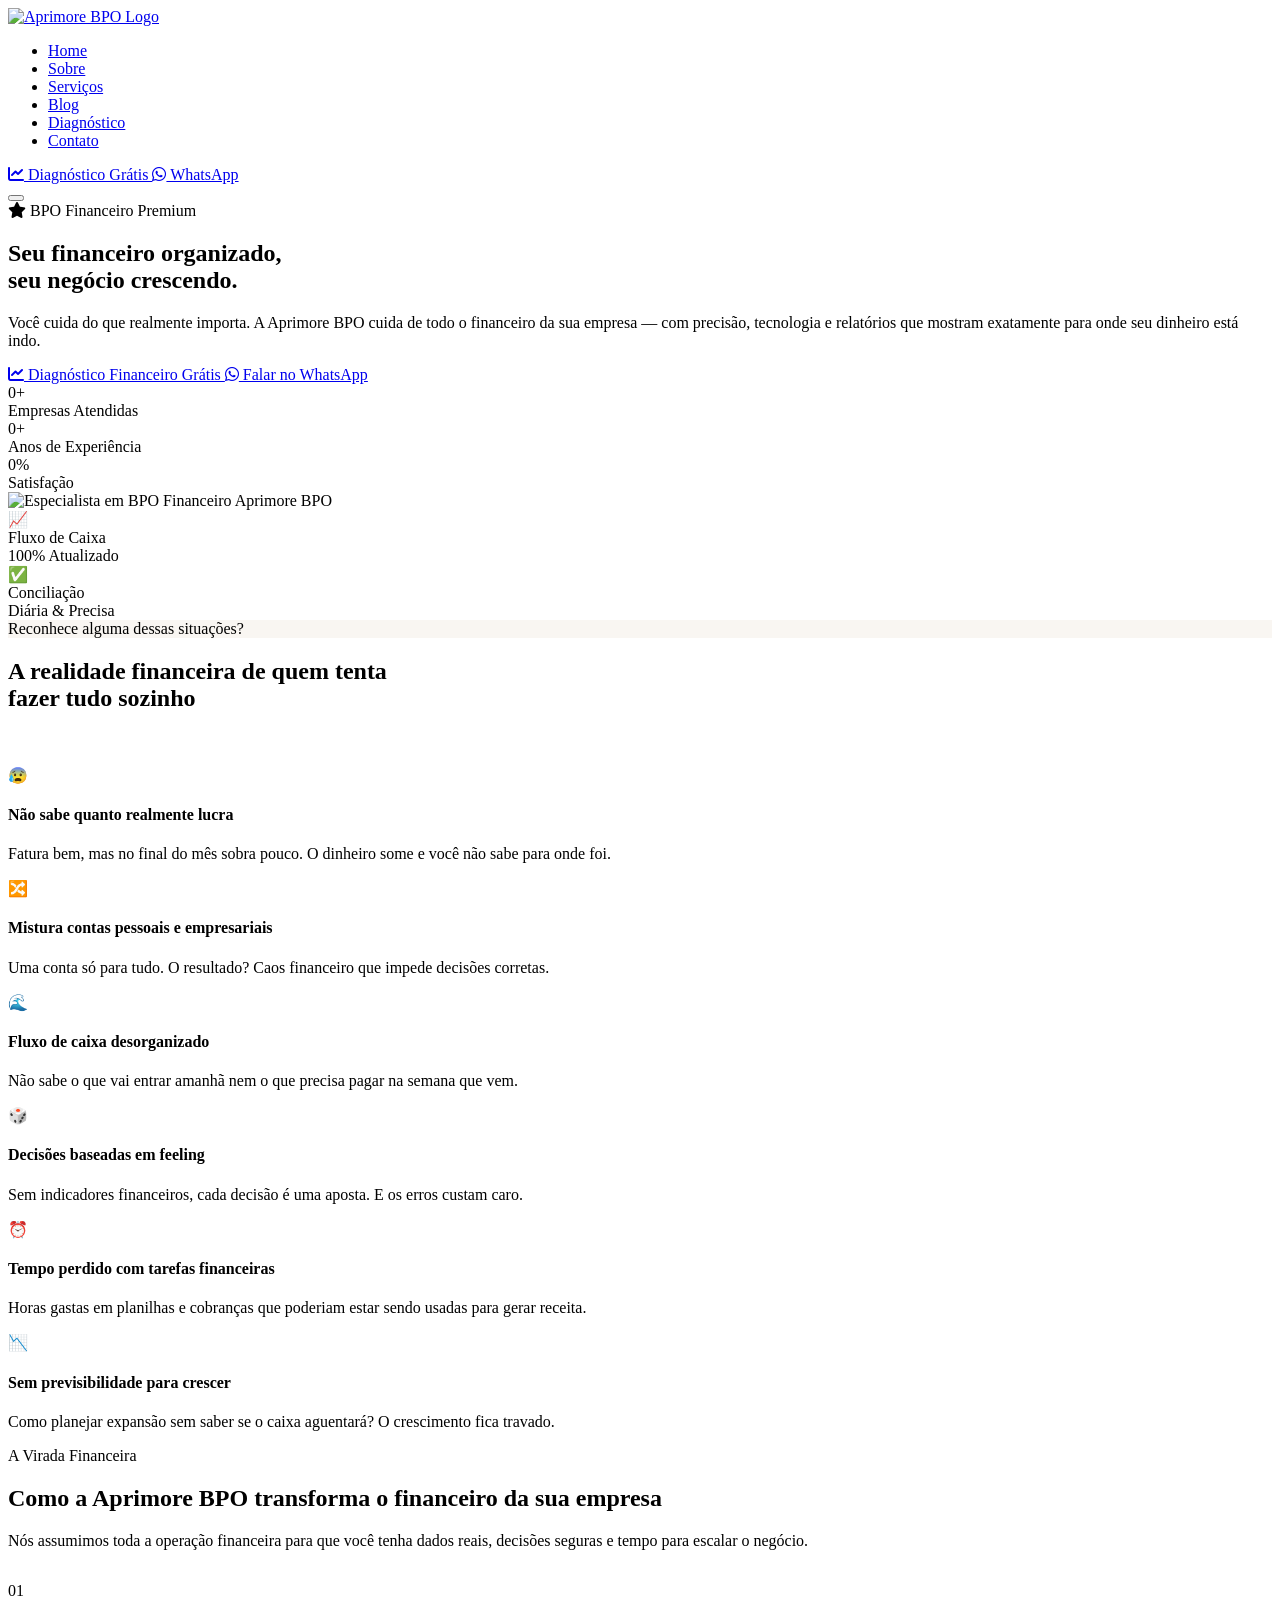
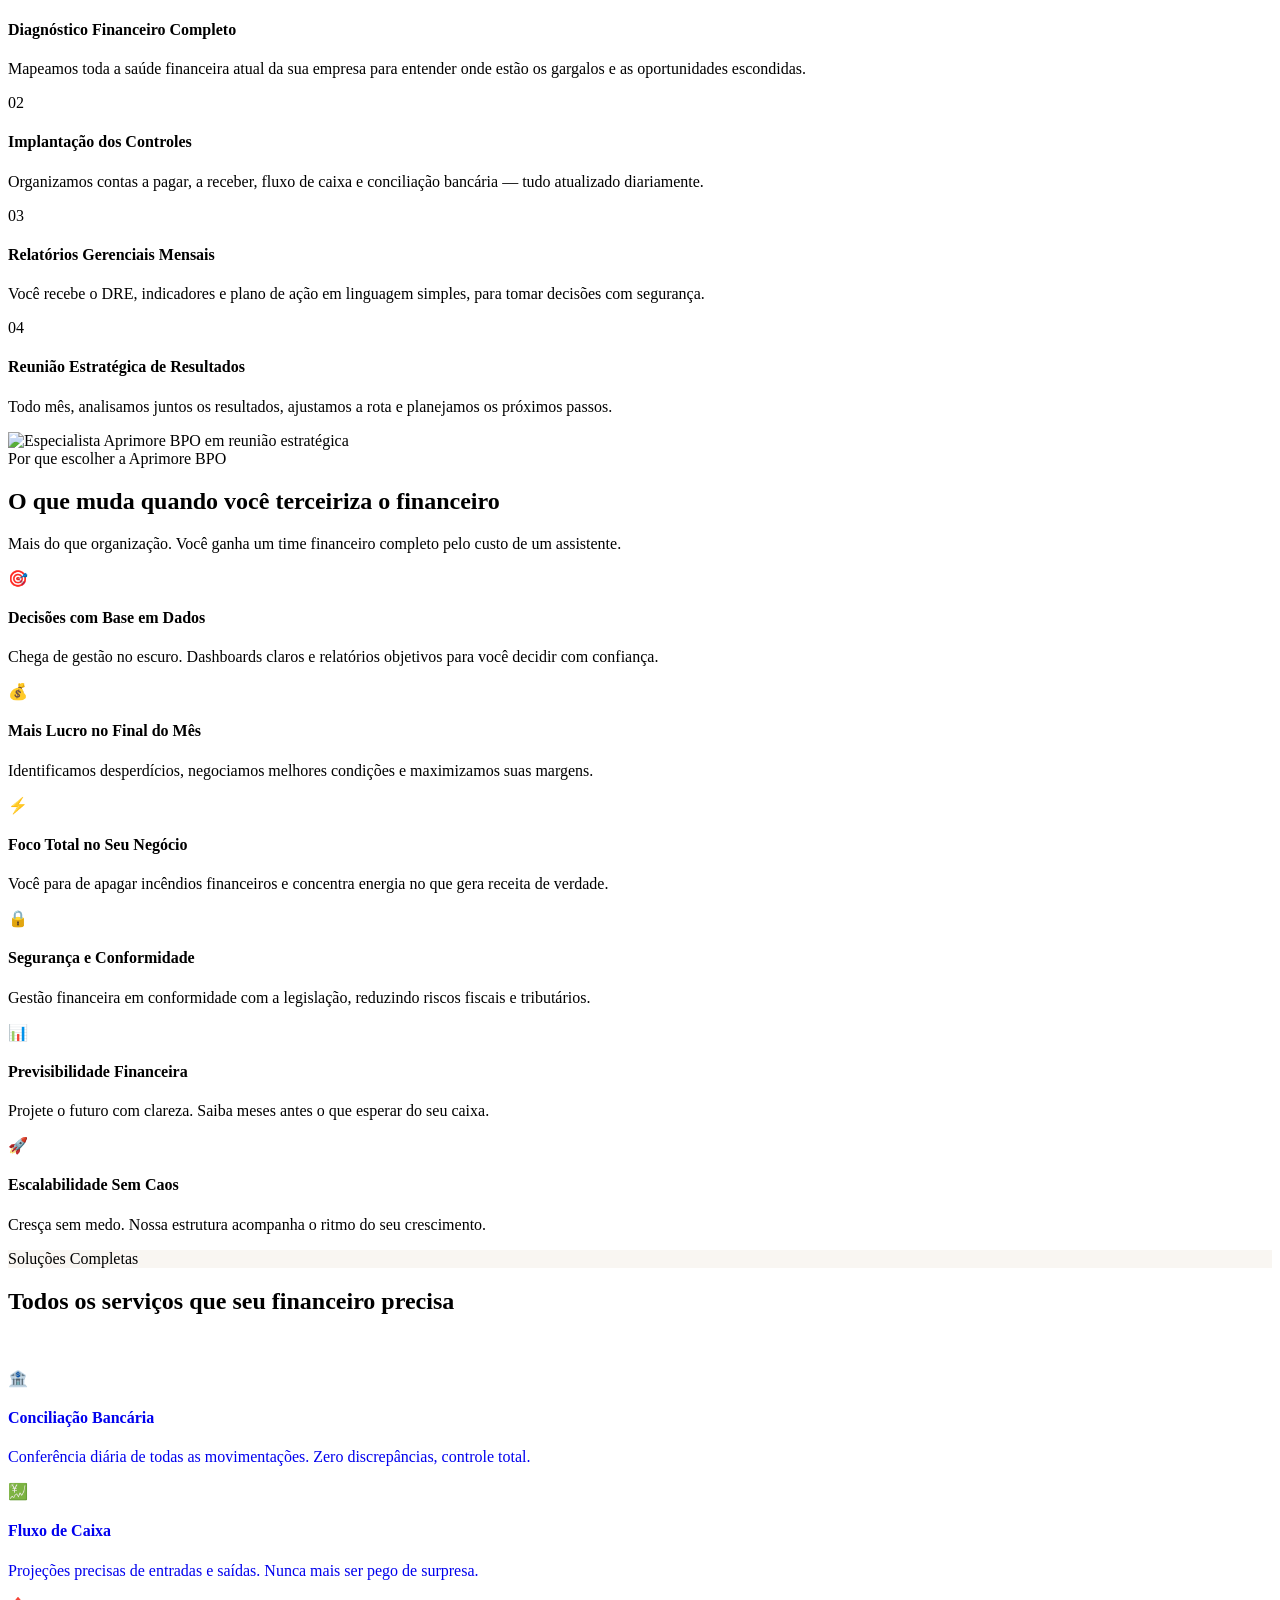
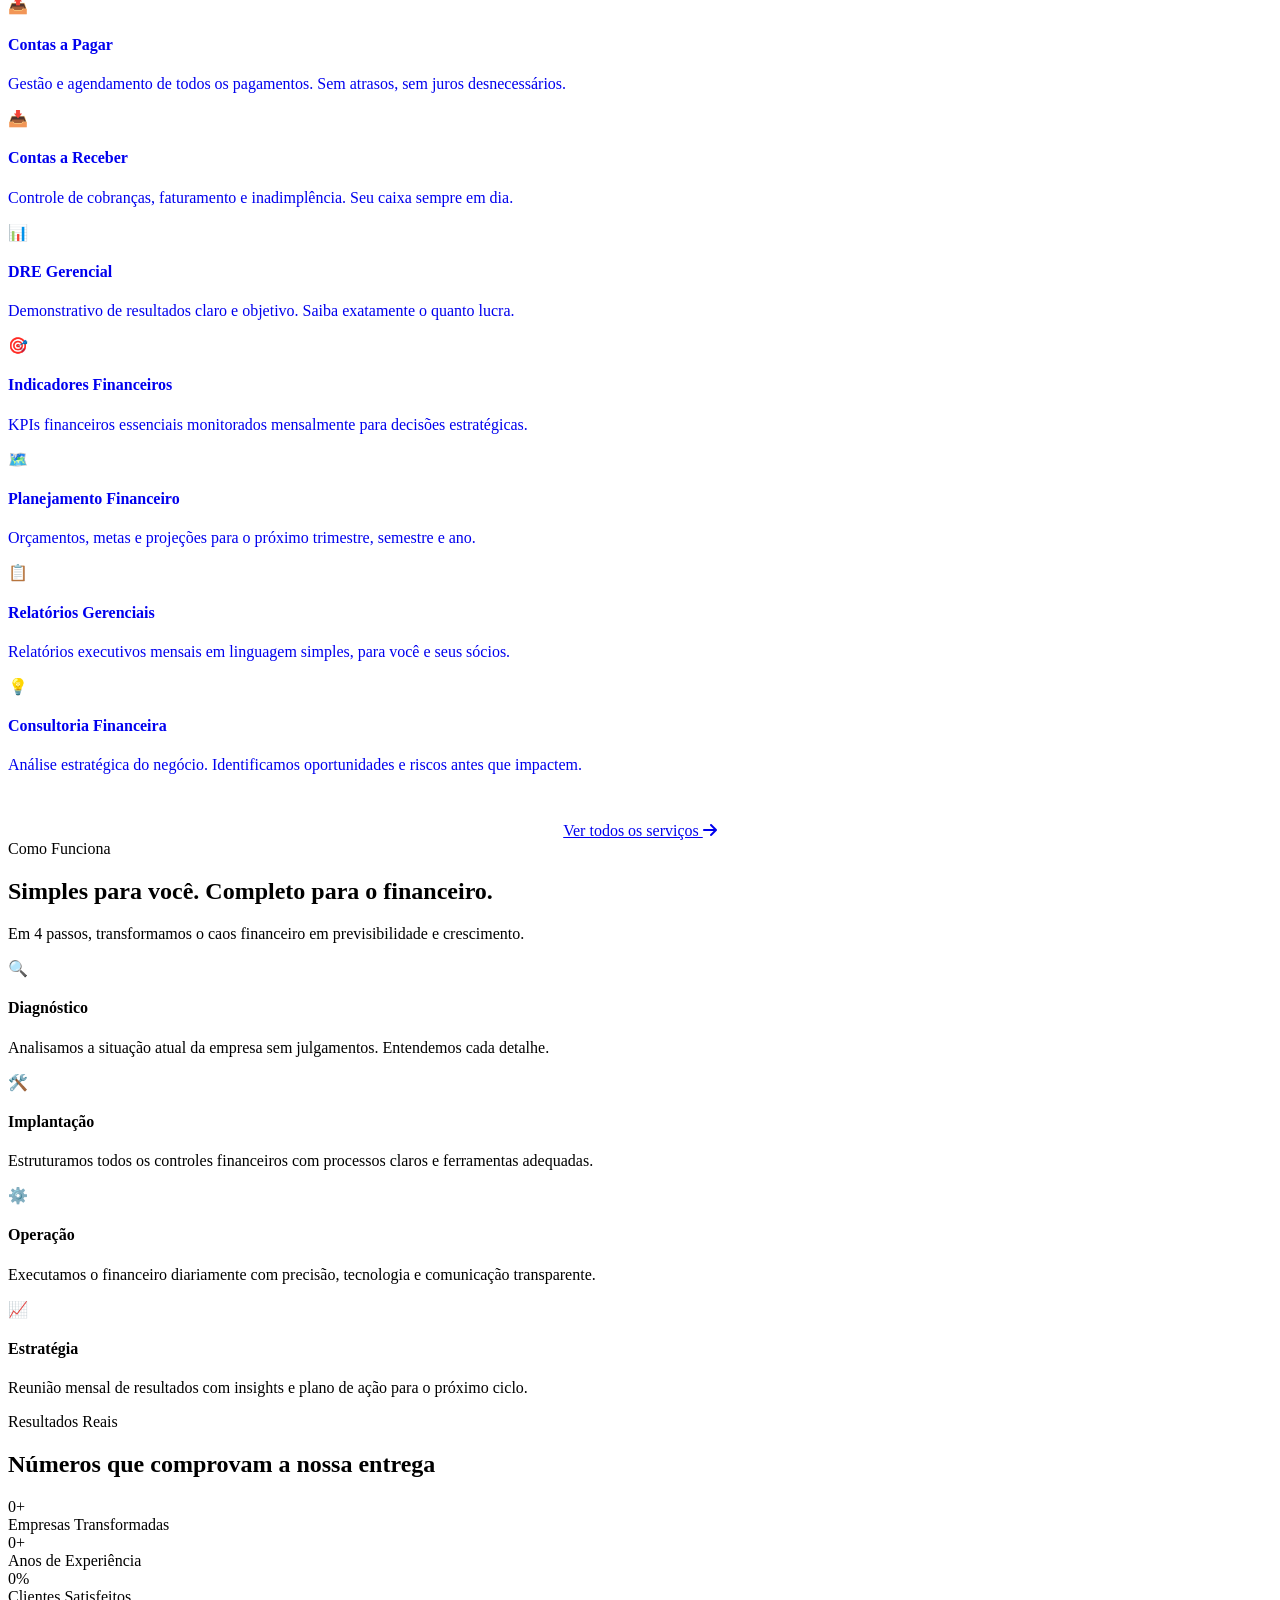
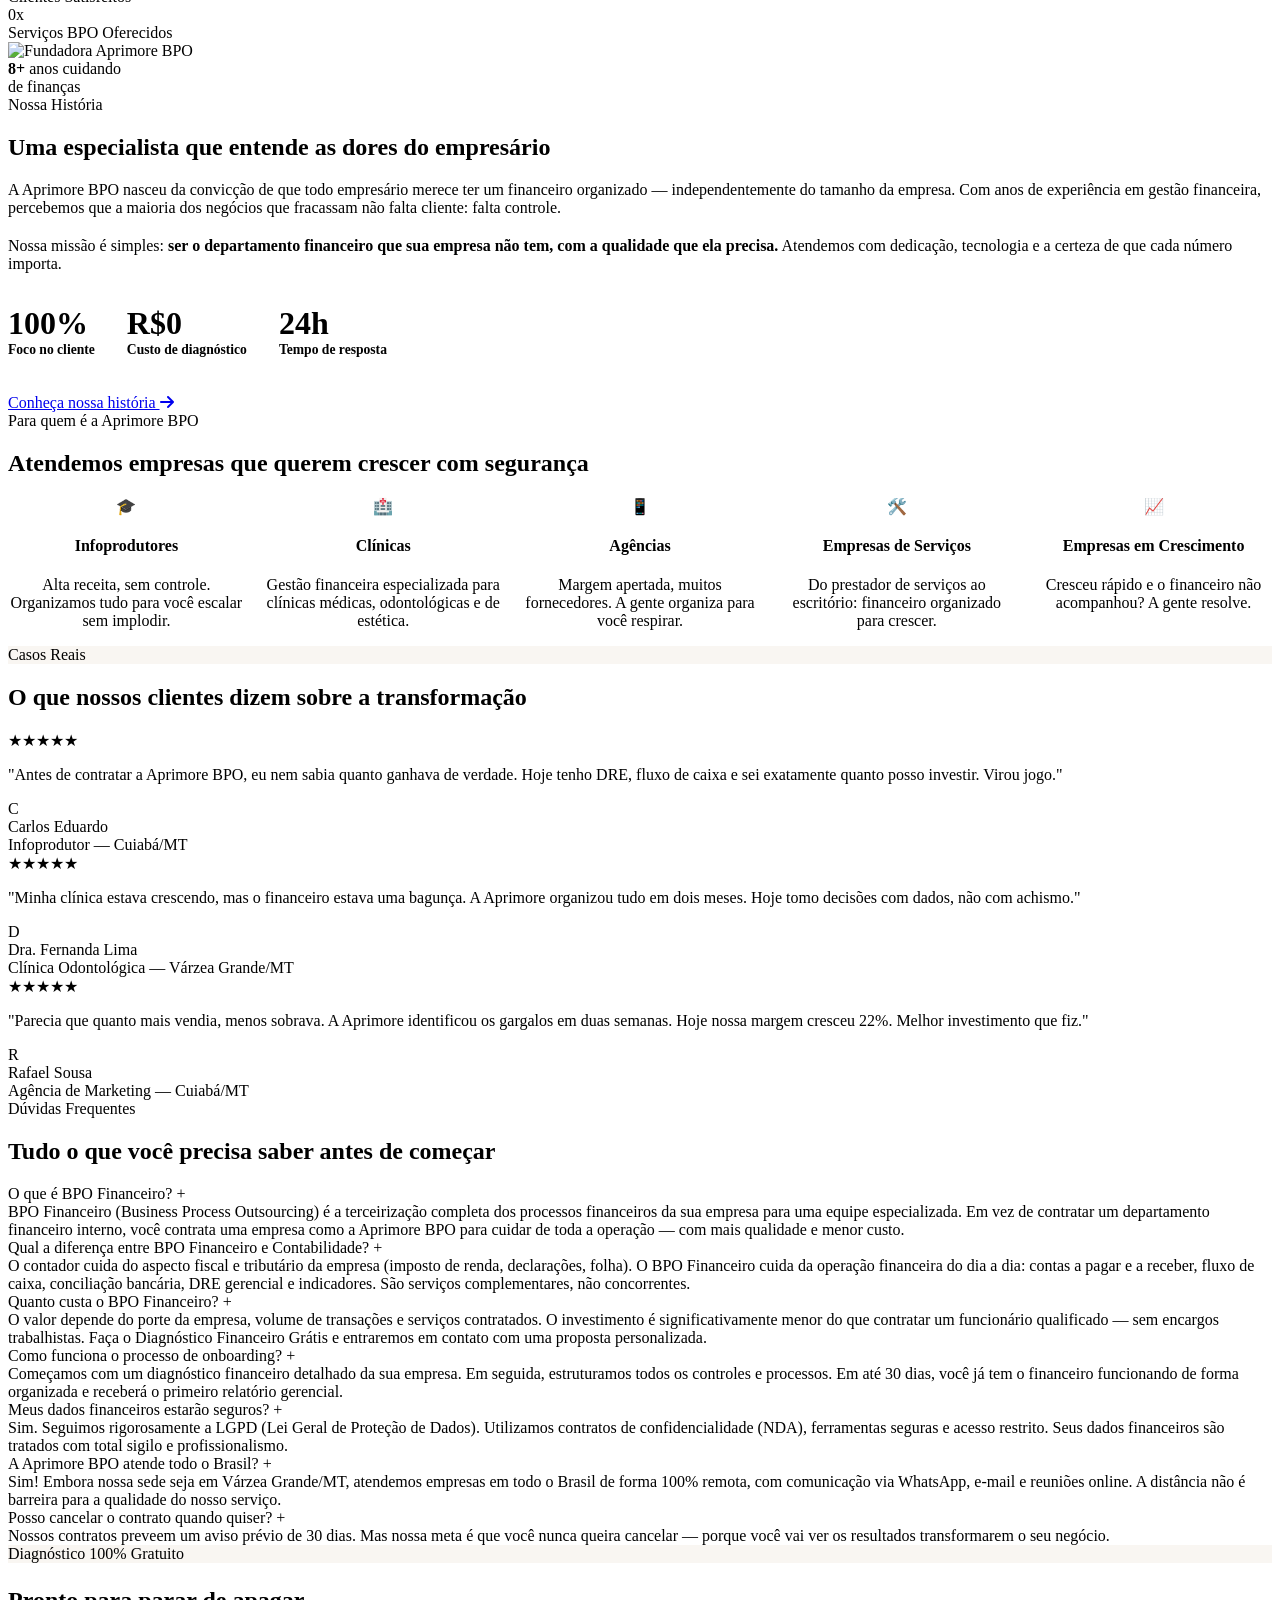
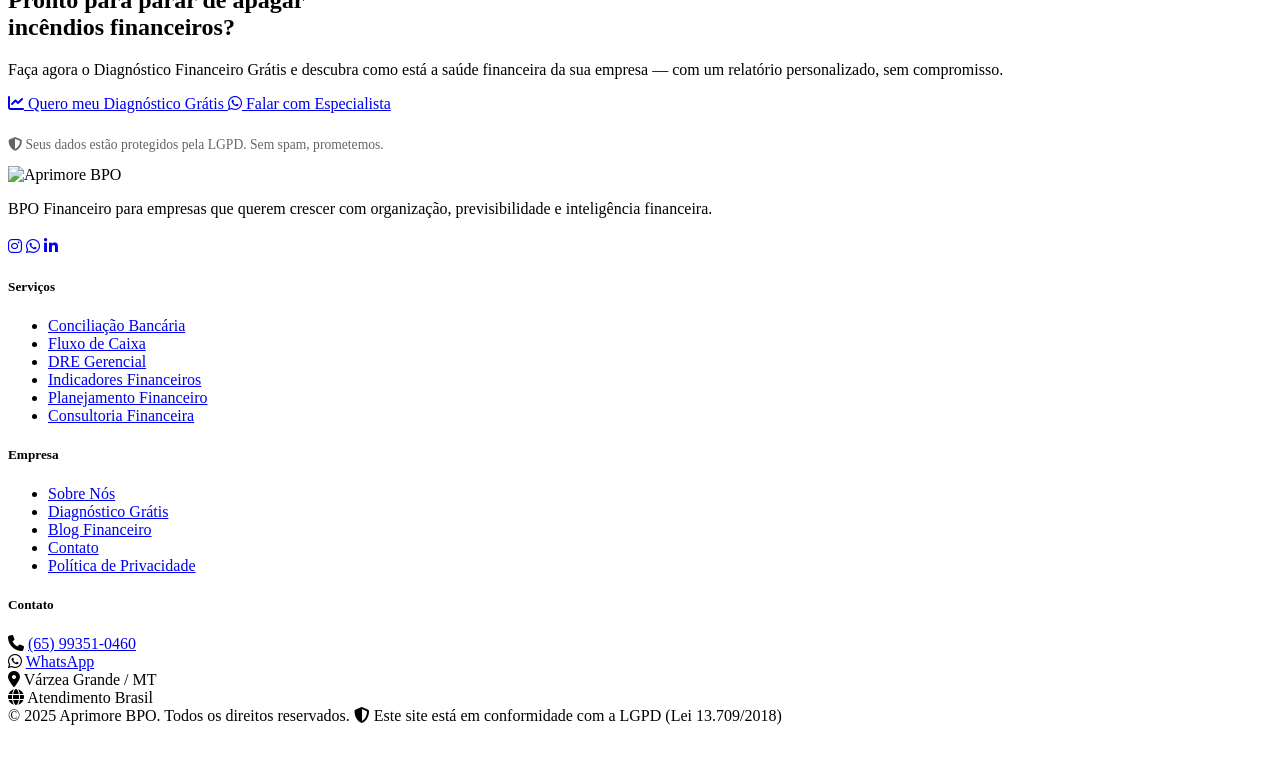
==== index.html @ f01ceed4 "Add files via upload" ====
<!DOCTYPE html>
<html lang="pt-BR">
<head>
  <meta charset="UTF-8">
  <meta name="viewport" content="width=device-width, initial-scale=1.0">
  <title>Aprimore BPO | Gestão Financeira Inteligente para Empresas</title>
  <meta name="description" content="Terceirize a gestão financeira da sua empresa com a Aprimore BPO. Fluxo de caixa, DRE, conciliação bancária e relatórios gerenciais. Várzea Grande/MT. Fale agora!">
  <meta name="keywords" content="BPO financeiro, gestão financeira terceirizada, fluxo de caixa, DRE gerencial, conciliação bancária, Várzea Grande, Mato Grosso">
  <meta name="author" content="Aprimore BPO">
  <meta name="robots" content="index, follow">
  <link rel="canonical" href="https://www.aprimorebpo.com.br/">

  <!-- Open Graph -->
  <meta property="og:title"       content="Aprimore BPO | Gestão Financeira que Impulsiona o seu Negócio">
  <meta property="og:description" content="Terceirize o financeiro e tome decisões com dados reais. Atendemos infoprodutores, clínicas, agências e empresas de serviços.">
  <meta property="og:type"        content="website">
  <meta property="og:url"         content="https://www.aprimorebpo.com.br/">
  <meta property="og:locale"      content="pt_BR">

  <!-- Twitter Cards -->
  <meta name="twitter:card"        content="summary_large_image">
  <meta name="twitter:title"       content="Aprimore BPO | Gestão Financeira Inteligente">
  <meta name="twitter:description" content="Terceirize o financeiro da sua empresa e passe a crescer com previsibilidade.">

  <!-- Schema.org -->
  <script type="application/ld+json">
  {
    "@context": "https://schema.org",
    "@type": "LocalBusiness",
    "name": "Aprimore BPO",
    "description": "BPO Financeiro — Terceirização completa da gestão financeira para pequenas e médias empresas.",
    "url": "https://www.aprimorebpo.com.br",
    "telephone": "+55-65-99351-0460",
    "address": {
      "@type": "PostalAddress",
      "addressLocality": "Várzea Grande",
      "addressRegion": "MT",
      "addressCountry": "BR"
    },
    "openingHours": "Mo-Fr 08:00-18:00",
    "priceRange": "$$"
  }
  </script>

  <!-- Fonts -->
  <link rel="preconnect" href="https://fonts.googleapis.com">
  <link rel="preconnect" href="https://fonts.gstatic.com" crossorigin>
  <link href="https://fonts.googleapis.com/css2?family=Lato:wght@400;700;900&display=swap" rel="stylesheet">

  <!-- Icons -->
  <link rel="stylesheet" href="https://cdnjs.cloudflare.com/ajax/libs/font-awesome/6.5.1/css/all.min.css">

  <!-- CSS -->
  <link rel="stylesheet" href="css/style.css">
</head>
<body>

<!-- ========== NAVBAR ========== -->
<nav class="navbar" role="navigation" aria-label="Navegação principal">
  <div class="container">
    <div class="nav-inner">
      <a href="index.html" class="nav-logo" aria-label="Aprimore BPO - Página Inicial">
        <img src="images/logo.png" alt="Aprimore BPO Logo" width="180" height="44">
      </a>
      <ul class="nav-links" role="list">
        <li><a href="index.html" class="active">Home</a></li>
        <li><a href="pages/sobre.html">Sobre</a></li>
        <li><a href="pages/servicos.html">Serviços</a></li>
        <li><a href="pages/blog.html">Blog</a></li>
        <li><a href="pages/diagnostico.html">Diagnóstico</a></li>
        <li><a href="pages/contato.html">Contato</a></li>
      </ul>
      <div class="nav-cta">
        <a href="pages/diagnostico.html" class="btn btn-primary btn-sm">
          <i class="fas fa-chart-line"></i> Diagnóstico Grátis
        </a>
        <a href="https://wa.me/5565993510460?text=Olá!%20Quero%20saber%20mais%20sobre%20o%20BPO%20Financeiro." target="_blank" rel="noopener" class="btn btn-verde btn-sm">
          <i class="fab fa-whatsapp"></i> WhatsApp
        </a>
      </div>
      <button class="nav-hamburger" aria-label="Abrir menu" aria-expanded="false">
        <span></span><span></span><span></span>
      </button>
    </div>
  </div>
</nav>

<!-- ========== HERO ========== -->
<section class="hero" aria-label="Seção principal">
  <div class="container">
    <div class="hero-grid">
      <div class="hero-content">
        <div class="hero-badge">
          <i class="fas fa-star"></i> BPO Financeiro Premium
        </div>
        <h1>Seu financeiro <span>organizado</span>,<br>seu negócio crescendo.</h1>
        <p class="hero-sub">
          Você cuida do que realmente importa. A Aprimore BPO cuida de todo o financeiro da sua empresa — com precisão, tecnologia e relatórios que mostram exatamente para onde seu dinheiro está indo.
        </p>
        <div class="hero-actions">
          <a href="pages/diagnostico.html" class="btn btn-primary btn-lg">
            <i class="fas fa-chart-line"></i> Diagnóstico Financeiro Grátis
          </a>
          <a href="https://wa.me/5565993510460?text=Olá!%20Quero%20saber%20mais%20sobre%20o%20BPO%20Financeiro." target="_blank" rel="noopener" class="btn btn-outline btn-lg">
            <i class="fab fa-whatsapp"></i> Falar no WhatsApp
          </a>
        </div>
        <div class="hero-stats">
          <div>
            <div class="hero-stat-num"><span data-target="150">0</span>+</div>
            <div class="hero-stat-label">Empresas Atendidas</div>
          </div>
          <div>
            <div class="hero-stat-num"><span data-target="8">0</span>+</div>
            <div class="hero-stat-label">Anos de Experiência</div>
          </div>
          <div>
            <div class="hero-stat-num"><span data-target="98">0</span>%</div>
            <div class="hero-stat-label">Satisfação</div>
          </div>
        </div>
      </div>
      <div class="hero-image">
        <img src="images/foto3.jpg" alt="Especialista em BPO Financeiro Aprimore BPO" loading="eager">
        <div class="hero-floating-card card-1">
          <div class="hero-fc-icon">📈</div>
          <div>
            <div class="hero-fc-label">Fluxo de Caixa</div>
            <div class="hero-fc-value">100% Atualizado</div>
          </div>
        </div>
        <div class="hero-floating-card card-2">
          <div class="hero-fc-icon">✅</div>
          <div>
            <div class="hero-fc-label">Conciliação</div>
            <div class="hero-fc-value">Diária &amp; Precisa</div>
          </div>
        </div>
      </div>
    </div>
  </div>
</section>

<!-- ========== DORES / PROBLEMAS ========== -->
<section class="problems-section" id="problemas" aria-labelledby="problems-title">
  <div class="container">
    <div class="section-header">
      <div class="badge" style="background:rgba(196,166,125,0.1);border-color:rgba(196,166,125,0.3);color:var(--dourado);">
        <span class="badge-dot" style="background:var(--dourado)"></span> Reconhece alguma dessas situações?
      </div>
      <h2 id="problems-title" class="text-branco">A realidade financeira de quem tenta<br><span style="color:var(--dourado)">fazer tudo sozinho</span></h2>
      <p style="color:rgba(255,255,255,0.7)">Esses problemas estão sabotando o crescimento da sua empresa agora mesmo.</p>
    </div>
    <div class="problems-grid">
      <div class="problem-card animate-in">
        <span class="problem-icon">😰</span>
        <h4>Não sabe quanto realmente lucra</h4>
        <p>Fatura bem, mas no final do mês sobra pouco. O dinheiro some e você não sabe para onde foi.</p>
      </div>
      <div class="problem-card animate-in">
        <span class="problem-icon">🔀</span>
        <h4>Mistura contas pessoais e empresariais</h4>
        <p>Uma conta só para tudo. O resultado? Caos financeiro que impede decisões corretas.</p>
      </div>
      <div class="problem-card animate-in">
        <span class="problem-icon">🌊</span>
        <h4>Fluxo de caixa desorganizado</h4>
        <p>Não sabe o que vai entrar amanhã nem o que precisa pagar na semana que vem.</p>
      </div>
      <div class="problem-card animate-in">
        <span class="problem-icon">🎲</span>
        <h4>Decisões baseadas em feeling</h4>
        <p>Sem indicadores financeiros, cada decisão é uma aposta. E os erros custam caro.</p>
      </div>
      <div class="problem-card animate-in">
        <span class="problem-icon">⏰</span>
        <h4>Tempo perdido com tarefas financeiras</h4>
        <p>Horas gastas em planilhas e cobranças que poderiam estar sendo usadas para gerar receita.</p>
      </div>
      <div class="problem-card animate-in">
        <span class="problem-icon">📉</span>
        <h4>Sem previsibilidade para crescer</h4>
        <p>Como planejar expansão sem saber se o caixa aguentará? O crescimento fica travado.</p>
      </div>
    </div>
  </div>
</section>

<!-- ========== SOLUÇÃO ========== -->
<section class="solution-section section" id="solucao">
  <div class="container">
    <div class="solution-grid">
      <div>
        <div class="badge">
          <span class="badge-dot"></span> A Virada Financeira
        </div>
        <h2 class="text-verde">Como a Aprimore BPO transforma o financeiro da sua empresa</h2>
        <p style="margin-bottom:32px">Nós assumimos toda a operação financeira para que você tenha dados reais, decisões seguras e tempo para escalar o negócio.</p>
        <div class="solution-list">
          <div class="solution-item animate-in">
            <div class="solution-num">01</div>
            <div class="solution-text">
              <h4>Diagnóstico Financeiro Completo</h4>
              <p>Mapeamos toda a saúde financeira atual da sua empresa para entender onde estão os gargalos e as oportunidades escondidas.</p>
            </div>
          </div>
          <div class="solution-item animate-in">
            <div class="solution-num">02</div>
            <div class="solution-text">
              <h4>Implantação dos Controles</h4>
              <p>Organizamos contas a pagar, a receber, fluxo de caixa e conciliação bancária — tudo atualizado diariamente.</p>
            </div>
          </div>
          <div class="solution-item animate-in">
            <div class="solution-num">03</div>
            <div class="solution-text">
              <h4>Relatórios Gerenciais Mensais</h4>
              <p>Você recebe o DRE, indicadores e plano de ação em linguagem simples, para tomar decisões com segurança.</p>
            </div>
          </div>
          <div class="solution-item animate-in">
            <div class="solution-num">04</div>
            <div class="solution-text">
              <h4>Reunião Estratégica de Resultados</h4>
              <p>Todo mês, analisamos juntos os resultados, ajustamos a rota e planejamos os próximos passos.</p>
            </div>
          </div>
        </div>
      </div>
      <div class="solution-img animate-in">
        <img src="images/foto1.jpg" alt="Especialista Aprimore BPO em reunião estratégica" loading="lazy">
      </div>
    </div>
  </div>
</section>

<!-- ========== BENEFÍCIOS ========== -->
<section class="section" id="beneficios" style="background:var(--branco)">
  <div class="container">
    <div class="section-header animate-in">
      <div class="badge"><span class="badge-dot"></span> Por que escolher a Aprimore BPO</div>
      <h2 class="text-verde">O que muda quando você terceiriza o financeiro</h2>
      <p>Mais do que organização. Você ganha um time financeiro completo pelo custo de um assistente.</p>
    </div>
    <div class="benefits-grid">
      <div class="benefit-card animate-in">
        <span class="benefit-icon">🎯</span>
        <h4>Decisões com Base em Dados</h4>
        <p>Chega de gestão no escuro. Dashboards claros e relatórios objetivos para você decidir com confiança.</p>
      </div>
      <div class="benefit-card animate-in">
        <span class="benefit-icon">💰</span>
        <h4>Mais Lucro no Final do Mês</h4>
        <p>Identificamos desperdícios, negociamos melhores condições e maximizamos suas margens.</p>
      </div>
      <div class="benefit-card animate-in">
        <span class="benefit-icon">⚡</span>
        <h4>Foco Total no Seu Negócio</h4>
        <p>Você para de apagar incêndios financeiros e concentra energia no que gera receita de verdade.</p>
      </div>
      <div class="benefit-card animate-in">
        <span class="benefit-icon">🔒</span>
        <h4>Segurança e Conformidade</h4>
        <p>Gestão financeira em conformidade com a legislação, reduzindo riscos fiscais e tributários.</p>
      </div>
      <div class="benefit-card animate-in">
        <span class="benefit-icon">📊</span>
        <h4>Previsibilidade Financeira</h4>
        <p>Projete o futuro com clareza. Saiba meses antes o que esperar do seu caixa.</p>
      </div>
      <div class="benefit-card animate-in">
        <span class="benefit-icon">🚀</span>
        <h4>Escalabilidade Sem Caos</h4>
        <p>Cresça sem medo. Nossa estrutura acompanha o ritmo do seu crescimento.</p>
      </div>
    </div>
  </div>
</section>

<!-- ========== SERVIÇOS ========== -->
<section class="services-section section" id="servicos" aria-labelledby="services-title">
  <div class="container">
    <div class="section-header">
      <div class="badge" style="background:rgba(196,166,125,0.1);border-color:rgba(196,166,125,0.3);color:var(--dourado);">
        <span class="badge-dot" style="background:var(--dourado)"></span> Soluções Completas
      </div>
      <h2 id="services-title" class="text-branco">Todos os serviços que <span style="color:var(--dourado)">seu financeiro precisa</span></h2>
      <p style="color:rgba(255,255,255,0.7)">Do operacional ao estratégico. Tudo em um único parceiro.</p>
    </div>
    <div class="services-grid">
      <a href="pages/servicos.html#conciliacao" class="service-card animate-in" style="text-decoration:none">
        <span class="service-icon">🏦</span>
        <h4>Conciliação Bancária</h4>
        <p>Conferência diária de todas as movimentações. Zero discrepâncias, controle total.</p>
      </a>
      <a href="pages/servicos.html#fluxo" class="service-card animate-in" style="text-decoration:none">
        <span class="service-icon">💹</span>
        <h4>Fluxo de Caixa</h4>
        <p>Projeções precisas de entradas e saídas. Nunca mais ser pego de surpresa.</p>
      </a>
      <a href="pages/servicos.html#pagar" class="service-card animate-in" style="text-decoration:none">
        <span class="service-icon">📤</span>
        <h4>Contas a Pagar</h4>
        <p>Gestão e agendamento de todos os pagamentos. Sem atrasos, sem juros desnecessários.</p>
      </a>
      <a href="pages/servicos.html#receber" class="service-card animate-in" style="text-decoration:none">
        <span class="service-icon">📥</span>
        <h4>Contas a Receber</h4>
        <p>Controle de cobranças, faturamento e inadimplência. Seu caixa sempre em dia.</p>
      </a>
      <a href="pages/servicos.html#dre" class="service-card animate-in" style="text-decoration:none">
        <span class="service-icon">📊</span>
        <h4>DRE Gerencial</h4>
        <p>Demonstrativo de resultados claro e objetivo. Saiba exatamente o quanto lucra.</p>
      </a>
      <a href="pages/servicos.html#indicadores" class="service-card animate-in" style="text-decoration:none">
        <span class="service-icon">🎯</span>
        <h4>Indicadores Financeiros</h4>
        <p>KPIs financeiros essenciais monitorados mensalmente para decisões estratégicas.</p>
      </a>
      <a href="pages/servicos.html#planejamento" class="service-card animate-in" style="text-decoration:none">
        <span class="service-icon">🗺️</span>
        <h4>Planejamento Financeiro</h4>
        <p>Orçamentos, metas e projeções para o próximo trimestre, semestre e ano.</p>
      </a>
      <a href="pages/servicos.html#relatorios" class="service-card animate-in" style="text-decoration:none">
        <span class="service-icon">📋</span>
        <h4>Relatórios Gerenciais</h4>
        <p>Relatórios executivos mensais em linguagem simples, para você e seus sócios.</p>
      </a>
      <a href="pages/servicos.html#consultoria" class="service-card animate-in" style="text-decoration:none">
        <span class="service-icon">💡</span>
        <h4>Consultoria Financeira</h4>
        <p>Análise estratégica do negócio. Identificamos oportunidades e riscos antes que impactem.</p>
      </a>
    </div>
    <div style="text-align:center;margin-top:48px">
      <a href="pages/servicos.html" class="btn btn-primary btn-lg">
        Ver todos os serviços <i class="fas fa-arrow-right"></i>
      </a>
    </div>
  </div>
</section>

<!-- ========== PROCESSO ========== -->
<section class="process-section section" id="processo">
  <div class="container">
    <div class="section-header animate-in">
      <div class="badge"><span class="badge-dot"></span> Como Funciona</div>
      <h2 class="text-verde">Simples para você. Completo para o financeiro.</h2>
      <p>Em 4 passos, transformamos o caos financeiro em previsibilidade e crescimento.</p>
    </div>
    <div class="process-steps">
      <div class="process-step animate-in">
        <div class="process-circle">🔍</div>
        <h4>Diagnóstico</h4>
        <p>Analisamos a situação atual da empresa sem julgamentos. Entendemos cada detalhe.</p>
      </div>
      <div class="process-step animate-in">
        <div class="process-circle">🛠️</div>
        <h4>Implantação</h4>
        <p>Estruturamos todos os controles financeiros com processos claros e ferramentas adequadas.</p>
      </div>
      <div class="process-step animate-in">
        <div class="process-circle">⚙️</div>
        <h4>Operação</h4>
        <p>Executamos o financeiro diariamente com precisão, tecnologia e comunicação transparente.</p>
      </div>
      <div class="process-step animate-in">
        <div class="process-circle">📈</div>
        <h4>Estratégia</h4>
        <p>Reunião mensal de resultados com insights e plano de ação para o próximo ciclo.</p>
      </div>
    </div>
  </div>
</section>

<!-- ========== INDICADORES ========== -->
<section class="indicators-section section" id="numeros">
  <div class="container">
    <div class="section-header animate-in">
      <div class="badge"><span class="badge-dot"></span> Resultados Reais</div>
      <h2 class="text-verde">Números que comprovam a nossa entrega</h2>
    </div>
    <div class="indicators-grid">
      <div class="indicator-card animate-in">
        <div class="indicator-num"><span data-target="150">0</span><span>+</span></div>
        <div class="indicator-label">Empresas Transformadas</div>
      </div>
      <div class="indicator-card animate-in">
        <div class="indicator-num"><span data-target="8">0</span><span>+</span></div>
        <div class="indicator-label">Anos de Experiência</div>
      </div>
      <div class="indicator-card animate-in">
        <div class="indicator-num"><span data-target="98">0</span><span>%</span></div>
        <div class="indicator-label">Clientes Satisfeitos</div>
      </div>
      <div class="indicator-card animate-in">
        <div class="indicator-num"><span data-target="12">0</span><span>x</span></div>
        <div class="indicator-label">Serviços BPO Oferecidos</div>
      </div>
    </div>
  </div>
</section>

<!-- ========== SOBRE / ABOUT ========== -->
<section class="about-section section" id="sobre">
  <div class="container">
    <div class="about-grid">
      <div class="about-img animate-in">
        <img src="images/foto2.jpg" alt="Fundadora Aprimore BPO" loading="lazy">
        <div class="about-img-badge">
          <strong>8+</strong>
          <span>anos cuidando<br>de finanças</span>
        </div>
      </div>
      <div class="animate-in">
        <div class="badge"><span class="badge-dot"></span> Nossa História</div>
        <h2 class="text-verde">Uma especialista que entende as dores do empresário</h2>
        <p style="margin-bottom:20px">A Aprimore BPO nasceu da convicção de que todo empresário merece ter um financeiro organizado — independentemente do tamanho da empresa. Com anos de experiência em gestão financeira, percebemos que a maioria dos negócios que fracassam não falta cliente: falta controle.</p>
        <p style="margin-bottom:32px">Nossa missão é simples: <strong style="color:var(--verde)">ser o departamento financeiro que sua empresa não tem, com a qualidade que ela precisa.</strong> Atendemos com dedicação, tecnologia e a certeza de que cada número importa.</p>
        <div style="display:flex;gap:32px;margin-bottom:36px;flex-wrap:wrap">
          <div>
            <div style="font-size:2rem;font-weight:900;color:var(--verde)">100%</div>
            <div style="font-size:0.85rem;color:var(--cinza-text);font-weight:700">Foco no cliente</div>
          </div>
          <div>
            <div style="font-size:2rem;font-weight:900;color:var(--verde)">R$0</div>
            <div style="font-size:0.85rem;color:var(--cinza-text);font-weight:700">Custo de diagnóstico</div>
          </div>
          <div>
            <div style="font-size:2rem;font-weight:900;color:var(--verde)">24h</div>
            <div style="font-size:0.85rem;color:var(--cinza-text);font-weight:700">Tempo de resposta</div>
          </div>
        </div>
        <a href="pages/sobre.html" class="btn btn-verde">
          Conheça nossa história <i class="fas fa-arrow-right"></i>
        </a>
      </div>
    </div>
  </div>
</section>

<!-- ========== SEGMENTOS ========== -->
<section class="section" style="background:var(--branco)" id="segmentos">
  <div class="container">
    <div class="section-header animate-in">
      <div class="badge"><span class="badge-dot"></span> Para quem é a Aprimore BPO</div>
      <h2 class="text-verde">Atendemos empresas que <span style="color:var(--dourado)">querem crescer com segurança</span></h2>
    </div>
    <div style="display:grid;grid-template-columns:repeat(auto-fit,minmax(200px,1fr));gap:20px">
      <div class="benefit-card animate-in" style="text-align:center">
        <span class="benefit-icon">🎓</span>
        <h4>Infoprodutores</h4>
        <p>Alta receita, sem controle. Organizamos tudo para você escalar sem implodir.</p>
      </div>
      <div class="benefit-card animate-in" style="text-align:center">
        <span class="benefit-icon">🏥</span>
        <h4>Clínicas</h4>
        <p>Gestão financeira especializada para clínicas médicas, odontológicas e de estética.</p>
      </div>
      <div class="benefit-card animate-in" style="text-align:center">
        <span class="benefit-icon">📱</span>
        <h4>Agências</h4>
        <p>Margem apertada, muitos fornecedores. A gente organiza para você respirar.</p>
      </div>
      <div class="benefit-card animate-in" style="text-align:center">
        <span class="benefit-icon">🛠️</span>
        <h4>Empresas de Serviços</h4>
        <p>Do prestador de serviços ao escritório: financeiro organizado para crescer.</p>
      </div>
      <div class="benefit-card animate-in" style="text-align:center">
        <span class="benefit-icon">📈</span>
        <h4>Empresas em Crescimento</h4>
        <p>Cresceu rápido e o financeiro não acompanhou? A gente resolve.</p>
      </div>
    </div>
  </div>
</section>

<!-- ========== DEPOIMENTOS ========== -->
<section class="testimonials-section section" id="depoimentos">
  <div class="container">
    <div class="section-header">
      <div class="badge" style="background:rgba(196,166,125,0.1);border-color:rgba(196,166,125,0.3);color:var(--dourado);">
        <span class="badge-dot" style="background:var(--dourado)"></span> Casos Reais
      </div>
      <h2 class="text-branco">O que nossos clientes <span style="color:var(--dourado)">dizem sobre a transformação</span></h2>
    </div>
    <div class="testimonials-grid">
      <div class="testimonial-card animate-in">
        <div class="testimonial-stars">★★★★★</div>
        <p class="testimonial-text">"Antes de contratar a Aprimore BPO, eu nem sabia quanto ganhava de verdade. Hoje tenho DRE, fluxo de caixa e sei exatamente quanto posso investir. Virou jogo."</p>
        <div class="testimonial-author">
          <div class="testimonial-avatar">C</div>
          <div>
            <div class="testimonial-name">Carlos Eduardo</div>
            <div class="testimonial-role">Infoprodutor — Cuiabá/MT</div>
          </div>
        </div>
      </div>
      <div class="testimonial-card animate-in">
        <div class="testimonial-stars">★★★★★</div>
        <p class="testimonial-text">"Minha clínica estava crescendo, mas o financeiro estava uma bagunça. A Aprimore organizou tudo em dois meses. Hoje tomo decisões com dados, não com achismo."</p>
        <div class="testimonial-author">
          <div class="testimonial-avatar">D</div>
          <div>
            <div class="testimonial-name">Dra. Fernanda Lima</div>
            <div class="testimonial-role">Clínica Odontológica — Várzea Grande/MT</div>
          </div>
        </div>
      </div>
      <div class="testimonial-card animate-in">
        <div class="testimonial-stars">★★★★★</div>
        <p class="testimonial-text">"Parecia que quanto mais vendia, menos sobrava. A Aprimore identificou os gargalos em duas semanas. Hoje nossa margem cresceu 22%. Melhor investimento que fiz."</p>
        <div class="testimonial-author">
          <div class="testimonial-avatar">R</div>
          <div>
            <div class="testimonial-name">Rafael Sousa</div>
            <div class="testimonial-role">Agência de Marketing — Cuiabá/MT</div>
          </div>
        </div>
      </div>
    </div>
  </div>
</section>

<!-- ========== FAQ ========== -->
<section class="faq-section section" id="faq" aria-labelledby="faq-title">
  <div class="container">
    <div class="section-header animate-in">
      <div class="badge"><span class="badge-dot"></span> Dúvidas Frequentes</div>
      <h2 id="faq-title" class="text-verde">Tudo o que você precisa saber antes de começar</h2>
    </div>
    <div class="faq-list">
      <div class="faq-item">
        <div class="faq-question">O que é BPO Financeiro? <span class="faq-icon">+</span></div>
        <div class="faq-answer">BPO Financeiro (Business Process Outsourcing) é a terceirização completa dos processos financeiros da sua empresa para uma equipe especializada. Em vez de contratar um departamento financeiro interno, você contrata uma empresa como a Aprimore BPO para cuidar de toda a operação — com mais qualidade e menor custo.</div>
      </div>
      <div class="faq-item">
        <div class="faq-question">Qual a diferença entre BPO Financeiro e Contabilidade? <span class="faq-icon">+</span></div>
        <div class="faq-answer">O contador cuida do aspecto fiscal e tributário da empresa (imposto de renda, declarações, folha). O BPO Financeiro cuida da operação financeira do dia a dia: contas a pagar e a receber, fluxo de caixa, conciliação bancária, DRE gerencial e indicadores. São serviços complementares, não concorrentes.</div>
      </div>
      <div class="faq-item">
        <div class="faq-question">Quanto custa o BPO Financeiro? <span class="faq-icon">+</span></div>
        <div class="faq-answer">O valor depende do porte da empresa, volume de transações e serviços contratados. O investimento é significativamente menor do que contratar um funcionário qualificado — sem encargos trabalhistas. Faça o Diagnóstico Financeiro Grátis e entraremos em contato com uma proposta personalizada.</div>
      </div>
      <div class="faq-item">
        <div class="faq-question">Como funciona o processo de onboarding? <span class="faq-icon">+</span></div>
        <div class="faq-answer">Começamos com um diagnóstico financeiro detalhado da sua empresa. Em seguida, estruturamos todos os controles e processos. Em até 30 dias, você já tem o financeiro funcionando de forma organizada e receberá o primeiro relatório gerencial.</div>
      </div>
      <div class="faq-item">
        <div class="faq-question">Meus dados financeiros estarão seguros? <span class="faq-icon">+</span></div>
        <div class="faq-answer">Sim. Seguimos rigorosamente a LGPD (Lei Geral de Proteção de Dados). Utilizamos contratos de confidencialidade (NDA), ferramentas seguras e acesso restrito. Seus dados financeiros são tratados com total sigilo e profissionalismo.</div>
      </div>
      <div class="faq-item">
        <div class="faq-question">A Aprimore BPO atende todo o Brasil? <span class="faq-icon">+</span></div>
        <div class="faq-answer">Sim! Embora nossa sede seja em Várzea Grande/MT, atendemos empresas em todo o Brasil de forma 100% remota, com comunicação via WhatsApp, e-mail e reuniões online. A distância não é barreira para a qualidade do nosso serviço.</div>
      </div>
      <div class="faq-item">
        <div class="faq-question">Posso cancelar o contrato quando quiser? <span class="faq-icon">+</span></div>
        <div class="faq-answer">Nossos contratos preveem um aviso prévio de 30 dias. Mas nossa meta é que você nunca queira cancelar — porque você vai ver os resultados transformarem o seu negócio.</div>
      </div>
    </div>
  </div>
</section>

<!-- ========== CTA FINAL ========== -->
<section class="cta-section" aria-label="Chamada para ação">
  <div class="container">
    <div class="badge" style="background:rgba(196,166,125,0.1);border-color:rgba(196,166,125,0.3);color:var(--dourado);margin-bottom:24px">
      <span class="badge-dot" style="background:var(--dourado)"></span> Diagnóstico 100% Gratuito
    </div>
    <h2>Pronto para parar de apagar <br>incêndios financeiros?</h2>
    <p>Faça agora o Diagnóstico Financeiro Grátis e descubra como está a saúde financeira da sua empresa — com um relatório personalizado, sem compromisso.</p>
    <div class="cta-buttons">
      <a href="pages/diagnostico.html" class="btn btn-primary btn-lg">
        <i class="fas fa-chart-line"></i> Quero meu Diagnóstico Grátis
      </a>
      <a href="https://wa.me/5565993510460?text=Olá!%20Vi%20o%20site%20e%20quero%20saber%20mais%20sobre%20o%20BPO%20Financeiro." target="_blank" rel="noopener" class="btn btn-whatsapp btn-lg">
        <i class="fab fa-whatsapp"></i> Falar com Especialista
      </a>
    </div>
    <p style="margin-top:24px;font-size:0.85rem;opacity:0.6">
      <i class="fas fa-shield-alt"></i> Seus dados estão protegidos pela LGPD. Sem spam, prometemos.
    </p>
  </div>
</section>

<!-- ========== FOOTER ========== -->
<footer role="contentinfo">
  <div class="container">
    <div class="footer-grid">
      <div class="footer-brand">
        <img src="images/logo.png" alt="Aprimore BPO" width="160" height="40">
        <p class="footer-desc">BPO Financeiro para empresas que querem crescer com organização, previsibilidade e inteligência financeira.</p>
        <div class="footer-social" style="margin-top:20px">
          <a href="https://instagram.com/aprimorebpo" target="_blank" rel="noopener" aria-label="Instagram Aprimore BPO"><i class="fab fa-instagram"></i></a>
          <a href="https://wa.me/5565993510460" target="_blank" rel="noopener" aria-label="WhatsApp Aprimore BPO"><i class="fab fa-whatsapp"></i></a>
          <a href="https://linkedin.com/company/aprimorebpo" target="_blank" rel="noopener" aria-label="LinkedIn Aprimore BPO"><i class="fab fa-linkedin-in"></i></a>
        </div>
      </div>
      <div class="footer-col">
        <h5>Serviços</h5>
        <ul class="footer-links">
          <li><a href="pages/servicos.html#conciliacao">Conciliação Bancária</a></li>
          <li><a href="pages/servicos.html#fluxo">Fluxo de Caixa</a></li>
          <li><a href="pages/servicos.html#dre">DRE Gerencial</a></li>
          <li><a href="pages/servicos.html#indicadores">Indicadores Financeiros</a></li>
          <li><a href="pages/servicos.html#planejamento">Planejamento Financeiro</a></li>
          <li><a href="pages/servicos.html#consultoria">Consultoria Financeira</a></li>
        </ul>
      </div>
      <div class="footer-col">
        <h5>Empresa</h5>
        <ul class="footer-links">
          <li><a href="pages/sobre.html">Sobre Nós</a></li>
          <li><a href="pages/diagnostico.html">Diagnóstico Grátis</a></li>
          <li><a href="pages/blog.html">Blog Financeiro</a></li>
          <li><a href="pages/contato.html">Contato</a></li>
          <li><a href="pages/politica-privacidade.html">Política de Privacidade</a></li>
        </ul>
      </div>
      <div class="footer-col">
        <h5>Contato</h5>
        <div class="footer-contact">
          <div class="footer-contact-item">
            <i class="fas fa-phone" style="color:var(--dourado)"></i>
            <a href="tel:+5565993510460">(65) 99351-0460</a>
          </div>
          <div class="footer-contact-item">
            <i class="fab fa-whatsapp" style="color:var(--dourado)"></i>
            <a href="https://wa.me/5565993510460" target="_blank" rel="noopener">WhatsApp</a>
          </div>
          <div class="footer-contact-item">
            <i class="fas fa-map-marker-alt" style="color:var(--dourado)"></i>
            <span>Várzea Grande / MT</span>
          </div>
          <div class="footer-contact-item">
            <i class="fas fa-globe" style="color:var(--dourado)"></i>
            <span>Atendimento Brasil</span>
          </div>
        </div>
      </div>
    </div>
    <div class="footer-bottom">
      <span>© 2025 Aprimore BPO. Todos os direitos reservados.</span>
      <span class="footer-lgpd">
        <i class="fas fa-shield-alt"></i> Este site está em conformidade com a LGPD (Lei 13.709/2018)
      </span>
      <a href="pages/politica-privacidade.html" style="color:rgba(255,255,255,0.4);text-decoration:none;font-size:0.82rem">Política de Privacidade</a>
    </div>
  </div>
</footer>

<!-- ========== COOKIE BANNER ========== -->
<div id="cookieBanner" class="cookie-banner" style="display:none" role="dialog" aria-label="Aviso de cookies">
  <p>
    🍪 Usamos cookies para melhorar sua experiência. Ao continuar, você concorda com nossa 
    <a href="pages/politica-privacidade.html">Política de Privacidade</a> em conformidade com a LGPD.
  </p>
  <div class="cookie-actions">
    <button class="btn btn-outline btn-sm" onclick="acceptCookies()">Aceitar Todos</button>
    <a href="pages/politica-privacidade.html" class="btn btn-sm" style="background:transparent;border:1px solid rgba(255,255,255,0.3);color:rgba(255,255,255,0.7)">Saiba Mais</a>
  </div>
</div>

<!-- ========== WHATSAPP FLOAT ========== -->
<a href="https://wa.me/5565993510460?text=Olá!%20Vi%20o%20site%20da%20Aprimore%20BPO%20e%20gostaria%20de%20saber%20mais." 
   class="whatsapp-float" 
   target="_blank" 
   rel="noopener"
   aria-label="Falar com a Aprimore BPO no WhatsApp">
  <i class="fab fa-whatsapp" style="color:#fff;font-size:1.8rem"></i>
</a>

<!-- JS -->
<script src="js/main.js"></script>
</body>
</html>
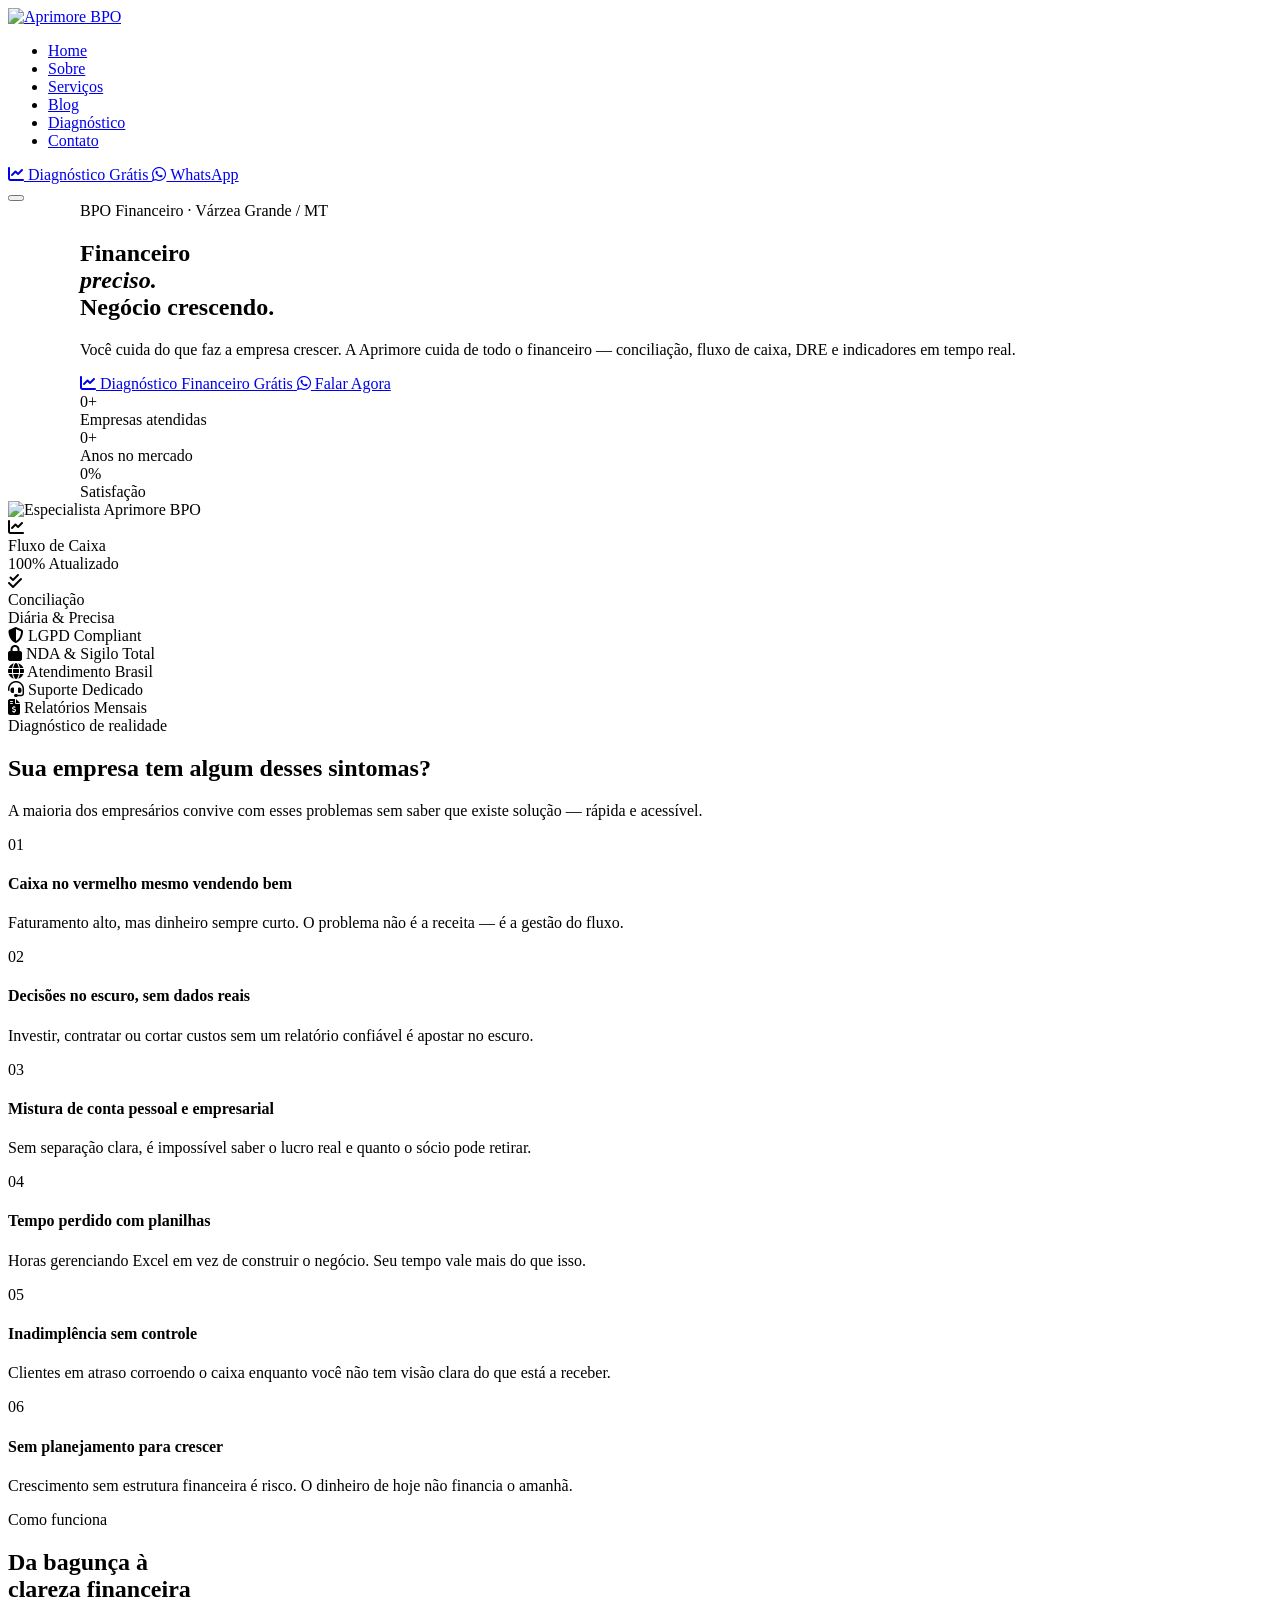
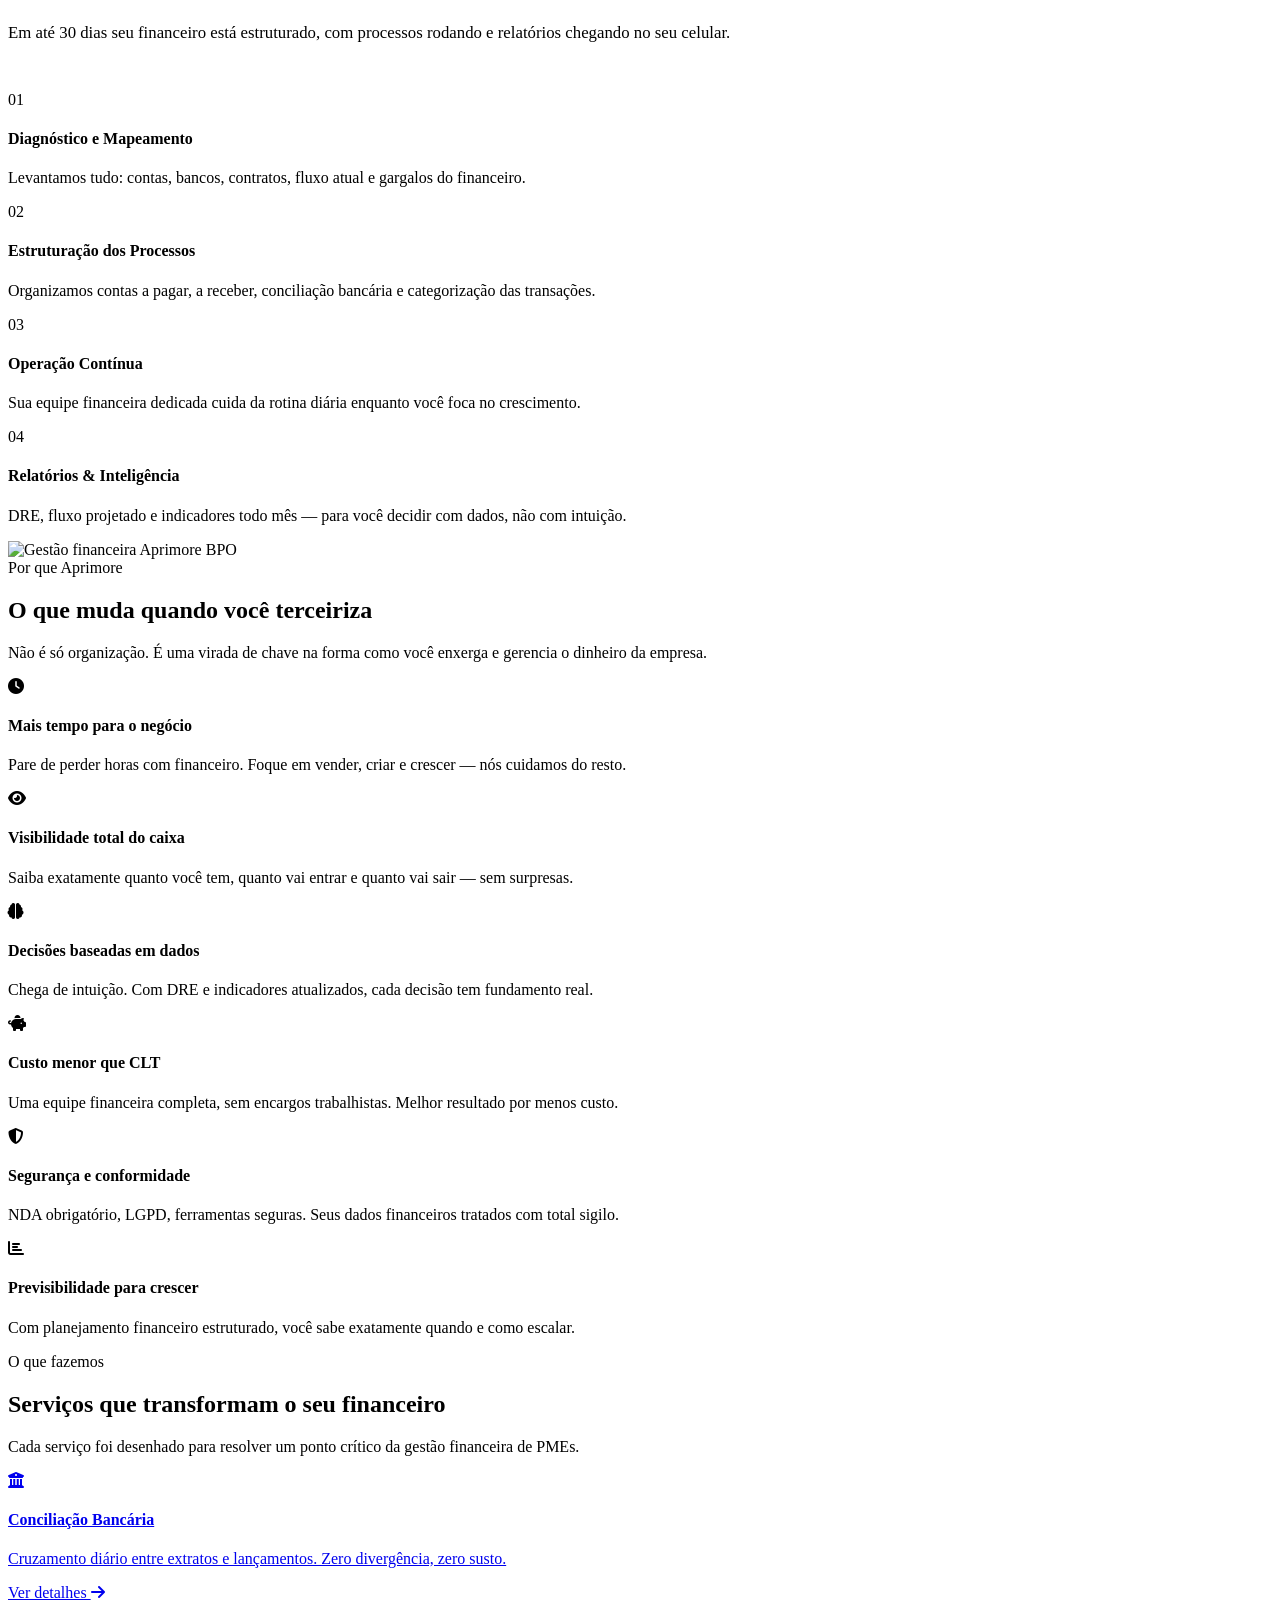
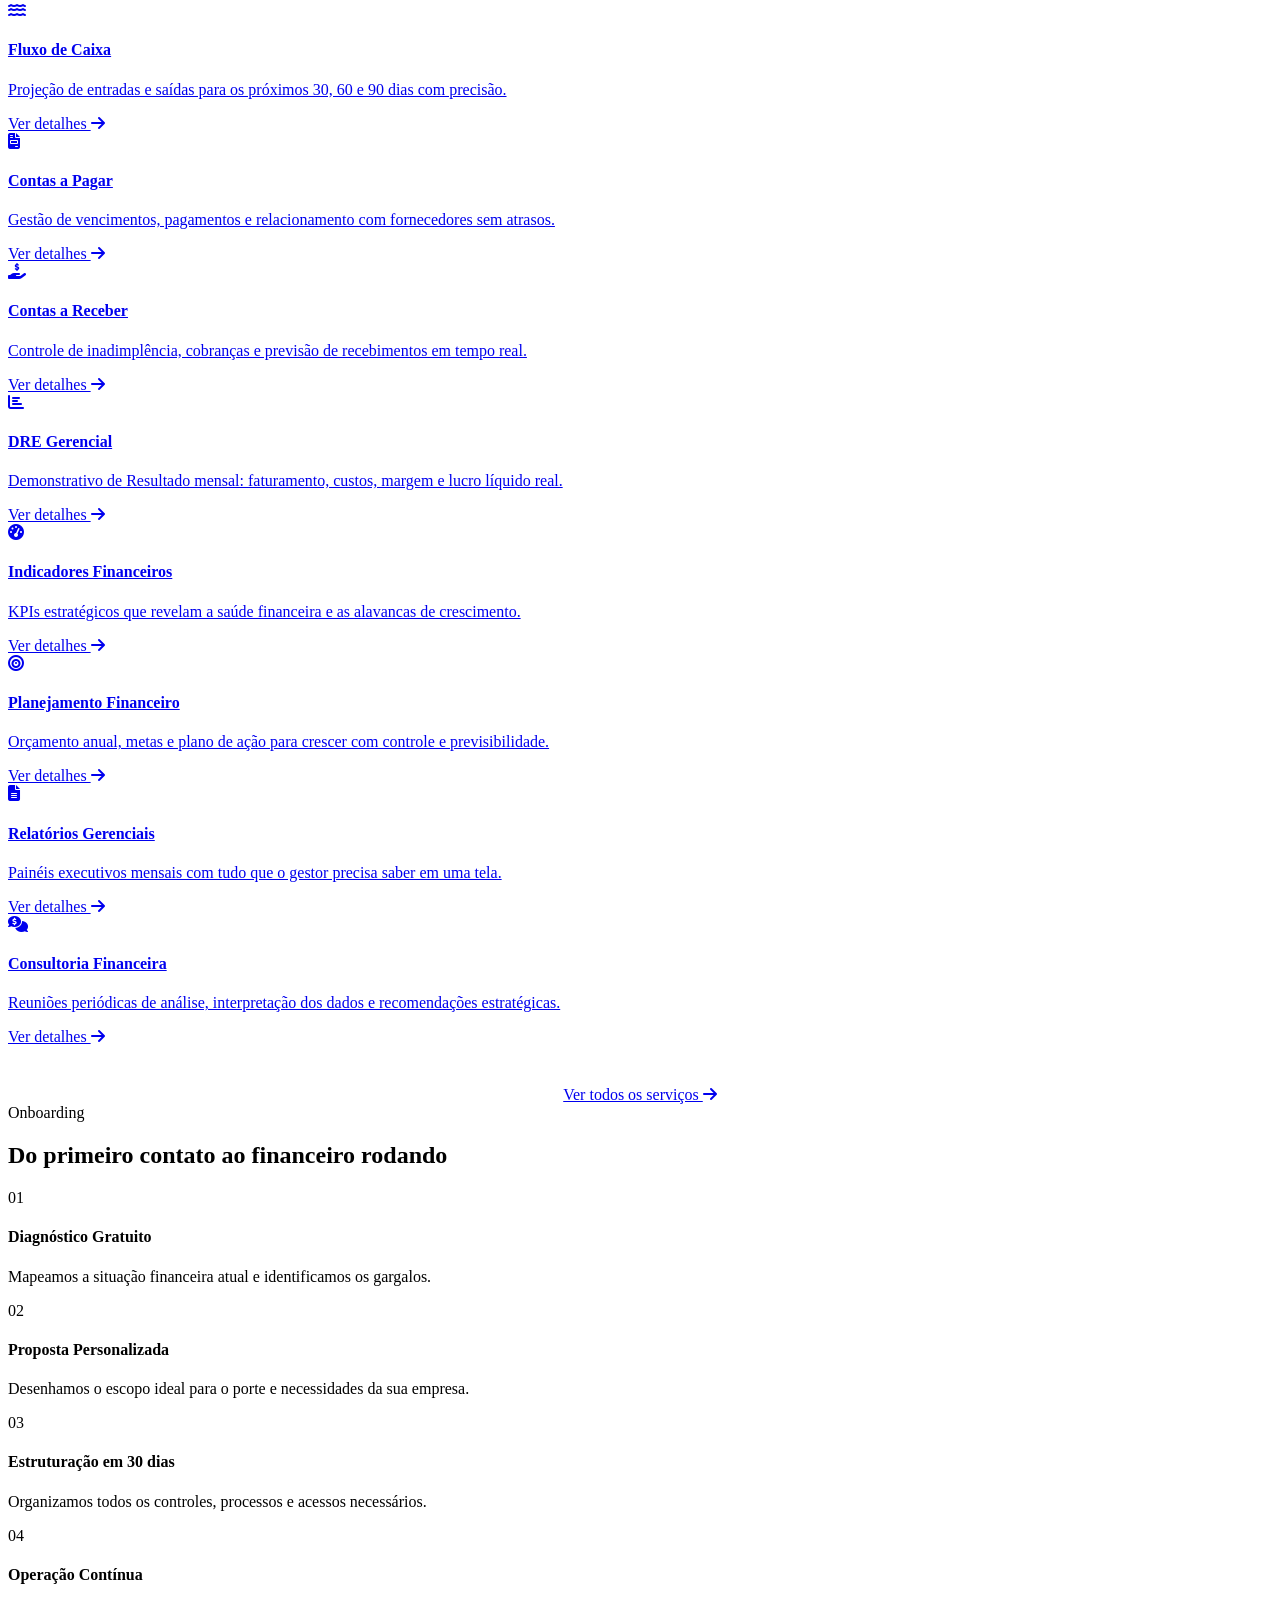
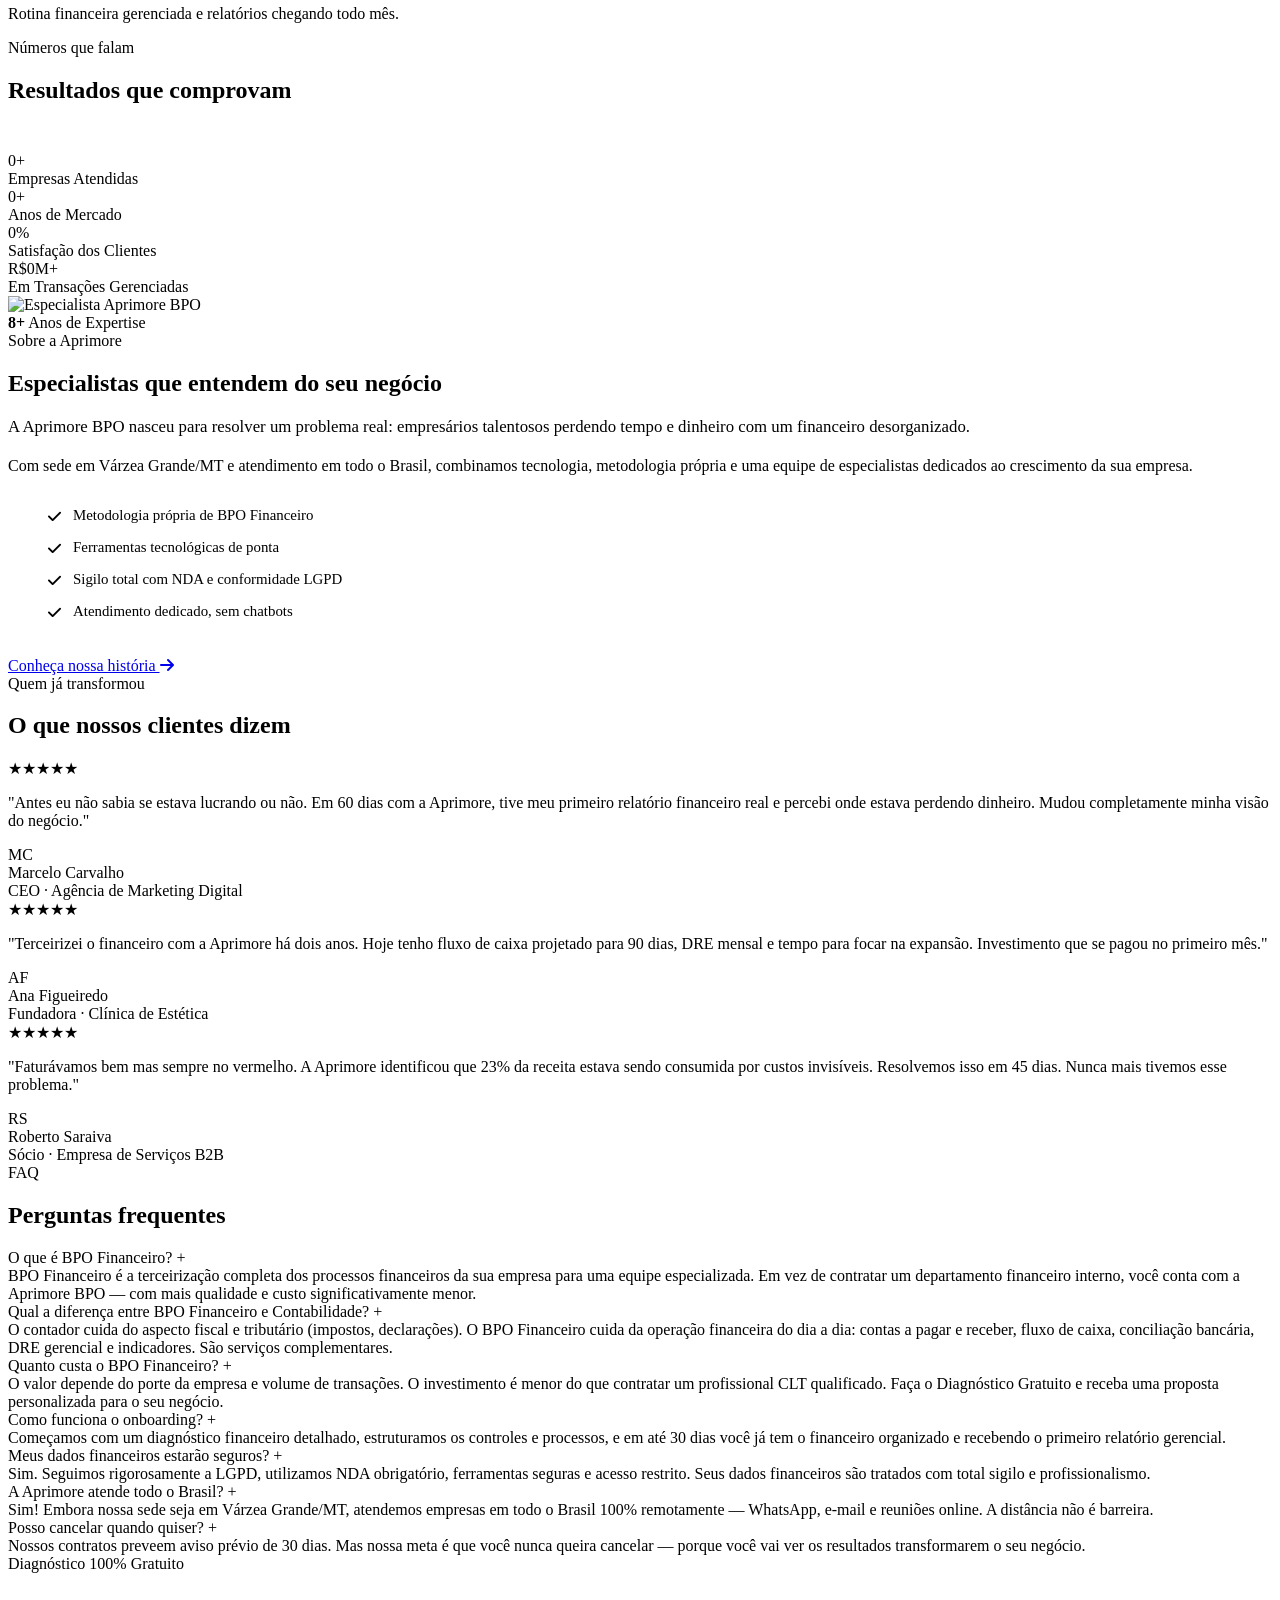
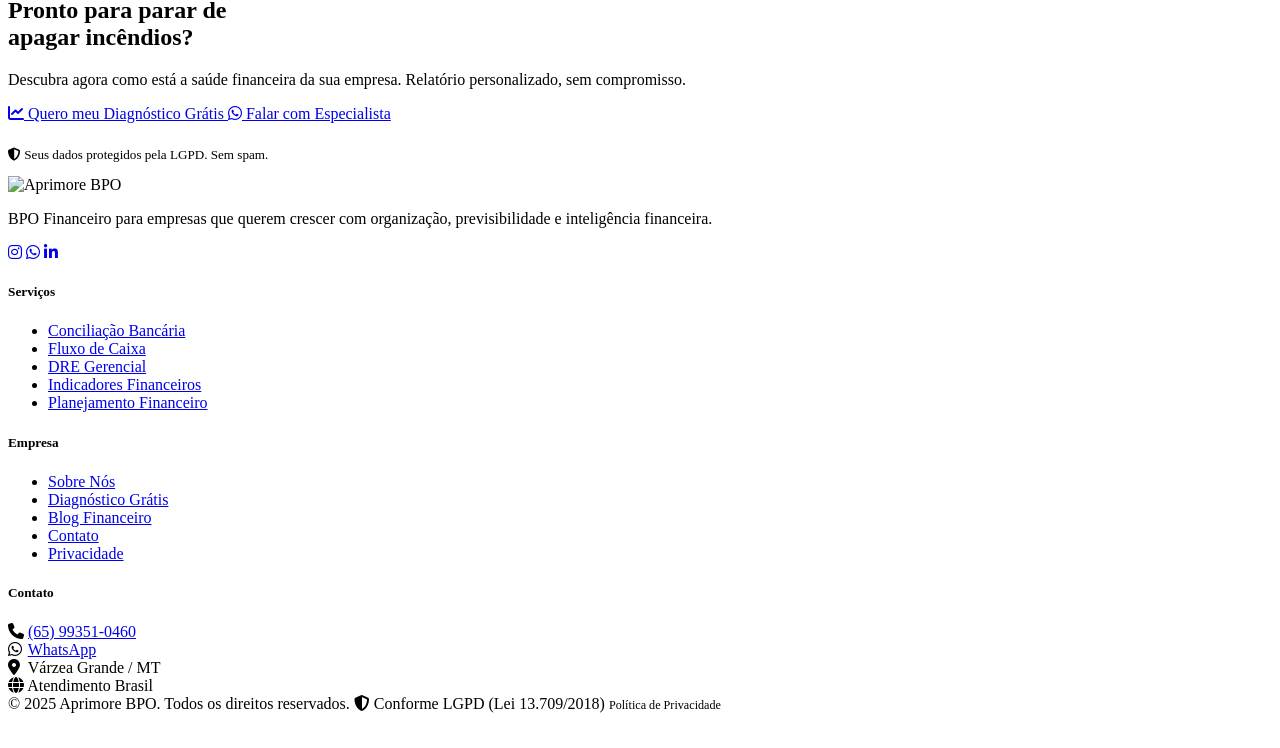
==== commit 83e62c74: "Add files via upload" ====
--- a/index.html
+++ b/index.html
@@ -5,62 +5,30 @@
   <meta name="viewport" content="width=device-width, initial-scale=1.0">
   <title>Aprimore BPO | Gestão Financeira Inteligente para Empresas</title>
   <meta name="description" content="Terceirize a gestão financeira da sua empresa com a Aprimore BPO. Fluxo de caixa, DRE, conciliação bancária e relatórios gerenciais. Várzea Grande/MT. Fale agora!">
-  <meta name="keywords" content="BPO financeiro, gestão financeira terceirizada, fluxo de caixa, DRE gerencial, conciliação bancária, Várzea Grande, Mato Grosso">
-  <meta name="author" content="Aprimore BPO">
   <meta name="robots" content="index, follow">
   <link rel="canonical" href="https://www.aprimorebpo.com.br/">
-
-  <!-- Open Graph -->
-  <meta property="og:title"       content="Aprimore BPO | Gestão Financeira que Impulsiona o seu Negócio">
-  <meta property="og:description" content="Terceirize o financeiro e tome decisões com dados reais. Atendemos infoprodutores, clínicas, agências e empresas de serviços.">
-  <meta property="og:type"        content="website">
-  <meta property="og:url"         content="https://www.aprimorebpo.com.br/">
-  <meta property="og:locale"      content="pt_BR">
-
-  <!-- Twitter Cards -->
-  <meta name="twitter:card"        content="summary_large_image">
-  <meta name="twitter:title"       content="Aprimore BPO | Gestão Financeira Inteligente">
-  <meta name="twitter:description" content="Terceirize o financeiro da sua empresa e passe a crescer com previsibilidade.">
-
-  <!-- Schema.org -->
+  <meta property="og:title" content="Aprimore BPO | Gestão Financeira Inteligente">
+  <meta property="og:description" content="Terceirize o financeiro e tome decisões com dados reais.">
+  <meta property="og:type" content="website">
+  <meta property="og:url" content="https://www.aprimorebpo.com.br/">
+  <meta property="og:locale" content="pt_BR">
   <script type="application/ld+json">
-  {
-    "@context": "https://schema.org",
-    "@type": "LocalBusiness",
-    "name": "Aprimore BPO",
-    "description": "BPO Financeiro — Terceirização completa da gestão financeira para pequenas e médias empresas.",
-    "url": "https://www.aprimorebpo.com.br",
-    "telephone": "+55-65-99351-0460",
-    "address": {
-      "@type": "PostalAddress",
-      "addressLocality": "Várzea Grande",
-      "addressRegion": "MT",
-      "addressCountry": "BR"
-    },
-    "openingHours": "Mo-Fr 08:00-18:00",
-    "priceRange": "$$"
-  }
+  {"@context":"https://schema.org","@type":"LocalBusiness","name":"Aprimore BPO","url":"https://www.aprimorebpo.com.br","telephone":"+55-65-99351-0460","address":{"@type":"PostalAddress","addressLocality":"Várzea Grande","addressRegion":"MT","addressCountry":"BR"}}
   </script>
-
-  <!-- Fonts -->
   <link rel="preconnect" href="https://fonts.googleapis.com">
   <link rel="preconnect" href="https://fonts.gstatic.com" crossorigin>
-  <link href="https://fonts.googleapis.com/css2?family=Lato:wght@400;700;900&display=swap" rel="stylesheet">
-
-  <!-- Icons -->
+  <link href="https://fonts.googleapis.com/css2?family=Sora:wght@600;700&family=Inter:wght@400;500;600&display=swap" rel="stylesheet">
   <link rel="stylesheet" href="https://cdnjs.cloudflare.com/ajax/libs/font-awesome/6.5.1/css/all.min.css">
-
-  <!-- CSS -->
   <link rel="stylesheet" href="css/style.css">
 </head>
 <body>
 
-<!-- ========== NAVBAR ========== -->
+<!-- ═══ NAVBAR ═══ -->
 <nav class="navbar" role="navigation" aria-label="Navegação principal">
   <div class="container">
     <div class="nav-inner">
-      <a href="index.html" class="nav-logo" aria-label="Aprimore BPO - Página Inicial">
-        <img src="images/logo.png" alt="Aprimore BPO Logo" width="180" height="44">
+      <a href="index.html" class="nav-logo">
+        <img src="images/logo.png" alt="Aprimore BPO" width="160" height="38">
       </a>
       <ul class="nav-links" role="list">
         <li><a href="index.html" class="active">Home</a></li>
@@ -71,48 +39,51 @@
         <li><a href="pages/contato.html">Contato</a></li>
       </ul>
       <div class="nav-cta">
-        <a href="pages/diagnostico.html" class="btn btn-primary btn-sm">
+        <a href="pages/diagnostico.html" class="btn btn-ghost btn-sm">
           <i class="fas fa-chart-line"></i> Diagnóstico Grátis
         </a>
-        <a href="https://wa.me/5565993510460?text=Olá!%20Quero%20saber%20mais%20sobre%20o%20BPO%20Financeiro." target="_blank" rel="noopener" class="btn btn-verde btn-sm">
+        <a href="https://wa.me/5565993510460?text=Olá!%20Quero%20saber%20mais%20sobre%20BPO%20Financeiro." target="_blank" rel="noopener" class="btn btn-primary btn-sm">
           <i class="fab fa-whatsapp"></i> WhatsApp
         </a>
       </div>
-      <button class="nav-hamburger" aria-label="Abrir menu" aria-expanded="false">
+      <button class="nav-toggle" aria-label="Abrir menu">
         <span></span><span></span><span></span>
       </button>
     </div>
   </div>
 </nav>
 
-<!-- ========== HERO ========== -->
+<!-- ═══ HERO ═══ -->
 <section class="hero" aria-label="Seção principal">
-  <div class="container">
+  <div class="container" style="width:100%;max-width:100%;padding:0;">
     <div class="hero-grid">
-      <div class="hero-content">
-        <div class="hero-badge">
-          <i class="fas fa-star"></i> BPO Financeiro Premium
-        </div>
-        <h1>Seu financeiro <span>organizado</span>,<br>seu negócio crescendo.</h1>
+
+      <!-- Copy -->
+      <div class="hero-content" style="padding-left:max(32px, calc((100vw - 1200px)/2 + 32px));">
+        <div class="hero-tag">
+          <span class="hero-tag-dot"></span>
+          BPO Financeiro · Várzea Grande / MT
+        </div>
+        <h1>Financeiro<br><em>preciso.</em><br>Negócio crescendo.</h1>
         <p class="hero-sub">
-          Você cuida do que realmente importa. A Aprimore BPO cuida de todo o financeiro da sua empresa — com precisão, tecnologia e relatórios que mostram exatamente para onde seu dinheiro está indo.
+          Você cuida do que faz a empresa crescer. A Aprimore cuida de todo o financeiro — conciliação, fluxo de caixa, DRE e indicadores em tempo real.
         </p>
         <div class="hero-actions">
           <a href="pages/diagnostico.html" class="btn btn-primary btn-lg">
             <i class="fas fa-chart-line"></i> Diagnóstico Financeiro Grátis
           </a>
           <a href="https://wa.me/5565993510460?text=Olá!%20Quero%20saber%20mais%20sobre%20o%20BPO%20Financeiro." target="_blank" rel="noopener" class="btn btn-outline btn-lg">
-            <i class="fab fa-whatsapp"></i> Falar no WhatsApp
+            <i class="fab fa-whatsapp"></i> Falar Agora
           </a>
         </div>
         <div class="hero-stats">
           <div>
             <div class="hero-stat-num"><span data-target="150">0</span>+</div>
-            <div class="hero-stat-label">Empresas Atendidas</div>
+            <div class="hero-stat-label">Empresas atendidas</div>
           </div>
           <div>
             <div class="hero-stat-num"><span data-target="8">0</span>+</div>
-            <div class="hero-stat-label">Anos de Experiência</div>
+            <div class="hero-stat-label">Anos no mercado</div>
           </div>
           <div>
             <div class="hero-stat-num"><span data-target="98">0</span>%</div>
@@ -120,320 +91,345 @@
           </div>
         </div>
       </div>
-      <div class="hero-image">
-        <img src="images/foto3.jpg" alt="Especialista em BPO Financeiro Aprimore BPO" loading="eager">
-        <div class="hero-floating-card card-1">
-          <div class="hero-fc-icon">📈</div>
-          <div>
-            <div class="hero-fc-label">Fluxo de Caixa</div>
-            <div class="hero-fc-value">100% Atualizado</div>
-          </div>
-        </div>
-        <div class="hero-floating-card card-2">
-          <div class="hero-fc-icon">✅</div>
-          <div>
-            <div class="hero-fc-label">Conciliação</div>
-            <div class="hero-fc-value">Diária &amp; Precisa</div>
-          </div>
-        </div>
-      </div>
-    </div>
-  </div>
-</section>
-
-<!-- ========== DORES / PROBLEMAS ========== -->
-<section class="problems-section" id="problemas" aria-labelledby="problems-title">
-  <div class="container">
-    <div class="section-header">
-      <div class="badge" style="background:rgba(196,166,125,0.1);border-color:rgba(196,166,125,0.3);color:var(--dourado);">
-        <span class="badge-dot" style="background:var(--dourado)"></span> Reconhece alguma dessas situações?
-      </div>
-      <h2 id="problems-title" class="text-branco">A realidade financeira de quem tenta<br><span style="color:var(--dourado)">fazer tudo sozinho</span></h2>
-      <p style="color:rgba(255,255,255,0.7)">Esses problemas estão sabotando o crescimento da sua empresa agora mesmo.</p>
-    </div>
-    <div class="problems-grid">
-      <div class="problem-card animate-in">
-        <span class="problem-icon">😰</span>
-        <h4>Não sabe quanto realmente lucra</h4>
-        <p>Fatura bem, mas no final do mês sobra pouco. O dinheiro some e você não sabe para onde foi.</p>
-      </div>
-      <div class="problem-card animate-in">
-        <span class="problem-icon">🔀</span>
-        <h4>Mistura contas pessoais e empresariais</h4>
-        <p>Uma conta só para tudo. O resultado? Caos financeiro que impede decisões corretas.</p>
-      </div>
-      <div class="problem-card animate-in">
-        <span class="problem-icon">🌊</span>
-        <h4>Fluxo de caixa desorganizado</h4>
-        <p>Não sabe o que vai entrar amanhã nem o que precisa pagar na semana que vem.</p>
-      </div>
-      <div class="problem-card animate-in">
-        <span class="problem-icon">🎲</span>
-        <h4>Decisões baseadas em feeling</h4>
-        <p>Sem indicadores financeiros, cada decisão é uma aposta. E os erros custam caro.</p>
-      </div>
-      <div class="problem-card animate-in">
-        <span class="problem-icon">⏰</span>
-        <h4>Tempo perdido com tarefas financeiras</h4>
-        <p>Horas gastas em planilhas e cobranças que poderiam estar sendo usadas para gerar receita.</p>
-      </div>
-      <div class="problem-card animate-in">
-        <span class="problem-icon">📉</span>
-        <h4>Sem previsibilidade para crescer</h4>
-        <p>Como planejar expansão sem saber se o caixa aguentará? O crescimento fica travado.</p>
-      </div>
-    </div>
-  </div>
-</section>
-
-<!-- ========== SOLUÇÃO ========== -->
+
+      <!-- Visual -->
+      <div class="hero-visual">
+        <img src="images/foto1.jpg" alt="Especialista Aprimore BPO" class="hero-photo" loading="eager">
+        <div class="hero-photo-overlay"></div>
+
+        <div class="hero-card hero-card-1">
+          <div class="hc-icon"><i class="fas fa-chart-line"></i></div>
+          <div>
+            <div class="hc-label">Fluxo de Caixa</div>
+            <div class="hc-value">100% Atualizado</div>
+          </div>
+        </div>
+
+        <div class="hero-card hero-card-2">
+          <div class="hc-icon"><i class="fas fa-check-double"></i></div>
+          <div>
+            <div class="hc-label">Conciliação</div>
+            <div class="hc-value">Diária & Precisa</div>
+          </div>
+        </div>
+      </div>
+
+    </div>
+  </div>
+</section>
+
+<!-- ═══ PROOF STRIP ═══ -->
+<div class="proof-strip">
+  <div class="container">
+    <div class="proof-inner">
+      <div class="proof-item"><i class="fas fa-shield-alt"></i> LGPD Compliant</div>
+      <div class="proof-item"><i class="fas fa-lock"></i> NDA & Sigilo Total</div>
+      <div class="proof-item"><i class="fas fa-globe"></i> Atendimento Brasil</div>
+      <div class="proof-item"><i class="fas fa-headset"></i> Suporte Dedicado</div>
+      <div class="proof-item"><i class="fas fa-file-invoice-dollar"></i> Relatórios Mensais</div>
+    </div>
+  </div>
+</div>
+
+<!-- ═══ PROBLEMAS ═══ -->
+<section class="problems-section" id="problemas">
+  <div class="container">
+    <div class="sec-header animate-in">
+      <div class="eyebrow">Diagnóstico de realidade</div>
+      <h2>Sua empresa tem algum desses sintomas?</h2>
+      <p>A maioria dos empresários convive com esses problemas sem saber que existe solução — rápida e acessível.</p>
+    </div>
+    <div class="problems-grid animate-in">
+      <div class="problem-card">
+        <div class="p-num">01</div>
+        <h4>Caixa no vermelho mesmo vendendo bem</h4>
+        <p>Faturamento alto, mas dinheiro sempre curto. O problema não é a receita — é a gestão do fluxo.</p>
+      </div>
+      <div class="problem-card">
+        <div class="p-num">02</div>
+        <h4>Decisões no escuro, sem dados reais</h4>
+        <p>Investir, contratar ou cortar custos sem um relatório confiável é apostar no escuro.</p>
+      </div>
+      <div class="problem-card">
+        <div class="p-num">03</div>
+        <h4>Mistura de conta pessoal e empresarial</h4>
+        <p>Sem separação clara, é impossível saber o lucro real e quanto o sócio pode retirar.</p>
+      </div>
+      <div class="problem-card">
+        <div class="p-num">04</div>
+        <h4>Tempo perdido com planilhas</h4>
+        <p>Horas gerenciando Excel em vez de construir o negócio. Seu tempo vale mais do que isso.</p>
+      </div>
+      <div class="problem-card">
+        <div class="p-num">05</div>
+        <h4>Inadimplência sem controle</h4>
+        <p>Clientes em atraso corroendo o caixa enquanto você não tem visão clara do que está a receber.</p>
+      </div>
+      <div class="problem-card">
+        <div class="p-num">06</div>
+        <h4>Sem planejamento para crescer</h4>
+        <p>Crescimento sem estrutura financeira é risco. O dinheiro de hoje não financia o amanhã.</p>
+      </div>
+    </div>
+  </div>
+</section>
+
+<!-- ═══ SOLUÇÃO ═══ -->
 <section class="solution-section section" id="solucao">
   <div class="container">
     <div class="solution-grid">
-      <div>
-        <div class="badge">
-          <span class="badge-dot"></span> A Virada Financeira
-        </div>
-        <h2 class="text-verde">Como a Aprimore BPO transforma o financeiro da sua empresa</h2>
-        <p style="margin-bottom:32px">Nós assumimos toda a operação financeira para que você tenha dados reais, decisões seguras e tempo para escalar o negócio.</p>
+      <div class="animate-in">
+        <div class="eyebrow">Como funciona</div>
+        <h2>Da bagunça à<br>clareza financeira</h2>
+        <p style="margin-bottom:48px;font-size:1.05rem;">Em até 30 dias seu financeiro está estruturado, com processos rodando e relatórios chegando no seu celular.</p>
         <div class="solution-list">
-          <div class="solution-item animate-in">
-            <div class="solution-num">01</div>
-            <div class="solution-text">
-              <h4>Diagnóstico Financeiro Completo</h4>
-              <p>Mapeamos toda a saúde financeira atual da sua empresa para entender onde estão os gargalos e as oportunidades escondidas.</p>
+          <div class="solution-item">
+            <div class="sol-num">01</div>
+            <div>
+              <h4>Diagnóstico e Mapeamento</h4>
+              <p>Levantamos tudo: contas, bancos, contratos, fluxo atual e gargalos do financeiro.</p>
             </div>
           </div>
-          <div class="solution-item animate-in">
-            <div class="solution-num">02</div>
-            <div class="solution-text">
-              <h4>Implantação dos Controles</h4>
-              <p>Organizamos contas a pagar, a receber, fluxo de caixa e conciliação bancária — tudo atualizado diariamente.</p>
+          <div class="solution-item">
+            <div class="sol-num">02</div>
+            <div>
+              <h4>Estruturação dos Processos</h4>
+              <p>Organizamos contas a pagar, a receber, conciliação bancária e categorização das transações.</p>
             </div>
           </div>
-          <div class="solution-item animate-in">
-            <div class="solution-num">03</div>
-            <div class="solution-text">
-              <h4>Relatórios Gerenciais Mensais</h4>
-              <p>Você recebe o DRE, indicadores e plano de ação em linguagem simples, para tomar decisões com segurança.</p>
+          <div class="solution-item">
+            <div class="sol-num">03</div>
+            <div>
+              <h4>Operação Contínua</h4>
+              <p>Sua equipe financeira dedicada cuida da rotina diária enquanto você foca no crescimento.</p>
             </div>
           </div>
-          <div class="solution-item animate-in">
-            <div class="solution-num">04</div>
-            <div class="solution-text">
-              <h4>Reunião Estratégica de Resultados</h4>
-              <p>Todo mês, analisamos juntos os resultados, ajustamos a rota e planejamos os próximos passos.</p>
+          <div class="solution-item">
+            <div class="sol-num">04</div>
+            <div>
+              <h4>Relatórios & Inteligência</h4>
+              <p>DRE, fluxo projetado e indicadores todo mês — para você decidir com dados, não com intuição.</p>
             </div>
           </div>
         </div>
       </div>
-      <div class="solution-img animate-in">
-        <img src="images/foto1.jpg" alt="Especialista Aprimore BPO em reunião estratégica" loading="lazy">
-      </div>
-    </div>
-  </div>
-</section>
-
-<!-- ========== BENEFÍCIOS ========== -->
-<section class="section" id="beneficios" style="background:var(--branco)">
-  <div class="container">
-    <div class="section-header animate-in">
-      <div class="badge"><span class="badge-dot"></span> Por que escolher a Aprimore BPO</div>
-      <h2 class="text-verde">O que muda quando você terceiriza o financeiro</h2>
-      <p>Mais do que organização. Você ganha um time financeiro completo pelo custo de um assistente.</p>
-    </div>
-    <div class="benefits-grid">
-      <div class="benefit-card animate-in">
-        <span class="benefit-icon">🎯</span>
-        <h4>Decisões com Base em Dados</h4>
-        <p>Chega de gestão no escuro. Dashboards claros e relatórios objetivos para você decidir com confiança.</p>
-      </div>
-      <div class="benefit-card animate-in">
-        <span class="benefit-icon">💰</span>
-        <h4>Mais Lucro no Final do Mês</h4>
-        <p>Identificamos desperdícios, negociamos melhores condições e maximizamos suas margens.</p>
-      </div>
-      <div class="benefit-card animate-in">
-        <span class="benefit-icon">⚡</span>
-        <h4>Foco Total no Seu Negócio</h4>
-        <p>Você para de apagar incêndios financeiros e concentra energia no que gera receita de verdade.</p>
-      </div>
-      <div class="benefit-card animate-in">
-        <span class="benefit-icon">🔒</span>
-        <h4>Segurança e Conformidade</h4>
-        <p>Gestão financeira em conformidade com a legislação, reduzindo riscos fiscais e tributários.</p>
-      </div>
-      <div class="benefit-card animate-in">
-        <span class="benefit-icon">📊</span>
-        <h4>Previsibilidade Financeira</h4>
-        <p>Projete o futuro com clareza. Saiba meses antes o que esperar do seu caixa.</p>
-      </div>
-      <div class="benefit-card animate-in">
-        <span class="benefit-icon">🚀</span>
-        <h4>Escalabilidade Sem Caos</h4>
-        <p>Cresça sem medo. Nossa estrutura acompanha o ritmo do seu crescimento.</p>
-      </div>
-    </div>
-  </div>
-</section>
-
-<!-- ========== SERVIÇOS ========== -->
-<section class="services-section section" id="servicos" aria-labelledby="services-title">
-  <div class="container">
-    <div class="section-header">
-      <div class="badge" style="background:rgba(196,166,125,0.1);border-color:rgba(196,166,125,0.3);color:var(--dourado);">
-        <span class="badge-dot" style="background:var(--dourado)"></span> Soluções Completas
-      </div>
-      <h2 id="services-title" class="text-branco">Todos os serviços que <span style="color:var(--dourado)">seu financeiro precisa</span></h2>
-      <p style="color:rgba(255,255,255,0.7)">Do operacional ao estratégico. Tudo em um único parceiro.</p>
-    </div>
-    <div class="services-grid">
-      <a href="pages/servicos.html#conciliacao" class="service-card animate-in" style="text-decoration:none">
-        <span class="service-icon">🏦</span>
+      <div class="solution-visual animate-in">
+        <img src="images/foto2.jpg" alt="Gestão financeira Aprimore BPO" class="solution-photo">
+      </div>
+    </div>
+  </div>
+</section>
+
+<!-- ═══ BENEFÍCIOS ═══ -->
+<section class="benefits-section section" id="beneficios">
+  <div class="container">
+    <div class="sec-header animate-in">
+      <div class="eyebrow">Por que Aprimore</div>
+      <h2>O que muda quando você terceiriza</h2>
+      <p>Não é só organização. É uma virada de chave na forma como você enxerga e gerencia o dinheiro da empresa.</p>
+    </div>
+    <div class="benefits-grid animate-in">
+      <div class="benefit-card">
+        <div class="b-icon"><i class="fas fa-clock" style="color:var(--ouro)"></i></div>
+        <h4>Mais tempo para o negócio</h4>
+        <p>Pare de perder horas com financeiro. Foque em vender, criar e crescer — nós cuidamos do resto.</p>
+      </div>
+      <div class="benefit-card">
+        <div class="b-icon"><i class="fas fa-eye" style="color:var(--ouro)"></i></div>
+        <h4>Visibilidade total do caixa</h4>
+        <p>Saiba exatamente quanto você tem, quanto vai entrar e quanto vai sair — sem surpresas.</p>
+      </div>
+      <div class="benefit-card">
+        <div class="b-icon"><i class="fas fa-brain" style="color:var(--ouro)"></i></div>
+        <h4>Decisões baseadas em dados</h4>
+        <p>Chega de intuição. Com DRE e indicadores atualizados, cada decisão tem fundamento real.</p>
+      </div>
+      <div class="benefit-card">
+        <div class="b-icon"><i class="fas fa-piggy-bank" style="color:var(--ouro)"></i></div>
+        <h4>Custo menor que CLT</h4>
+        <p>Uma equipe financeira completa, sem encargos trabalhistas. Melhor resultado por menos custo.</p>
+      </div>
+      <div class="benefit-card">
+        <div class="b-icon"><i class="fas fa-shield-alt" style="color:var(--ouro)"></i></div>
+        <h4>Segurança e conformidade</h4>
+        <p>NDA obrigatório, LGPD, ferramentas seguras. Seus dados financeiros tratados com total sigilo.</p>
+      </div>
+      <div class="benefit-card">
+        <div class="b-icon"><i class="fas fa-chart-bar" style="color:var(--ouro)"></i></div>
+        <h4>Previsibilidade para crescer</h4>
+        <p>Com planejamento financeiro estruturado, você sabe exatamente quando e como escalar.</p>
+      </div>
+    </div>
+  </div>
+</section>
+
+<!-- ═══ SERVIÇOS ═══ -->
+<section class="services-section section" id="servicos">
+  <div class="container">
+    <div class="sec-header animate-in">
+      <div class="eyebrow" style="color:var(--ouro)">O que fazemos</div>
+      <h2>Serviços que transformam o seu financeiro</h2>
+      <p>Cada serviço foi desenhado para resolver um ponto crítico da gestão financeira de PMEs.</p>
+    </div>
+    <div class="services-grid animate-in">
+      <a href="pages/servicos.html#conciliacao" class="service-card">
+        <div class="s-icon"><i class="fas fa-university"></i></div>
         <h4>Conciliação Bancária</h4>
-        <p>Conferência diária de todas as movimentações. Zero discrepâncias, controle total.</p>
-      </a>
-      <a href="pages/servicos.html#fluxo" class="service-card animate-in" style="text-decoration:none">
-        <span class="service-icon">💹</span>
+        <p>Cruzamento diário entre extratos e lançamentos. Zero divergência, zero susto.</p>
+        <span class="s-arrow">Ver detalhes <i class="fas fa-arrow-right"></i></span>
+      </a>
+      <a href="pages/servicos.html#fluxo" class="service-card">
+        <div class="s-icon"><i class="fas fa-water"></i></div>
         <h4>Fluxo de Caixa</h4>
-        <p>Projeções precisas de entradas e saídas. Nunca mais ser pego de surpresa.</p>
-      </a>
-      <a href="pages/servicos.html#pagar" class="service-card animate-in" style="text-decoration:none">
-        <span class="service-icon">📤</span>
+        <p>Projeção de entradas e saídas para os próximos 30, 60 e 90 dias com precisão.</p>
+        <span class="s-arrow">Ver detalhes <i class="fas fa-arrow-right"></i></span>
+      </a>
+      <a href="pages/servicos.html#pagar" class="service-card">
+        <div class="s-icon"><i class="fas fa-file-invoice"></i></div>
         <h4>Contas a Pagar</h4>
-        <p>Gestão e agendamento de todos os pagamentos. Sem atrasos, sem juros desnecessários.</p>
-      </a>
-      <a href="pages/servicos.html#receber" class="service-card animate-in" style="text-decoration:none">
-        <span class="service-icon">📥</span>
+        <p>Gestão de vencimentos, pagamentos e relacionamento com fornecedores sem atrasos.</p>
+        <span class="s-arrow">Ver detalhes <i class="fas fa-arrow-right"></i></span>
+      </a>
+      <a href="pages/servicos.html#receber" class="service-card">
+        <div class="s-icon"><i class="fas fa-hand-holding-usd"></i></div>
         <h4>Contas a Receber</h4>
-        <p>Controle de cobranças, faturamento e inadimplência. Seu caixa sempre em dia.</p>
-      </a>
-      <a href="pages/servicos.html#dre" class="service-card animate-in" style="text-decoration:none">
-        <span class="service-icon">📊</span>
+        <p>Controle de inadimplência, cobranças e previsão de recebimentos em tempo real.</p>
+        <span class="s-arrow">Ver detalhes <i class="fas fa-arrow-right"></i></span>
+      </a>
+      <a href="pages/servicos.html#dre" class="service-card">
+        <div class="s-icon"><i class="fas fa-chart-bar"></i></div>
         <h4>DRE Gerencial</h4>
-        <p>Demonstrativo de resultados claro e objetivo. Saiba exatamente o quanto lucra.</p>
-      </a>
-      <a href="pages/servicos.html#indicadores" class="service-card animate-in" style="text-decoration:none">
-        <span class="service-icon">🎯</span>
+        <p>Demonstrativo de Resultado mensal: faturamento, custos, margem e lucro líquido real.</p>
+        <span class="s-arrow">Ver detalhes <i class="fas fa-arrow-right"></i></span>
+      </a>
+      <a href="pages/servicos.html#indicadores" class="service-card">
+        <div class="s-icon"><i class="fas fa-tachometer-alt"></i></div>
         <h4>Indicadores Financeiros</h4>
-        <p>KPIs financeiros essenciais monitorados mensalmente para decisões estratégicas.</p>
-      </a>
-      <a href="pages/servicos.html#planejamento" class="service-card animate-in" style="text-decoration:none">
-        <span class="service-icon">🗺️</span>
+        <p>KPIs estratégicos que revelam a saúde financeira e as alavancas de crescimento.</p>
+        <span class="s-arrow">Ver detalhes <i class="fas fa-arrow-right"></i></span>
+      </a>
+      <a href="pages/servicos.html#planejamento" class="service-card">
+        <div class="s-icon"><i class="fas fa-bullseye"></i></div>
         <h4>Planejamento Financeiro</h4>
-        <p>Orçamentos, metas e projeções para o próximo trimestre, semestre e ano.</p>
-      </a>
-      <a href="pages/servicos.html#relatorios" class="service-card animate-in" style="text-decoration:none">
-        <span class="service-icon">📋</span>
+        <p>Orçamento anual, metas e plano de ação para crescer com controle e previsibilidade.</p>
+        <span class="s-arrow">Ver detalhes <i class="fas fa-arrow-right"></i></span>
+      </a>
+      <a href="pages/servicos.html#relatorios" class="service-card">
+        <div class="s-icon"><i class="fas fa-file-alt"></i></div>
         <h4>Relatórios Gerenciais</h4>
-        <p>Relatórios executivos mensais em linguagem simples, para você e seus sócios.</p>
-      </a>
-      <a href="pages/servicos.html#consultoria" class="service-card animate-in" style="text-decoration:none">
-        <span class="service-icon">💡</span>
+        <p>Painéis executivos mensais com tudo que o gestor precisa saber em uma tela.</p>
+        <span class="s-arrow">Ver detalhes <i class="fas fa-arrow-right"></i></span>
+      </a>
+      <a href="pages/servicos.html#consultoria" class="service-card">
+        <div class="s-icon"><i class="fas fa-comments-dollar"></i></div>
         <h4>Consultoria Financeira</h4>
-        <p>Análise estratégica do negócio. Identificamos oportunidades e riscos antes que impactem.</p>
-      </a>
-    </div>
-    <div style="text-align:center;margin-top:48px">
-      <a href="pages/servicos.html" class="btn btn-primary btn-lg">
+        <p>Reuniões periódicas de análise, interpretação dos dados e recomendações estratégicas.</p>
+        <span class="s-arrow">Ver detalhes <i class="fas fa-arrow-right"></i></span>
+      </a>
+    </div>
+    <div style="text-align:center;margin-top:40px;">
+      <a href="pages/servicos.html" class="btn btn-ghost">
         Ver todos os serviços <i class="fas fa-arrow-right"></i>
       </a>
     </div>
   </div>
 </section>
 
-<!-- ========== PROCESSO ========== -->
+<!-- ═══ PROCESSO ═══ -->
 <section class="process-section section" id="processo">
   <div class="container">
-    <div class="section-header animate-in">
-      <div class="badge"><span class="badge-dot"></span> Como Funciona</div>
-      <h2 class="text-verde">Simples para você. Completo para o financeiro.</h2>
-      <p>Em 4 passos, transformamos o caos financeiro em previsibilidade e crescimento.</p>
-    </div>
-    <div class="process-steps">
-      <div class="process-step animate-in">
-        <div class="process-circle">🔍</div>
-        <h4>Diagnóstico</h4>
-        <p>Analisamos a situação atual da empresa sem julgamentos. Entendemos cada detalhe.</p>
-      </div>
-      <div class="process-step animate-in">
-        <div class="process-circle">🛠️</div>
-        <h4>Implantação</h4>
-        <p>Estruturamos todos os controles financeiros com processos claros e ferramentas adequadas.</p>
-      </div>
-      <div class="process-step animate-in">
-        <div class="process-circle">⚙️</div>
-        <h4>Operação</h4>
-        <p>Executamos o financeiro diariamente com precisão, tecnologia e comunicação transparente.</p>
-      </div>
-      <div class="process-step animate-in">
-        <div class="process-circle">📈</div>
-        <h4>Estratégia</h4>
-        <p>Reunião mensal de resultados com insights e plano de ação para o próximo ciclo.</p>
-      </div>
-    </div>
-  </div>
-</section>
-
-<!-- ========== INDICADORES ========== -->
+    <div class="sec-header animate-in">
+      <div class="eyebrow">Onboarding</div>
+      <h2>Do primeiro contato ao financeiro rodando</h2>
+    </div>
+    <div class="process-steps animate-in">
+      <div class="process-step">
+        <div class="p-circle">01</div>
+        <h4>Diagnóstico Gratuito</h4>
+        <p>Mapeamos a situação financeira atual e identificamos os gargalos.</p>
+      </div>
+      <div class="process-step">
+        <div class="p-circle">02</div>
+        <h4>Proposta Personalizada</h4>
+        <p>Desenhamos o escopo ideal para o porte e necessidades da sua empresa.</p>
+      </div>
+      <div class="process-step">
+        <div class="p-circle">03</div>
+        <h4>Estruturação em 30 dias</h4>
+        <p>Organizamos todos os controles, processos e acessos necessários.</p>
+      </div>
+      <div class="process-step">
+        <div class="p-circle">04</div>
+        <h4>Operação Contínua</h4>
+        <p>Rotina financeira gerenciada e relatórios chegando todo mês.</p>
+      </div>
+    </div>
+  </div>
+</section>
+
+<!-- ═══ INDICADORES ═══ -->
 <section class="indicators-section section" id="numeros">
   <div class="container">
-    <div class="section-header animate-in">
-      <div class="badge"><span class="badge-dot"></span> Resultados Reais</div>
-      <h2 class="text-verde">Números que comprovam a nossa entrega</h2>
-    </div>
-    <div class="indicators-grid">
-      <div class="indicator-card animate-in">
-        <div class="indicator-num"><span data-target="150">0</span><span>+</span></div>
-        <div class="indicator-label">Empresas Transformadas</div>
-      </div>
-      <div class="indicator-card animate-in">
-        <div class="indicator-num"><span data-target="8">0</span><span>+</span></div>
-        <div class="indicator-label">Anos de Experiência</div>
-      </div>
-      <div class="indicator-card animate-in">
-        <div class="indicator-num"><span data-target="98">0</span><span>%</span></div>
-        <div class="indicator-label">Clientes Satisfeitos</div>
-      </div>
-      <div class="indicator-card animate-in">
-        <div class="indicator-num"><span data-target="12">0</span><span>x</span></div>
-        <div class="indicator-label">Serviços BPO Oferecidos</div>
-      </div>
-    </div>
-  </div>
-</section>
-
-<!-- ========== SOBRE / ABOUT ========== -->
+    <div class="sec-header animate-in" style="margin-bottom:48px;">
+      <div class="eyebrow">Números que falam</div>
+      <h2>Resultados que comprovam</h2>
+    </div>
+    <div class="indicators-grid animate-in">
+      <div class="indicator-card">
+        <div class="ind-num"><span data-target="150">0</span><span>+</span></div>
+        <div class="ind-label">Empresas Atendidas</div>
+      </div>
+      <div class="indicator-card">
+        <div class="ind-num"><span data-target="8">0</span><span>+</span></div>
+        <div class="ind-label">Anos de Mercado</div>
+      </div>
+      <div class="indicator-card">
+        <div class="ind-num"><span data-target="98">0</span><span>%</span></div>
+        <div class="ind-label">Satisfação dos Clientes</div>
+      </div>
+      <div class="indicator-card">
+        <div class="ind-num">R$<span data-target="50">0</span><span>M+</span></div>
+        <div class="ind-label">Em Transações Gerenciadas</div>
+      </div>
+    </div>
+  </div>
+</section>
+
+<!-- ═══ SOBRE (SNIPPET) ═══ -->
 <section class="about-section section" id="sobre">
   <div class="container">
     <div class="about-grid">
-      <div class="about-img animate-in">
-        <img src="images/foto2.jpg" alt="Fundadora Aprimore BPO" loading="lazy">
-        <div class="about-img-badge">
+      <div class="about-visual animate-in">
+        <img src="images/foto3.jpg" alt="Especialista Aprimore BPO" class="about-photo">
+        <div class="about-badge">
           <strong>8+</strong>
-          <span>anos cuidando<br>de finanças</span>
+          <span>Anos de Expertise</span>
         </div>
       </div>
       <div class="animate-in">
-        <div class="badge"><span class="badge-dot"></span> Nossa História</div>
-        <h2 class="text-verde">Uma especialista que entende as dores do empresário</h2>
-        <p style="margin-bottom:20px">A Aprimore BPO nasceu da convicção de que todo empresário merece ter um financeiro organizado — independentemente do tamanho da empresa. Com anos de experiência em gestão financeira, percebemos que a maioria dos negócios que fracassam não falta cliente: falta controle.</p>
-        <p style="margin-bottom:32px">Nossa missão é simples: <strong style="color:var(--verde)">ser o departamento financeiro que sua empresa não tem, com a qualidade que ela precisa.</strong> Atendemos com dedicação, tecnologia e a certeza de que cada número importa.</p>
-        <div style="display:flex;gap:32px;margin-bottom:36px;flex-wrap:wrap">
-          <div>
-            <div style="font-size:2rem;font-weight:900;color:var(--verde)">100%</div>
-            <div style="font-size:0.85rem;color:var(--cinza-text);font-weight:700">Foco no cliente</div>
-          </div>
-          <div>
-            <div style="font-size:2rem;font-weight:900;color:var(--verde)">R$0</div>
-            <div style="font-size:0.85rem;color:var(--cinza-text);font-weight:700">Custo de diagnóstico</div>
-          </div>
-          <div>
-            <div style="font-size:2rem;font-weight:900;color:var(--verde)">24h</div>
-            <div style="font-size:0.85rem;color:var(--cinza-text);font-weight:700">Tempo de resposta</div>
-          </div>
-        </div>
-        <a href="pages/sobre.html" class="btn btn-verde">
+        <div class="eyebrow">Sobre a Aprimore</div>
+        <h2>Especialistas que entendem do seu negócio</h2>
+        <p style="margin-bottom:20px;font-size:1.05rem;">A Aprimore BPO nasceu para resolver um problema real: empresários talentosos perdendo tempo e dinheiro com um financeiro desorganizado.</p>
+        <p style="margin-bottom:32px;">Com sede em Várzea Grande/MT e atendimento em todo o Brasil, combinamos tecnologia, metodologia própria e uma equipe de especialistas dedicados ao crescimento da sua empresa.</p>
+        <ul style="list-style:none;display:flex;flex-direction:column;gap:14px;margin-bottom:36px;">
+          <li style="display:flex;gap:12px;align-items:flex-start;font-size:0.93rem;color:var(--texto-md);">
+            <i class="fas fa-check" style="color:var(--ouro);margin-top:3px;flex-shrink:0;"></i>
+            Metodologia própria de BPO Financeiro
+          </li>
+          <li style="display:flex;gap:12px;align-items:flex-start;font-size:0.93rem;color:var(--texto-md);">
+            <i class="fas fa-check" style="color:var(--ouro);margin-top:3px;flex-shrink:0;"></i>
+            Ferramentas tecnológicas de ponta
+          </li>
+          <li style="display:flex;gap:12px;align-items:flex-start;font-size:0.93rem;color:var(--texto-md);">
+            <i class="fas fa-check" style="color:var(--ouro);margin-top:3px;flex-shrink:0;"></i>
+            Sigilo total com NDA e conformidade LGPD
+          </li>
+          <li style="display:flex;gap:12px;align-items:flex-start;font-size:0.93rem;color:var(--texto-md);">
+            <i class="fas fa-check" style="color:var(--ouro);margin-top:3px;flex-shrink:0;"></i>
+            Atendimento dedicado, sem chatbots
+          </li>
+        </ul>
+        <a href="pages/sobre.html" class="btn btn-ghost">
           Conheça nossa história <i class="fas fa-arrow-right"></i>
         </a>
       </div>
@@ -441,138 +437,97 @@
   </div>
 </section>
 
-<!-- ========== SEGMENTOS ========== -->
-<section class="section" style="background:var(--branco)" id="segmentos">
-  <div class="container">
-    <div class="section-header animate-in">
-      <div class="badge"><span class="badge-dot"></span> Para quem é a Aprimore BPO</div>
-      <h2 class="text-verde">Atendemos empresas que <span style="color:var(--dourado)">querem crescer com segurança</span></h2>
-    </div>
-    <div style="display:grid;grid-template-columns:repeat(auto-fit,minmax(200px,1fr));gap:20px">
-      <div class="benefit-card animate-in" style="text-align:center">
-        <span class="benefit-icon">🎓</span>
-        <h4>Infoprodutores</h4>
-        <p>Alta receita, sem controle. Organizamos tudo para você escalar sem implodir.</p>
-      </div>
-      <div class="benefit-card animate-in" style="text-align:center">
-        <span class="benefit-icon">🏥</span>
-        <h4>Clínicas</h4>
-        <p>Gestão financeira especializada para clínicas médicas, odontológicas e de estética.</p>
-      </div>
-      <div class="benefit-card animate-in" style="text-align:center">
-        <span class="benefit-icon">📱</span>
-        <h4>Agências</h4>
-        <p>Margem apertada, muitos fornecedores. A gente organiza para você respirar.</p>
-      </div>
-      <div class="benefit-card animate-in" style="text-align:center">
-        <span class="benefit-icon">🛠️</span>
-        <h4>Empresas de Serviços</h4>
-        <p>Do prestador de serviços ao escritório: financeiro organizado para crescer.</p>
-      </div>
-      <div class="benefit-card animate-in" style="text-align:center">
-        <span class="benefit-icon">📈</span>
-        <h4>Empresas em Crescimento</h4>
-        <p>Cresceu rápido e o financeiro não acompanhou? A gente resolve.</p>
-      </div>
-    </div>
-  </div>
-</section>
-
-<!-- ========== DEPOIMENTOS ========== -->
+<!-- ═══ DEPOIMENTOS ═══ -->
 <section class="testimonials-section section" id="depoimentos">
   <div class="container">
-    <div class="section-header">
-      <div class="badge" style="background:rgba(196,166,125,0.1);border-color:rgba(196,166,125,0.3);color:var(--dourado);">
-        <span class="badge-dot" style="background:var(--dourado)"></span> Casos Reais
-      </div>
-      <h2 class="text-branco">O que nossos clientes <span style="color:var(--dourado)">dizem sobre a transformação</span></h2>
-    </div>
-    <div class="testimonials-grid">
-      <div class="testimonial-card animate-in">
-        <div class="testimonial-stars">★★★★★</div>
-        <p class="testimonial-text">"Antes de contratar a Aprimore BPO, eu nem sabia quanto ganhava de verdade. Hoje tenho DRE, fluxo de caixa e sei exatamente quanto posso investir. Virou jogo."</p>
-        <div class="testimonial-author">
-          <div class="testimonial-avatar">C</div>
-          <div>
-            <div class="testimonial-name">Carlos Eduardo</div>
-            <div class="testimonial-role">Infoprodutor — Cuiabá/MT</div>
-          </div>
-        </div>
-      </div>
-      <div class="testimonial-card animate-in">
-        <div class="testimonial-stars">★★★★★</div>
-        <p class="testimonial-text">"Minha clínica estava crescendo, mas o financeiro estava uma bagunça. A Aprimore organizou tudo em dois meses. Hoje tomo decisões com dados, não com achismo."</p>
-        <div class="testimonial-author">
-          <div class="testimonial-avatar">D</div>
-          <div>
-            <div class="testimonial-name">Dra. Fernanda Lima</div>
-            <div class="testimonial-role">Clínica Odontológica — Várzea Grande/MT</div>
-          </div>
-        </div>
-      </div>
-      <div class="testimonial-card animate-in">
-        <div class="testimonial-stars">★★★★★</div>
-        <p class="testimonial-text">"Parecia que quanto mais vendia, menos sobrava. A Aprimore identificou os gargalos em duas semanas. Hoje nossa margem cresceu 22%. Melhor investimento que fiz."</p>
-        <div class="testimonial-author">
-          <div class="testimonial-avatar">R</div>
-          <div>
-            <div class="testimonial-name">Rafael Sousa</div>
-            <div class="testimonial-role">Agência de Marketing — Cuiabá/MT</div>
-          </div>
-        </div>
-      </div>
-    </div>
-  </div>
-</section>
-
-<!-- ========== FAQ ========== -->
-<section class="faq-section section" id="faq" aria-labelledby="faq-title">
-  <div class="container">
-    <div class="section-header animate-in">
-      <div class="badge"><span class="badge-dot"></span> Dúvidas Frequentes</div>
-      <h2 id="faq-title" class="text-verde">Tudo o que você precisa saber antes de começar</h2>
-    </div>
-    <div class="faq-list">
+    <div class="sec-header animate-in">
+      <div class="eyebrow" style="color:var(--ouro)">Quem já transformou</div>
+      <h2>O que nossos clientes dizem</h2>
+    </div>
+    <div class="testimonials-grid animate-in">
+      <div class="testimonial-card">
+        <div class="t-stars">★★★★★</div>
+        <p class="t-text">"Antes eu não sabia se estava lucrando ou não. Em 60 dias com a Aprimore, tive meu primeiro relatório financeiro real e percebi onde estava perdendo dinheiro. Mudou completamente minha visão do negócio."</p>
+        <div class="t-author">
+          <div class="t-avatar">MC</div>
+          <div>
+            <div class="t-name">Marcelo Carvalho</div>
+            <div class="t-role">CEO · Agência de Marketing Digital</div>
+          </div>
+        </div>
+      </div>
+      <div class="testimonial-card">
+        <div class="t-stars">★★★★★</div>
+        <p class="t-text">"Terceirizei o financeiro com a Aprimore há dois anos. Hoje tenho fluxo de caixa projetado para 90 dias, DRE mensal e tempo para focar na expansão. Investimento que se pagou no primeiro mês."</p>
+        <div class="t-author">
+          <div class="t-avatar">AF</div>
+          <div>
+            <div class="t-name">Ana Figueiredo</div>
+            <div class="t-role">Fundadora · Clínica de Estética</div>
+          </div>
+        </div>
+      </div>
+      <div class="testimonial-card">
+        <div class="t-stars">★★★★★</div>
+        <p class="t-text">"Faturávamos bem mas sempre no vermelho. A Aprimore identificou que 23% da receita estava sendo consumida por custos invisíveis. Resolvemos isso em 45 dias. Nunca mais tivemos esse problema."</p>
+        <div class="t-author">
+          <div class="t-avatar">RS</div>
+          <div>
+            <div class="t-name">Roberto Saraiva</div>
+            <div class="t-role">Sócio · Empresa de Serviços B2B</div>
+          </div>
+        </div>
+      </div>
+    </div>
+  </div>
+</section>
+
+<!-- ═══ FAQ ═══ -->
+<section class="faq-section section" id="faq">
+  <div class="container">
+    <div class="sec-header animate-in">
+      <div class="eyebrow">FAQ</div>
+      <h2>Perguntas frequentes</h2>
+    </div>
+    <div class="faq-list animate-in">
       <div class="faq-item">
         <div class="faq-question">O que é BPO Financeiro? <span class="faq-icon">+</span></div>
-        <div class="faq-answer">BPO Financeiro (Business Process Outsourcing) é a terceirização completa dos processos financeiros da sua empresa para uma equipe especializada. Em vez de contratar um departamento financeiro interno, você contrata uma empresa como a Aprimore BPO para cuidar de toda a operação — com mais qualidade e menor custo.</div>
+        <div class="faq-answer">BPO Financeiro é a terceirização completa dos processos financeiros da sua empresa para uma equipe especializada. Em vez de contratar um departamento financeiro interno, você conta com a Aprimore BPO — com mais qualidade e custo significativamente menor.</div>
       </div>
       <div class="faq-item">
         <div class="faq-question">Qual a diferença entre BPO Financeiro e Contabilidade? <span class="faq-icon">+</span></div>
-        <div class="faq-answer">O contador cuida do aspecto fiscal e tributário da empresa (imposto de renda, declarações, folha). O BPO Financeiro cuida da operação financeira do dia a dia: contas a pagar e a receber, fluxo de caixa, conciliação bancária, DRE gerencial e indicadores. São serviços complementares, não concorrentes.</div>
+        <div class="faq-answer">O contador cuida do aspecto fiscal e tributário (impostos, declarações). O BPO Financeiro cuida da operação financeira do dia a dia: contas a pagar e receber, fluxo de caixa, conciliação bancária, DRE gerencial e indicadores. São serviços complementares.</div>
       </div>
       <div class="faq-item">
         <div class="faq-question">Quanto custa o BPO Financeiro? <span class="faq-icon">+</span></div>
-        <div class="faq-answer">O valor depende do porte da empresa, volume de transações e serviços contratados. O investimento é significativamente menor do que contratar um funcionário qualificado — sem encargos trabalhistas. Faça o Diagnóstico Financeiro Grátis e entraremos em contato com uma proposta personalizada.</div>
+        <div class="faq-answer">O valor depende do porte da empresa e volume de transações. O investimento é menor do que contratar um profissional CLT qualificado. Faça o Diagnóstico Gratuito e receba uma proposta personalizada para o seu negócio.</div>
       </div>
       <div class="faq-item">
-        <div class="faq-question">Como funciona o processo de onboarding? <span class="faq-icon">+</span></div>
-        <div class="faq-answer">Começamos com um diagnóstico financeiro detalhado da sua empresa. Em seguida, estruturamos todos os controles e processos. Em até 30 dias, você já tem o financeiro funcionando de forma organizada e receberá o primeiro relatório gerencial.</div>
+        <div class="faq-question">Como funciona o onboarding? <span class="faq-icon">+</span></div>
+        <div class="faq-answer">Começamos com um diagnóstico financeiro detalhado, estruturamos os controles e processos, e em até 30 dias você já tem o financeiro organizado e recebendo o primeiro relatório gerencial.</div>
       </div>
       <div class="faq-item">
         <div class="faq-question">Meus dados financeiros estarão seguros? <span class="faq-icon">+</span></div>
-        <div class="faq-answer">Sim. Seguimos rigorosamente a LGPD (Lei Geral de Proteção de Dados). Utilizamos contratos de confidencialidade (NDA), ferramentas seguras e acesso restrito. Seus dados financeiros são tratados com total sigilo e profissionalismo.</div>
+        <div class="faq-answer">Sim. Seguimos rigorosamente a LGPD, utilizamos NDA obrigatório, ferramentas seguras e acesso restrito. Seus dados financeiros são tratados com total sigilo e profissionalismo.</div>
       </div>
       <div class="faq-item">
-        <div class="faq-question">A Aprimore BPO atende todo o Brasil? <span class="faq-icon">+</span></div>
-        <div class="faq-answer">Sim! Embora nossa sede seja em Várzea Grande/MT, atendemos empresas em todo o Brasil de forma 100% remota, com comunicação via WhatsApp, e-mail e reuniões online. A distância não é barreira para a qualidade do nosso serviço.</div>
+        <div class="faq-question">A Aprimore atende todo o Brasil? <span class="faq-icon">+</span></div>
+        <div class="faq-answer">Sim! Embora nossa sede seja em Várzea Grande/MT, atendemos empresas em todo o Brasil 100% remotamente — WhatsApp, e-mail e reuniões online. A distância não é barreira.</div>
       </div>
       <div class="faq-item">
-        <div class="faq-question">Posso cancelar o contrato quando quiser? <span class="faq-icon">+</span></div>
-        <div class="faq-answer">Nossos contratos preveem um aviso prévio de 30 dias. Mas nossa meta é que você nunca queira cancelar — porque você vai ver os resultados transformarem o seu negócio.</div>
-      </div>
-    </div>
-  </div>
-</section>
-
-<!-- ========== CTA FINAL ========== -->
-<section class="cta-section" aria-label="Chamada para ação">
-  <div class="container">
-    <div class="badge" style="background:rgba(196,166,125,0.1);border-color:rgba(196,166,125,0.3);color:var(--dourado);margin-bottom:24px">
-      <span class="badge-dot" style="background:var(--dourado)"></span> Diagnóstico 100% Gratuito
-    </div>
-    <h2>Pronto para parar de apagar <br>incêndios financeiros?</h2>
-    <p>Faça agora o Diagnóstico Financeiro Grátis e descubra como está a saúde financeira da sua empresa — com um relatório personalizado, sem compromisso.</p>
+        <div class="faq-question">Posso cancelar quando quiser? <span class="faq-icon">+</span></div>
+        <div class="faq-answer">Nossos contratos preveem aviso prévio de 30 dias. Mas nossa meta é que você nunca queira cancelar — porque você vai ver os resultados transformarem o seu negócio.</div>
+      </div>
+    </div>
+  </div>
+</section>
+
+<!-- ═══ CTA FINAL ═══ -->
+<section class="cta-section" id="cta">
+  <div class="container">
+    <div class="eyebrow" style="justify-content:center;margin-bottom:24px;">Diagnóstico 100% Gratuito</div>
+    <h2>Pronto para parar de<br>apagar incêndios?</h2>
+    <p>Descubra agora como está a saúde financeira da sua empresa. Relatório personalizado, sem compromisso.</p>
     <div class="cta-buttons">
       <a href="pages/diagnostico.html" class="btn btn-primary btn-lg">
         <i class="fas fa-chart-line"></i> Quero meu Diagnóstico Grátis
@@ -581,23 +536,23 @@
         <i class="fab fa-whatsapp"></i> Falar com Especialista
       </a>
     </div>
-    <p style="margin-top:24px;font-size:0.85rem;opacity:0.6">
-      <i class="fas fa-shield-alt"></i> Seus dados estão protegidos pela LGPD. Sem spam, prometemos.
+    <p style="margin-top:24px;font-size:0.82rem;color:var(--texto-dk);">
+      <i class="fas fa-shield-alt"></i> Seus dados protegidos pela LGPD. Sem spam.
     </p>
   </div>
 </section>
 
-<!-- ========== FOOTER ========== -->
+<!-- ═══ FOOTER ═══ -->
 <footer role="contentinfo">
   <div class="container">
     <div class="footer-grid">
       <div class="footer-brand">
-        <img src="images/logo.png" alt="Aprimore BPO" width="160" height="40">
-        <p class="footer-desc">BPO Financeiro para empresas que querem crescer com organização, previsibilidade e inteligência financeira.</p>
-        <div class="footer-social" style="margin-top:20px">
-          <a href="https://instagram.com/aprimorebpo" target="_blank" rel="noopener" aria-label="Instagram Aprimore BPO"><i class="fab fa-instagram"></i></a>
-          <a href="https://wa.me/5565993510460" target="_blank" rel="noopener" aria-label="WhatsApp Aprimore BPO"><i class="fab fa-whatsapp"></i></a>
-          <a href="https://linkedin.com/company/aprimorebpo" target="_blank" rel="noopener" aria-label="LinkedIn Aprimore BPO"><i class="fab fa-linkedin-in"></i></a>
+        <img src="images/logo.png" alt="Aprimore BPO" width="140" height="34">
+        <p>BPO Financeiro para empresas que querem crescer com organização, previsibilidade e inteligência financeira.</p>
+        <div class="footer-social">
+          <a href="https://instagram.com/aprimorebpo" target="_blank" rel="noopener" aria-label="Instagram"><i class="fab fa-instagram"></i></a>
+          <a href="https://wa.me/5565993510460" target="_blank" rel="noopener" aria-label="WhatsApp"><i class="fab fa-whatsapp"></i></a>
+          <a href="https://linkedin.com/company/aprimorebpo" target="_blank" rel="noopener" aria-label="LinkedIn"><i class="fab fa-linkedin-in"></i></a>
         </div>
       </div>
       <div class="footer-col">
@@ -608,7 +563,6 @@
           <li><a href="pages/servicos.html#dre">DRE Gerencial</a></li>
           <li><a href="pages/servicos.html#indicadores">Indicadores Financeiros</a></li>
           <li><a href="pages/servicos.html#planejamento">Planejamento Financeiro</a></li>
-          <li><a href="pages/servicos.html#consultoria">Consultoria Financeira</a></li>
         </ul>
       </div>
       <div class="footer-col">
@@ -618,26 +572,26 @@
           <li><a href="pages/diagnostico.html">Diagnóstico Grátis</a></li>
           <li><a href="pages/blog.html">Blog Financeiro</a></li>
           <li><a href="pages/contato.html">Contato</a></li>
-          <li><a href="pages/politica-privacidade.html">Política de Privacidade</a></li>
+          <li><a href="pages/politica-privacidade.html">Privacidade</a></li>
         </ul>
       </div>
       <div class="footer-col">
         <h5>Contato</h5>
         <div class="footer-contact">
           <div class="footer-contact-item">
-            <i class="fas fa-phone" style="color:var(--dourado)"></i>
+            <i class="fas fa-phone" style="color:var(--ouro);width:16px"></i>
             <a href="tel:+5565993510460">(65) 99351-0460</a>
           </div>
           <div class="footer-contact-item">
-            <i class="fab fa-whatsapp" style="color:var(--dourado)"></i>
+            <i class="fab fa-whatsapp" style="color:var(--ouro);width:16px"></i>
             <a href="https://wa.me/5565993510460" target="_blank" rel="noopener">WhatsApp</a>
           </div>
           <div class="footer-contact-item">
-            <i class="fas fa-map-marker-alt" style="color:var(--dourado)"></i>
+            <i class="fas fa-map-marker-alt" style="color:var(--ouro);width:16px"></i>
             <span>Várzea Grande / MT</span>
           </div>
           <div class="footer-contact-item">
-            <i class="fas fa-globe" style="color:var(--dourado)"></i>
+            <i class="fas fa-globe" style="color:var(--ouro);width:16px"></i>
             <span>Atendimento Brasil</span>
           </div>
         </div>
@@ -645,36 +599,26 @@
     </div>
     <div class="footer-bottom">
       <span>© 2025 Aprimore BPO. Todos os direitos reservados.</span>
-      <span class="footer-lgpd">
-        <i class="fas fa-shield-alt"></i> Este site está em conformidade com a LGPD (Lei 13.709/2018)
-      </span>
-      <a href="pages/politica-privacidade.html" style="color:rgba(255,255,255,0.4);text-decoration:none;font-size:0.82rem">Política de Privacidade</a>
+      <span class="footer-lgpd"><i class="fas fa-shield-alt"></i> Conforme LGPD (Lei 13.709/2018)</span>
+      <a href="pages/politica-privacidade.html" style="color:var(--texto-dk);text-decoration:none;font-size:0.76rem">Política de Privacidade</a>
     </div>
   </div>
 </footer>
 
-<!-- ========== COOKIE BANNER ========== -->
-<div id="cookieBanner" class="cookie-banner" style="display:none" role="dialog" aria-label="Aviso de cookies">
-  <p>
-    🍪 Usamos cookies para melhorar sua experiência. Ao continuar, você concorda com nossa 
-    <a href="pages/politica-privacidade.html">Política de Privacidade</a> em conformidade com a LGPD.
-  </p>
+<!-- Cookie Banner -->
+<div id="cookieBanner" class="cookie-banner" style="display:none">
+  <p>🍪 Usamos cookies. Ao continuar, você concorda com nossa <a href="pages/politica-privacidade.html">Política de Privacidade</a> (LGPD).</p>
   <div class="cookie-actions">
-    <button class="btn btn-outline btn-sm" onclick="acceptCookies()">Aceitar Todos</button>
-    <a href="pages/politica-privacidade.html" class="btn btn-sm" style="background:transparent;border:1px solid rgba(255,255,255,0.3);color:rgba(255,255,255,0.7)">Saiba Mais</a>
+    <button class="btn btn-primary btn-sm" onclick="acceptCookies()">Aceitar</button>
+    <a href="pages/politica-privacidade.html" class="btn btn-outline btn-sm">Saiba mais</a>
   </div>
 </div>
 
-<!-- ========== WHATSAPP FLOAT ========== -->
-<a href="https://wa.me/5565993510460?text=Olá!%20Vi%20o%20site%20da%20Aprimore%20BPO%20e%20gostaria%20de%20saber%20mais." 
-   class="whatsapp-float" 
-   target="_blank" 
-   rel="noopener"
-   aria-label="Falar com a Aprimore BPO no WhatsApp">
-  <i class="fab fa-whatsapp" style="color:#fff;font-size:1.8rem"></i>
+<!-- WhatsApp Float -->
+<a href="https://wa.me/5565993510460?text=Olá!%20Vi%20o%20site%20da%20Aprimore%20BPO." class="whatsapp-float" target="_blank" rel="noopener" aria-label="WhatsApp Aprimore BPO">
+  <i class="fab fa-whatsapp" style="color:#fff;font-size:1.7rem"></i>
 </a>
 
-<!-- JS -->
 <script src="js/main.js"></script>
 </body>
 </html>
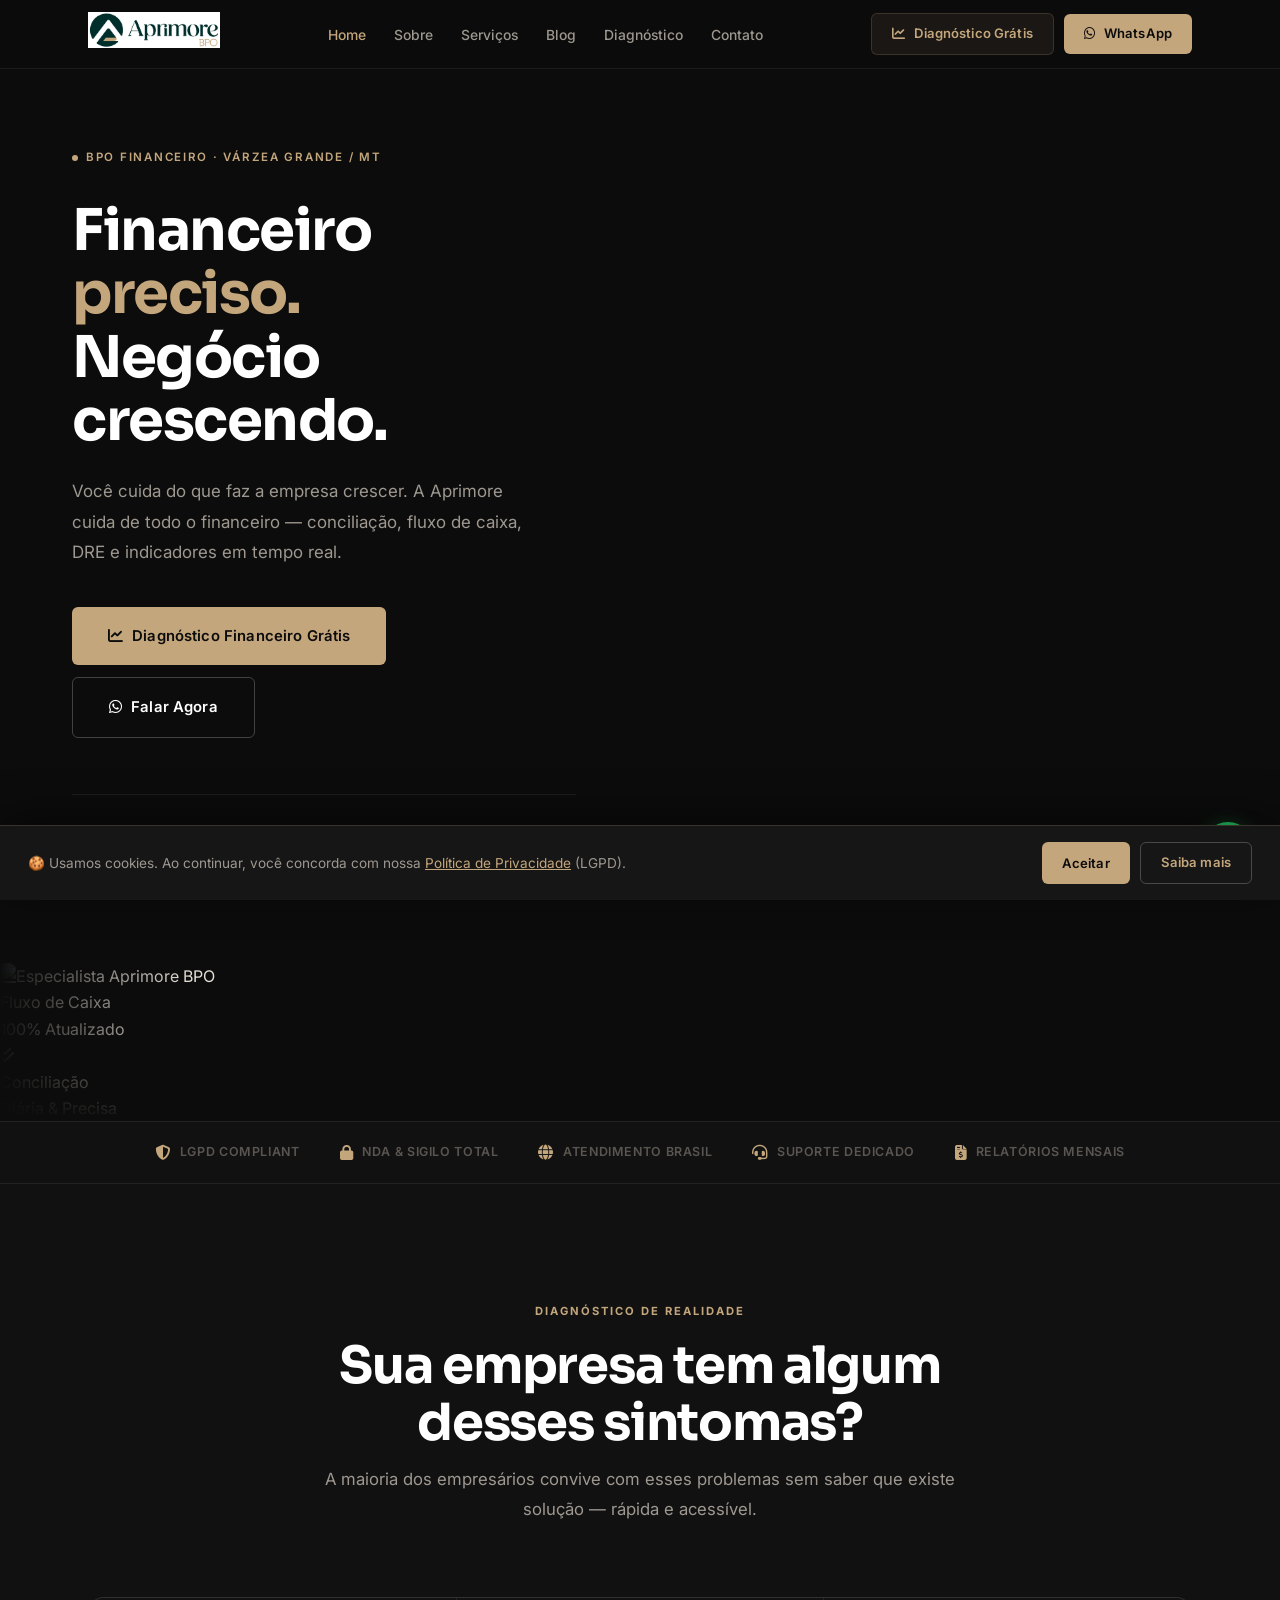
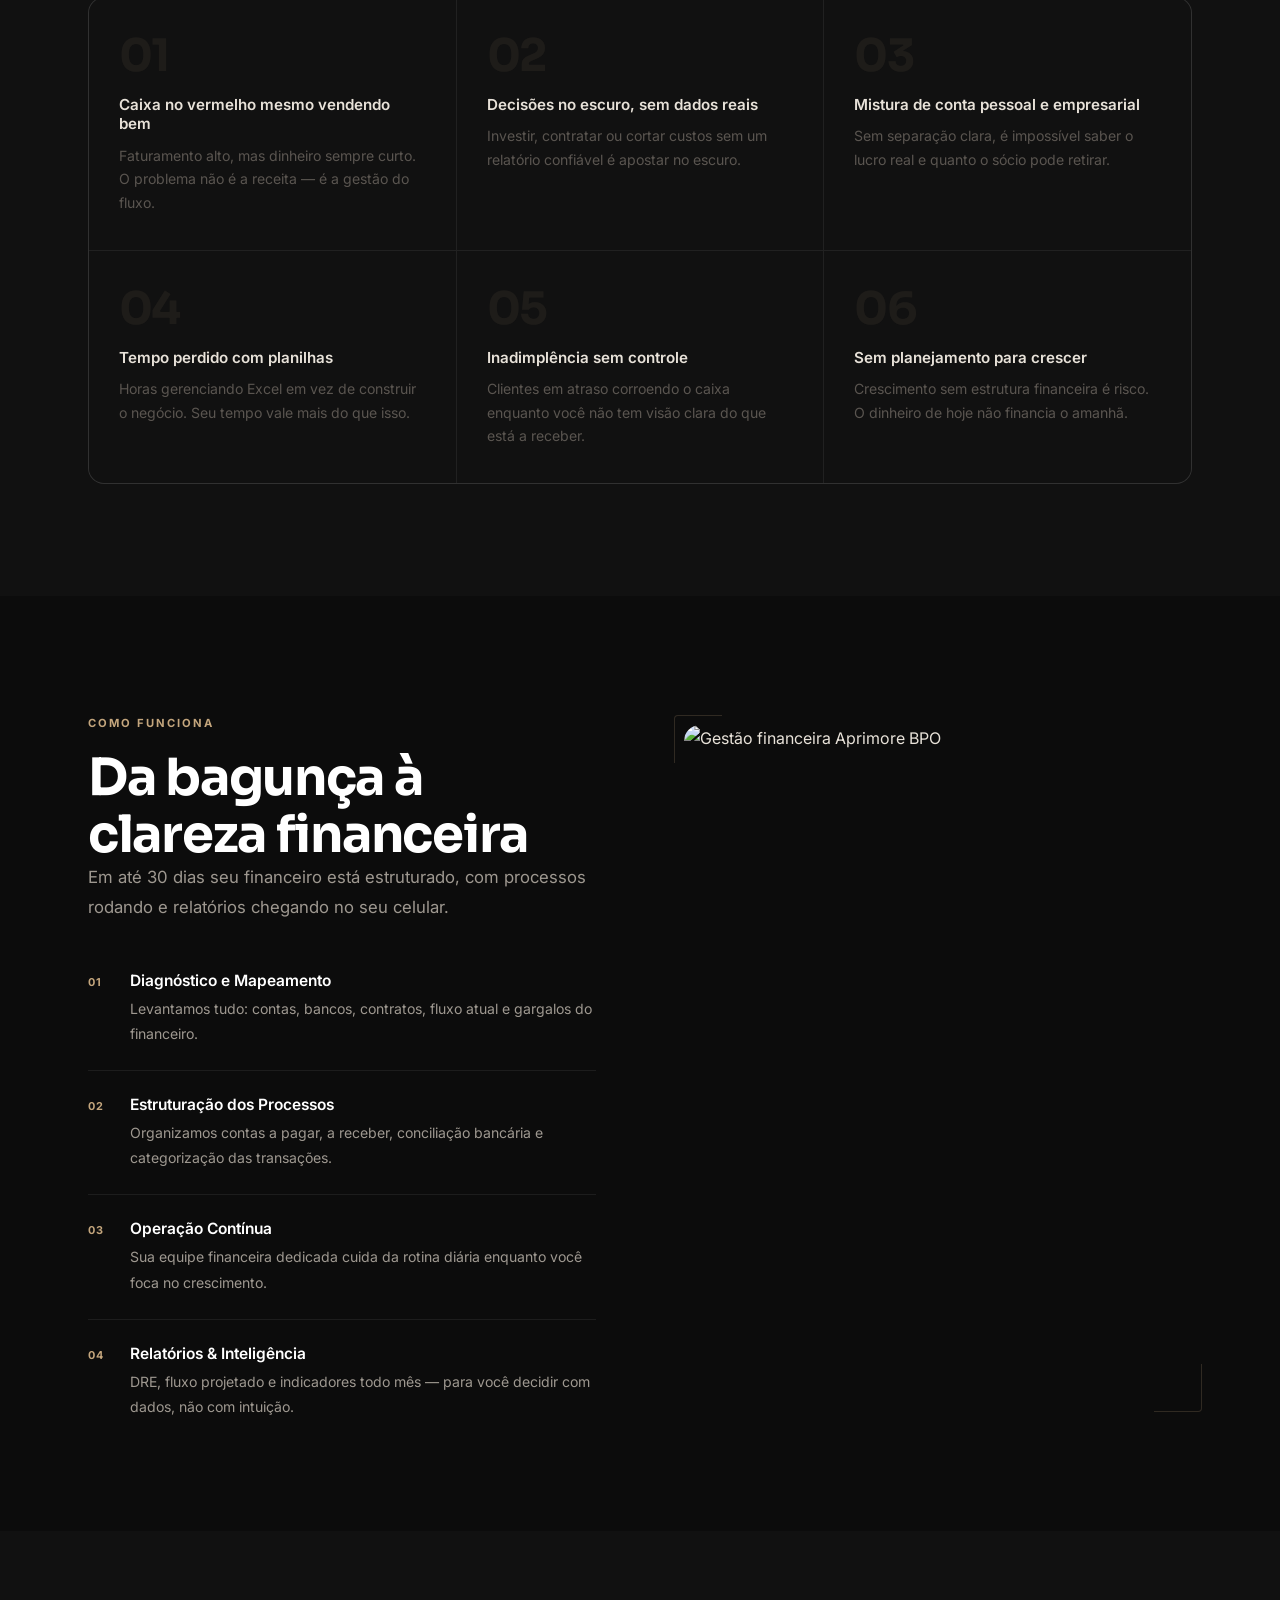
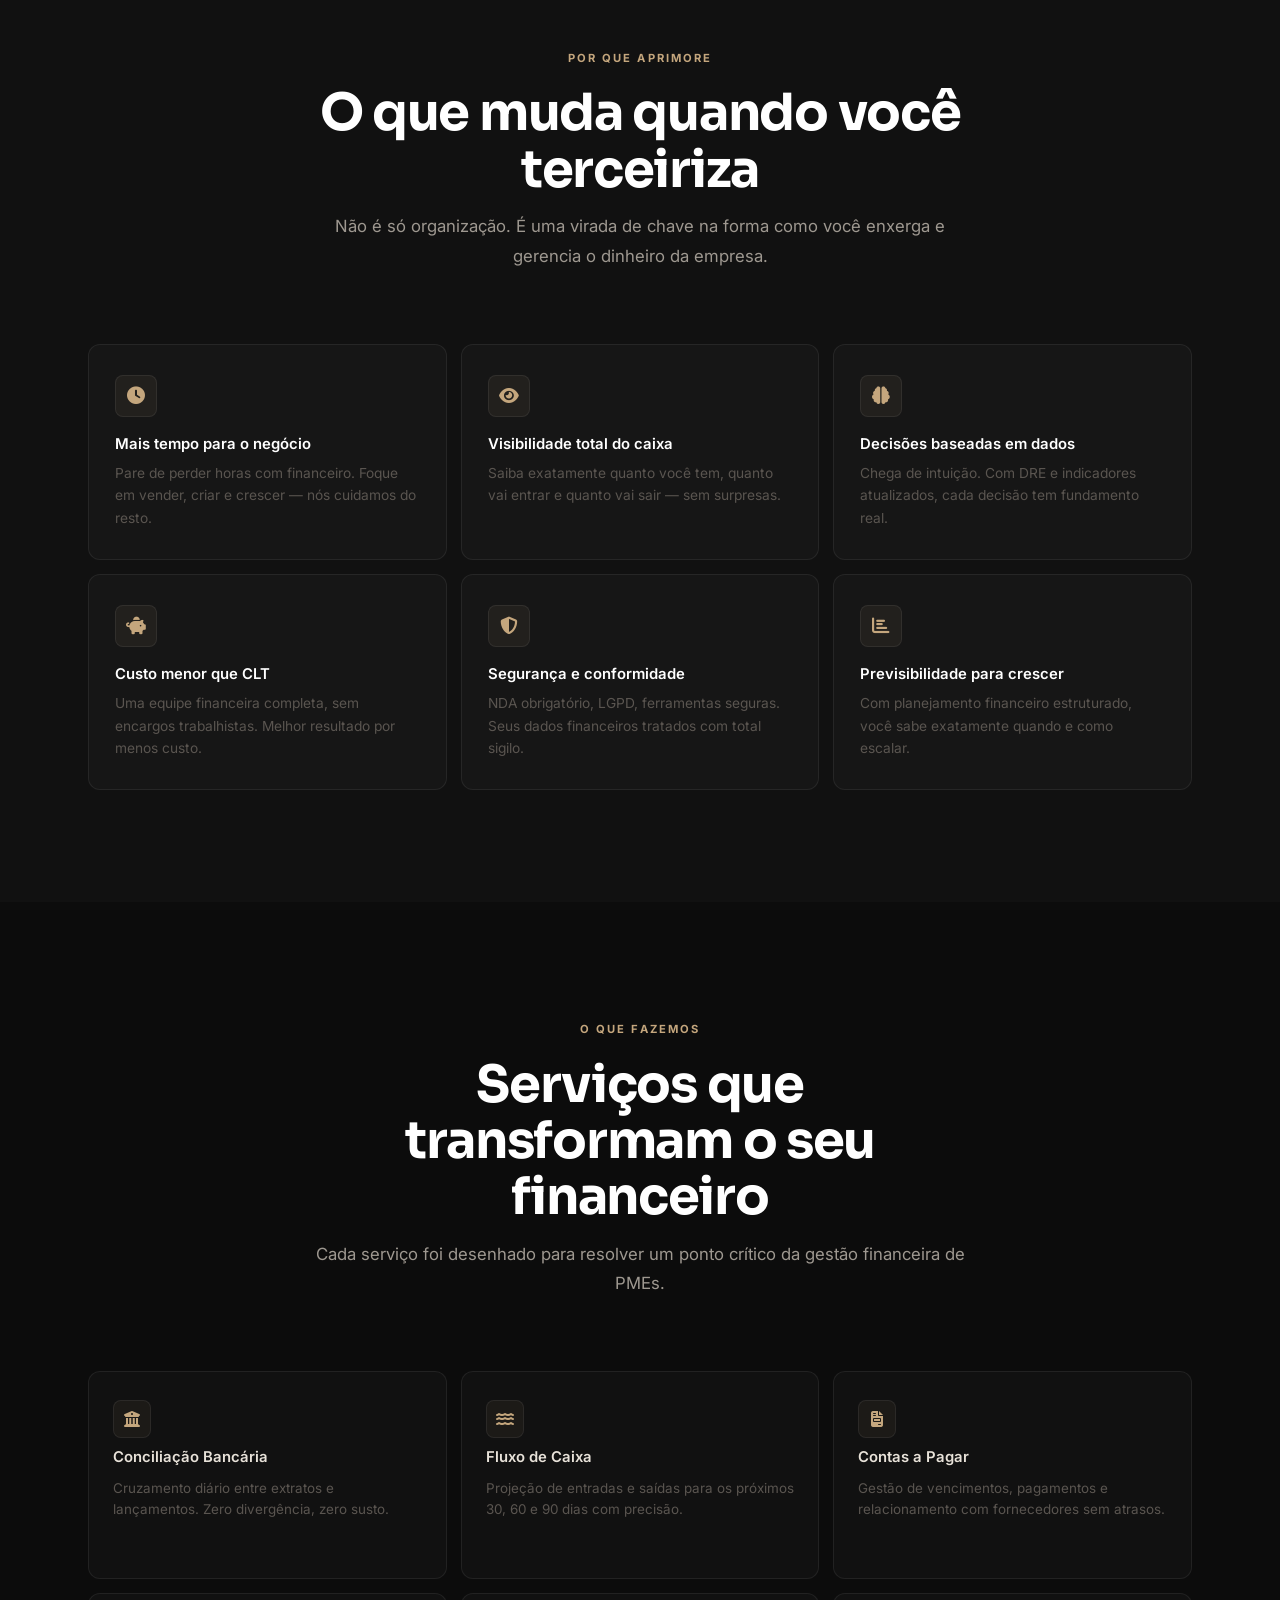
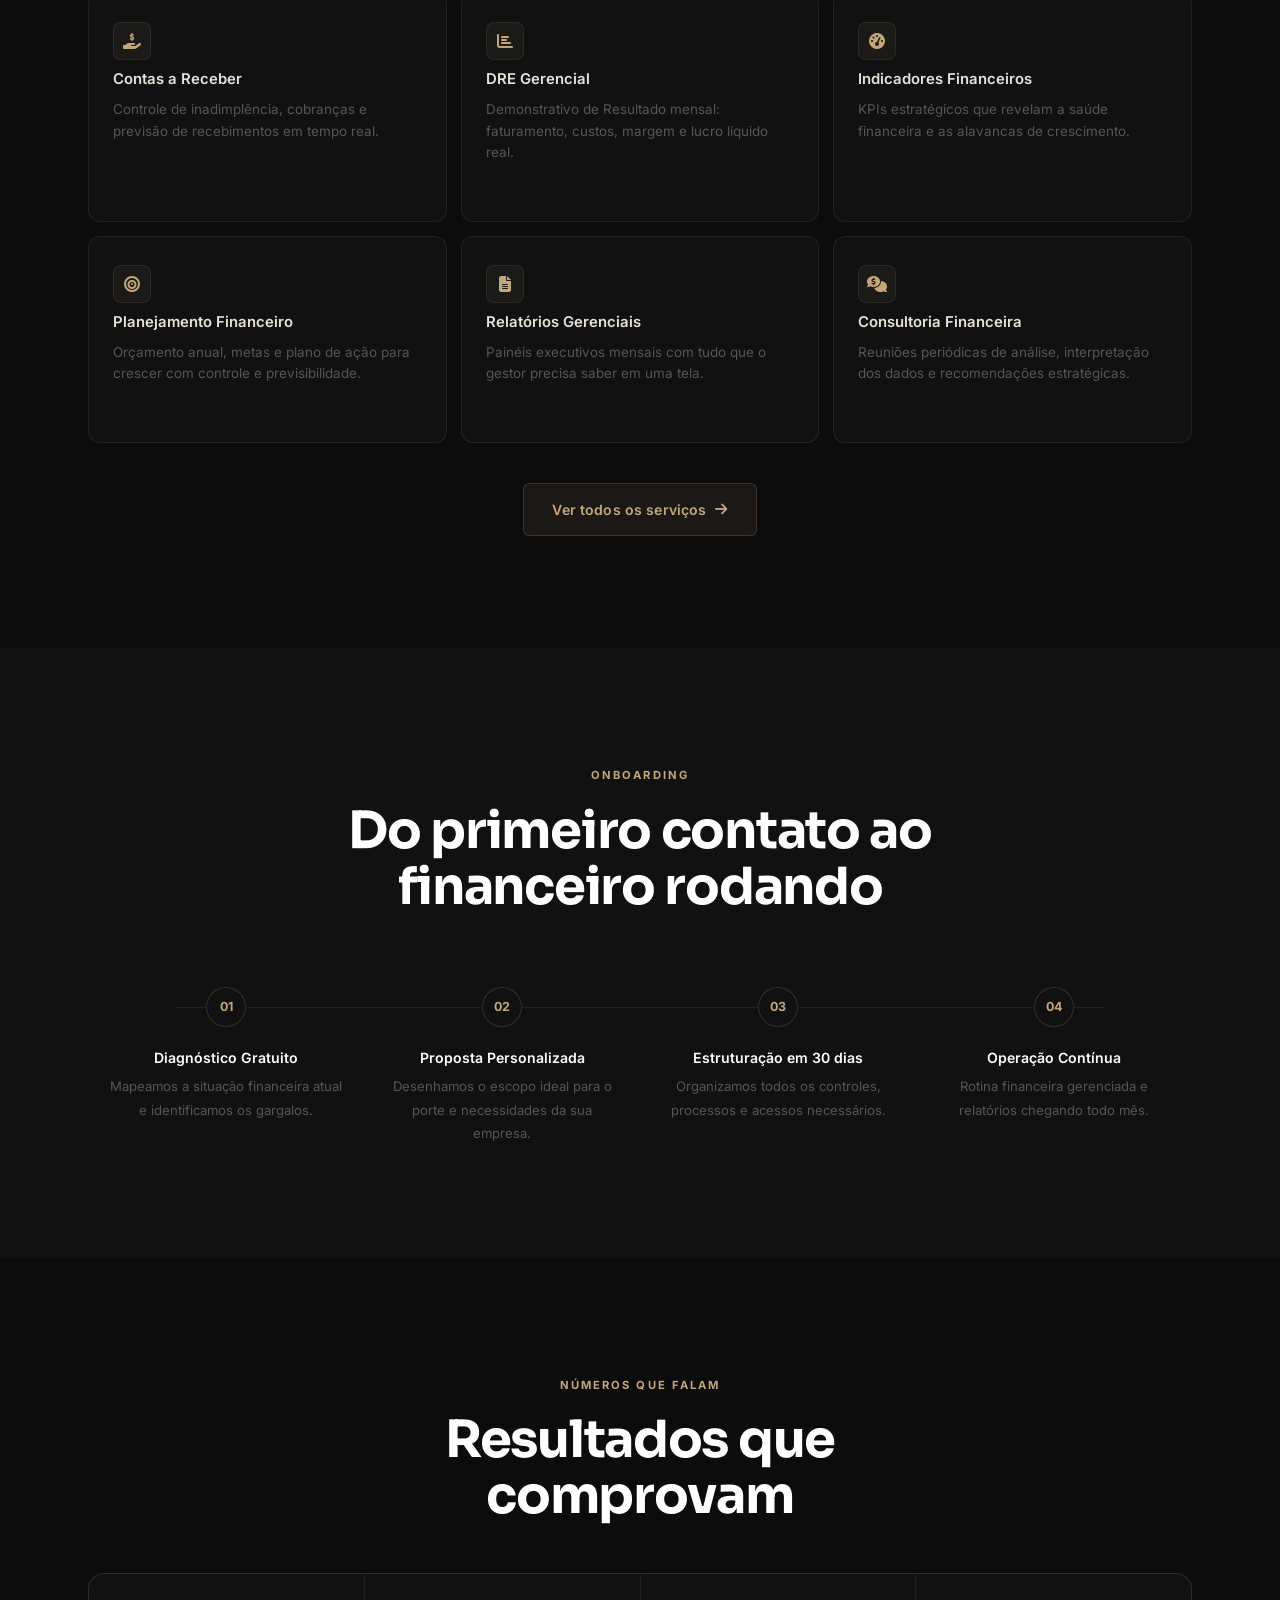
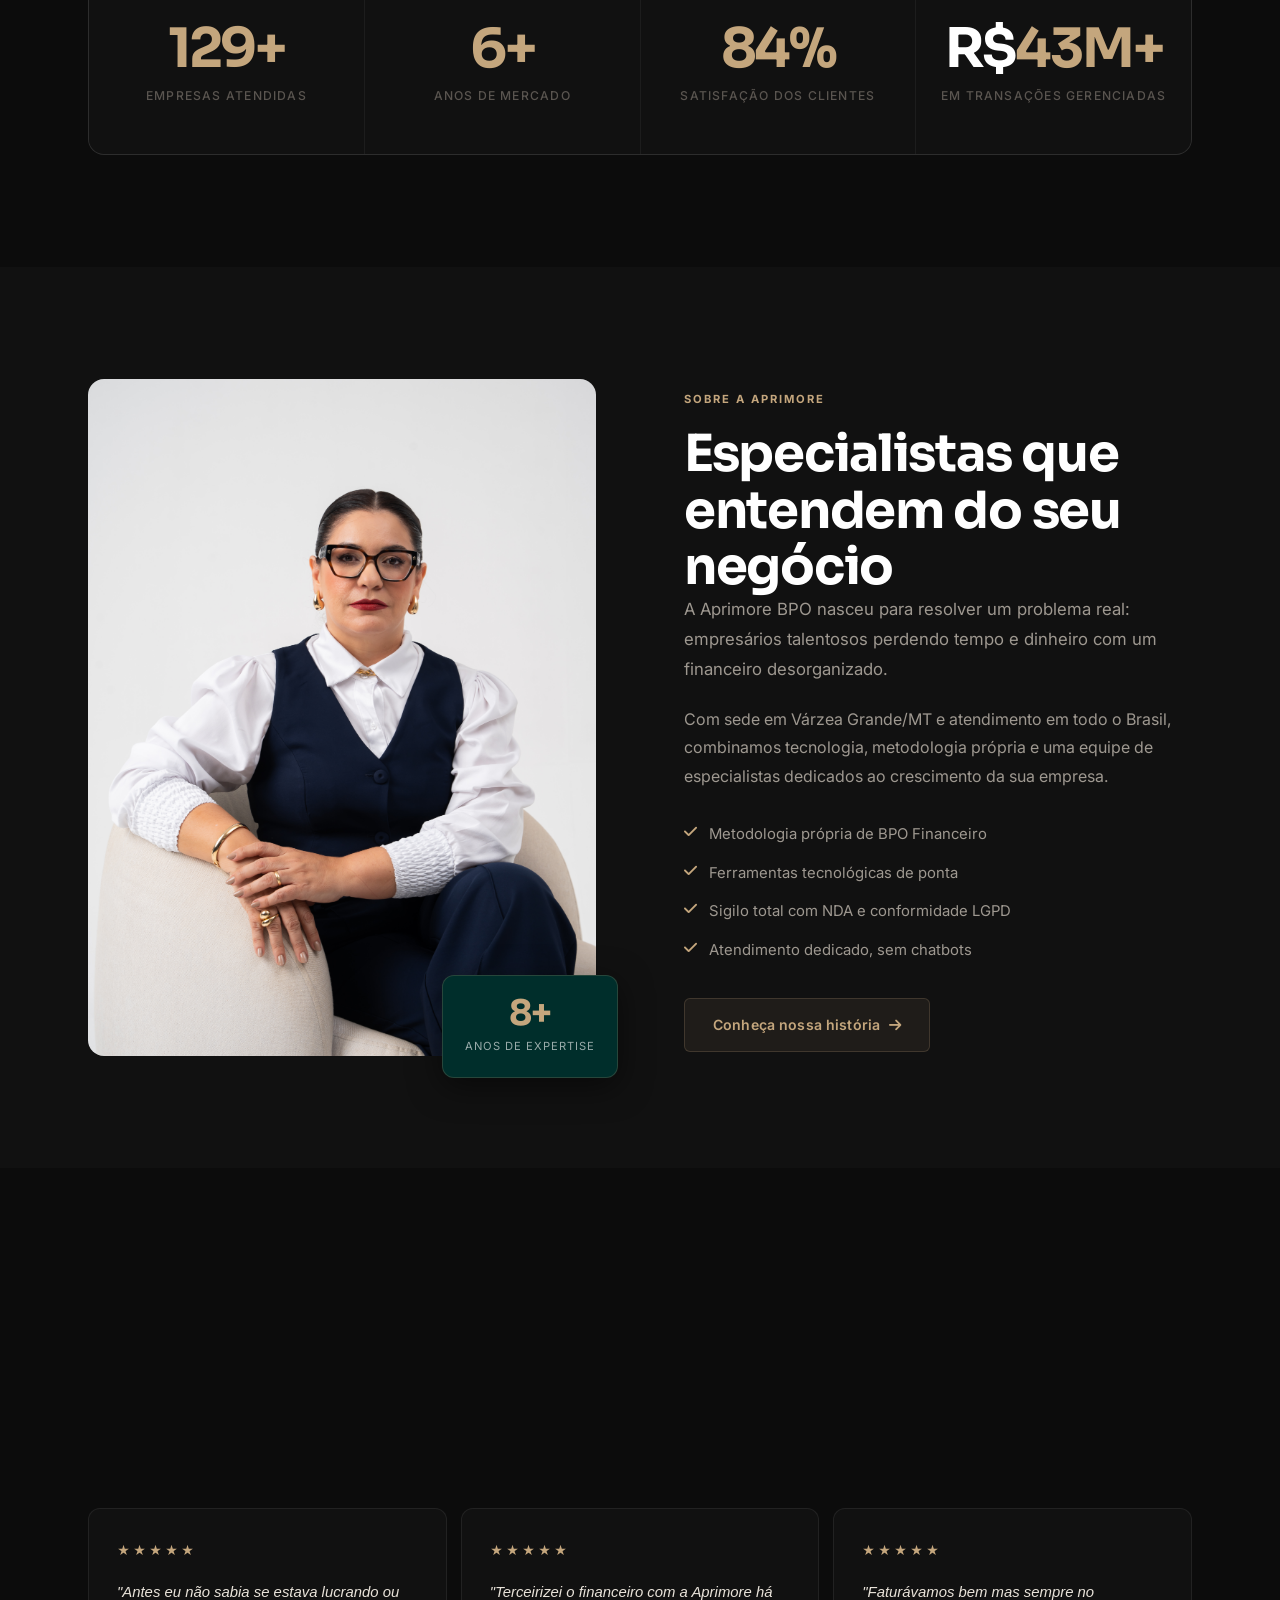
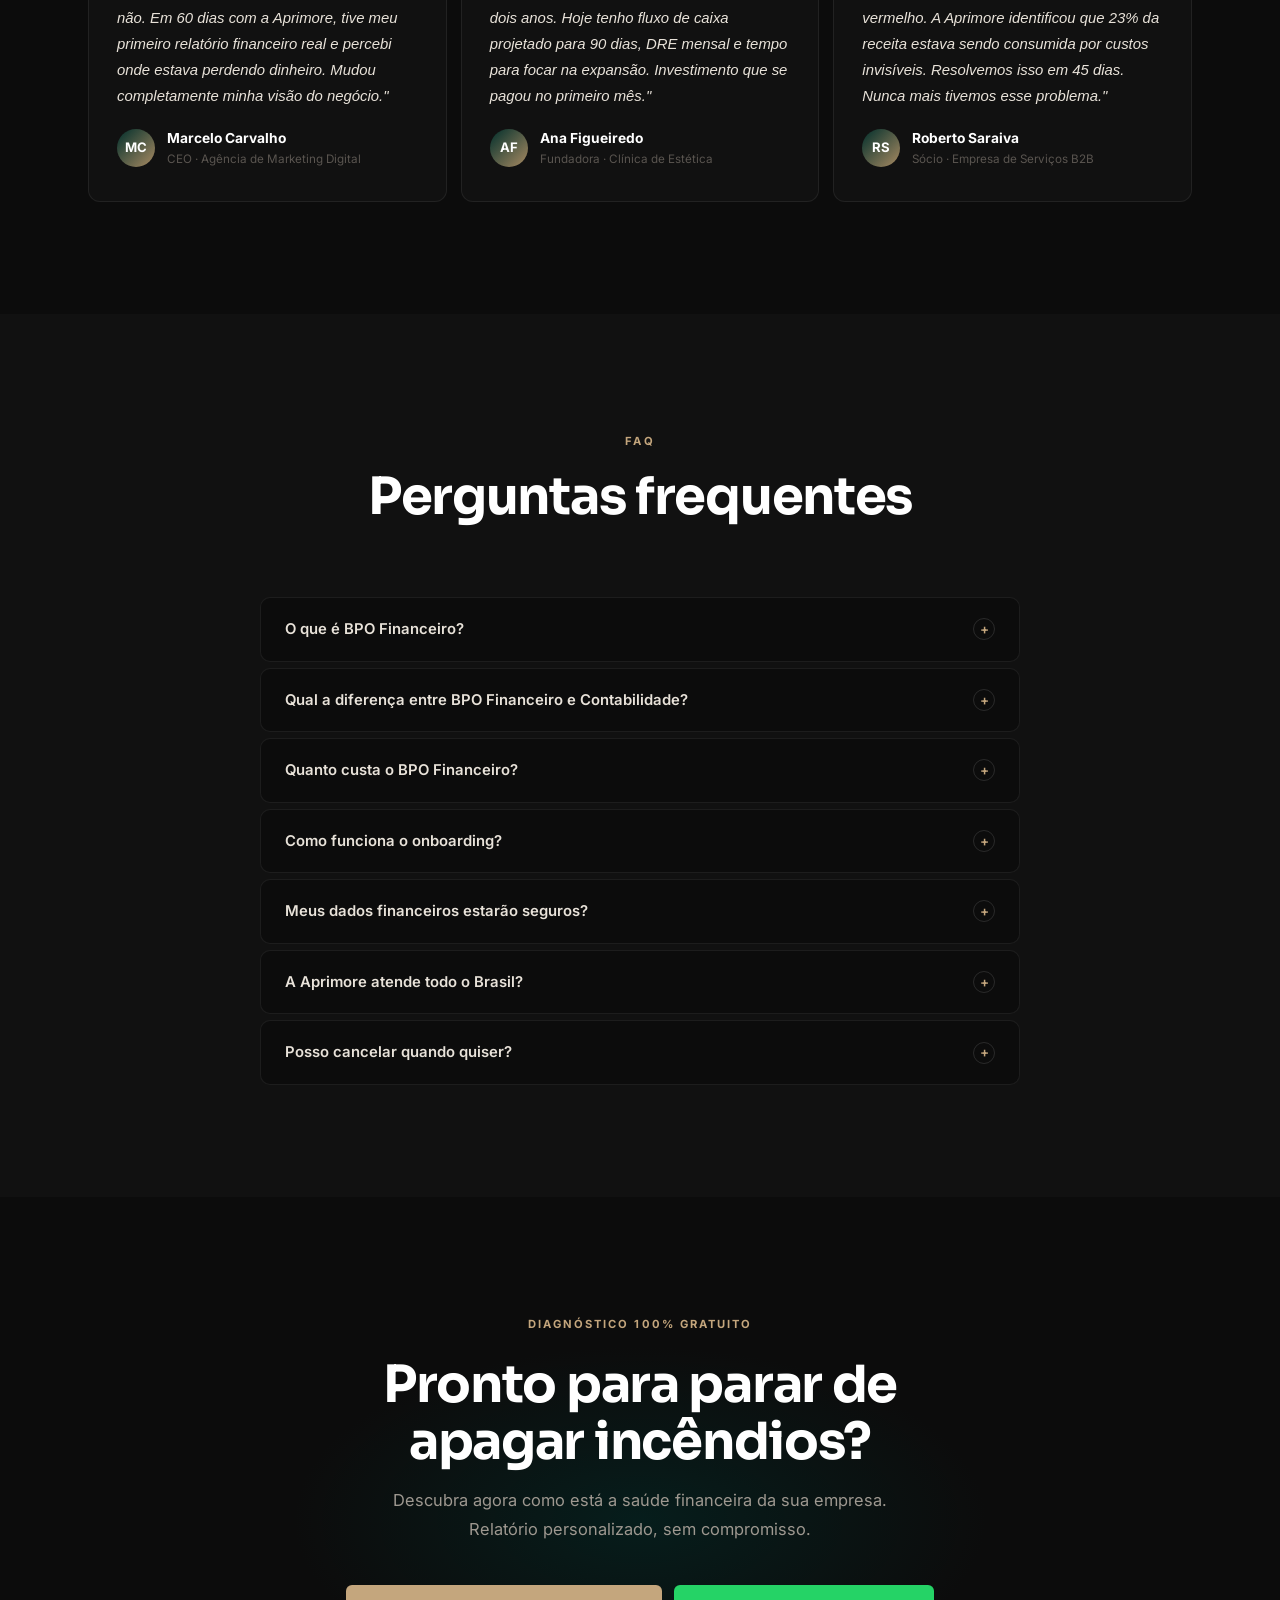
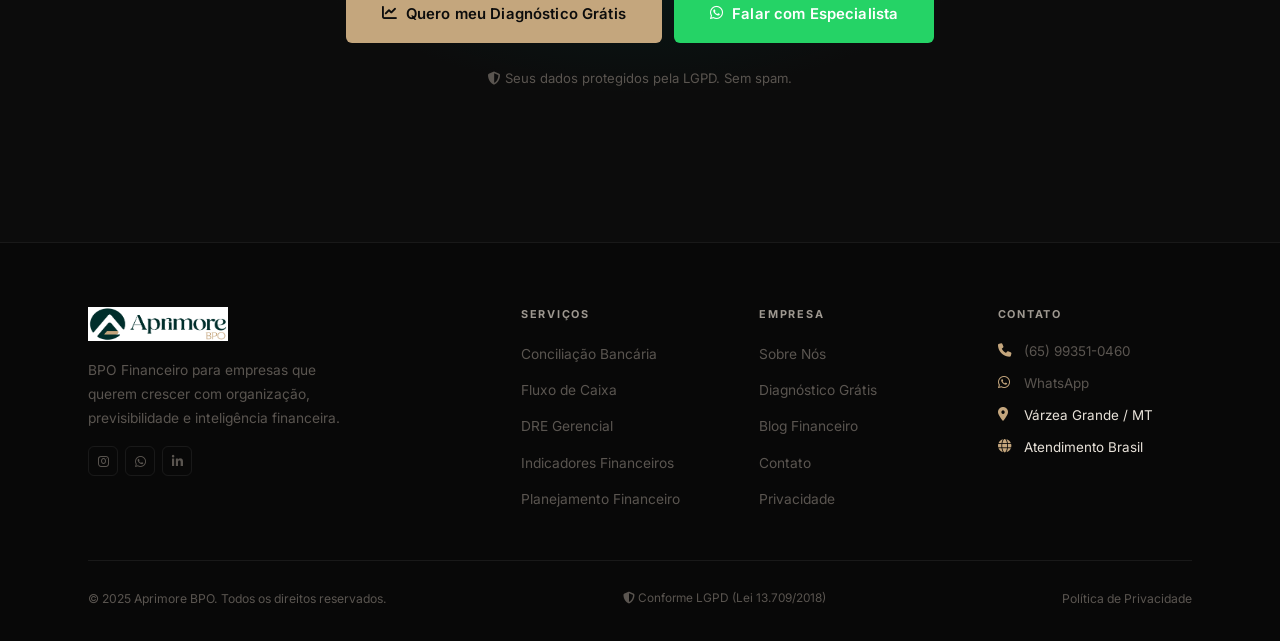
==== commit 049a2bc4: "Add files via upload" ====
--- a/index.html
+++ b/index.html
@@ -19,7 +19,7 @@
   <link rel="preconnect" href="https://fonts.gstatic.com" crossorigin>
   <link href="https://fonts.googleapis.com/css2?family=Sora:wght@600;700&family=Inter:wght@400;500;600&display=swap" rel="stylesheet">
   <link rel="stylesheet" href="https://cdnjs.cloudflare.com/ajax/libs/font-awesome/6.5.1/css/all.min.css">
-  <link rel="stylesheet" href="css/style.css">
+  <link rel="stylesheet" href="style.css">
 </head>
 <body>
 
@@ -28,18 +28,18 @@
   <div class="container">
     <div class="nav-inner">
       <a href="index.html" class="nav-logo">
-        <img src="images/logo.png" alt="Aprimore BPO" width="160" height="38">
+        <img src="logo.png" alt="Aprimore BPO" width="160" height="38">
       </a>
       <ul class="nav-links" role="list">
         <li><a href="index.html" class="active">Home</a></li>
-        <li><a href="pages/sobre.html">Sobre</a></li>
-        <li><a href="pages/servicos.html">Serviços</a></li>
-        <li><a href="pages/blog.html">Blog</a></li>
-        <li><a href="pages/diagnostico.html">Diagnóstico</a></li>
-        <li><a href="pages/contato.html">Contato</a></li>
+        <li><a href="sobre.html">Sobre</a></li>
+        <li><a href="servicos.html">Serviços</a></li>
+        <li><a href="blog.html">Blog</a></li>
+        <li><a href="diagnostico.html">Diagnóstico</a></li>
+        <li><a href="contato.html">Contato</a></li>
       </ul>
       <div class="nav-cta">
-        <a href="pages/diagnostico.html" class="btn btn-ghost btn-sm">
+        <a href="diagnostico.html" class="btn btn-ghost btn-sm">
           <i class="fas fa-chart-line"></i> Diagnóstico Grátis
         </a>
         <a href="https://wa.me/5565993510460?text=Olá!%20Quero%20saber%20mais%20sobre%20BPO%20Financeiro." target="_blank" rel="noopener" class="btn btn-primary btn-sm">
@@ -69,7 +69,7 @@
           Você cuida do que faz a empresa crescer. A Aprimore cuida de todo o financeiro — conciliação, fluxo de caixa, DRE e indicadores em tempo real.
         </p>
         <div class="hero-actions">
-          <a href="pages/diagnostico.html" class="btn btn-primary btn-lg">
+          <a href="diagnostico.html" class="btn btn-primary btn-lg">
             <i class="fas fa-chart-line"></i> Diagnóstico Financeiro Grátis
           </a>
           <a href="https://wa.me/5565993510460?text=Olá!%20Quero%20saber%20mais%20sobre%20o%20BPO%20Financeiro." target="_blank" rel="noopener" class="btn btn-outline btn-lg">
@@ -94,7 +94,7 @@
 
       <!-- Visual -->
       <div class="hero-visual">
-        <img src="images/foto1.jpg" alt="Especialista Aprimore BPO" class="hero-photo" loading="eager">
+        <img src="foto1.jpg" alt="Especialista Aprimore BPO" class="hero-photo" loading="eager">
         <div class="hero-photo-overlay"></div>
 
         <div class="hero-card hero-card-1">
@@ -214,7 +214,7 @@
         </div>
       </div>
       <div class="solution-visual animate-in">
-        <img src="images/foto2.jpg" alt="Gestão financeira Aprimore BPO" class="solution-photo">
+        <img src="foto2.jpg" alt="Gestão financeira Aprimore BPO" class="solution-photo">
       </div>
     </div>
   </div>
@@ -272,55 +272,55 @@
       <p>Cada serviço foi desenhado para resolver um ponto crítico da gestão financeira de PMEs.</p>
     </div>
     <div class="services-grid animate-in">
-      <a href="pages/servicos.html#conciliacao" class="service-card">
+      <a href="servicos.html#conciliacao" class="service-card">
         <div class="s-icon"><i class="fas fa-university"></i></div>
         <h4>Conciliação Bancária</h4>
         <p>Cruzamento diário entre extratos e lançamentos. Zero divergência, zero susto.</p>
         <span class="s-arrow">Ver detalhes <i class="fas fa-arrow-right"></i></span>
       </a>
-      <a href="pages/servicos.html#fluxo" class="service-card">
+      <a href="servicos.html#fluxo" class="service-card">
         <div class="s-icon"><i class="fas fa-water"></i></div>
         <h4>Fluxo de Caixa</h4>
         <p>Projeção de entradas e saídas para os próximos 30, 60 e 90 dias com precisão.</p>
         <span class="s-arrow">Ver detalhes <i class="fas fa-arrow-right"></i></span>
       </a>
-      <a href="pages/servicos.html#pagar" class="service-card">
+      <a href="servicos.html#pagar" class="service-card">
         <div class="s-icon"><i class="fas fa-file-invoice"></i></div>
         <h4>Contas a Pagar</h4>
         <p>Gestão de vencimentos, pagamentos e relacionamento com fornecedores sem atrasos.</p>
         <span class="s-arrow">Ver detalhes <i class="fas fa-arrow-right"></i></span>
       </a>
-      <a href="pages/servicos.html#receber" class="service-card">
+      <a href="servicos.html#receber" class="service-card">
         <div class="s-icon"><i class="fas fa-hand-holding-usd"></i></div>
         <h4>Contas a Receber</h4>
         <p>Controle de inadimplência, cobranças e previsão de recebimentos em tempo real.</p>
         <span class="s-arrow">Ver detalhes <i class="fas fa-arrow-right"></i></span>
       </a>
-      <a href="pages/servicos.html#dre" class="service-card">
+      <a href="servicos.html#dre" class="service-card">
         <div class="s-icon"><i class="fas fa-chart-bar"></i></div>
         <h4>DRE Gerencial</h4>
         <p>Demonstrativo de Resultado mensal: faturamento, custos, margem e lucro líquido real.</p>
         <span class="s-arrow">Ver detalhes <i class="fas fa-arrow-right"></i></span>
       </a>
-      <a href="pages/servicos.html#indicadores" class="service-card">
+      <a href="servicos.html#indicadores" class="service-card">
         <div class="s-icon"><i class="fas fa-tachometer-alt"></i></div>
         <h4>Indicadores Financeiros</h4>
         <p>KPIs estratégicos que revelam a saúde financeira e as alavancas de crescimento.</p>
         <span class="s-arrow">Ver detalhes <i class="fas fa-arrow-right"></i></span>
       </a>
-      <a href="pages/servicos.html#planejamento" class="service-card">
+      <a href="servicos.html#planejamento" class="service-card">
         <div class="s-icon"><i class="fas fa-bullseye"></i></div>
         <h4>Planejamento Financeiro</h4>
         <p>Orçamento anual, metas e plano de ação para crescer com controle e previsibilidade.</p>
         <span class="s-arrow">Ver detalhes <i class="fas fa-arrow-right"></i></span>
       </a>
-      <a href="pages/servicos.html#relatorios" class="service-card">
+      <a href="servicos.html#relatorios" class="service-card">
         <div class="s-icon"><i class="fas fa-file-alt"></i></div>
         <h4>Relatórios Gerenciais</h4>
         <p>Painéis executivos mensais com tudo que o gestor precisa saber em uma tela.</p>
         <span class="s-arrow">Ver detalhes <i class="fas fa-arrow-right"></i></span>
       </a>
-      <a href="pages/servicos.html#consultoria" class="service-card">
+      <a href="servicos.html#consultoria" class="service-card">
         <div class="s-icon"><i class="fas fa-comments-dollar"></i></div>
         <h4>Consultoria Financeira</h4>
         <p>Reuniões periódicas de análise, interpretação dos dados e recomendações estratégicas.</p>
@@ -328,7 +328,7 @@
       </a>
     </div>
     <div style="text-align:center;margin-top:40px;">
-      <a href="pages/servicos.html" class="btn btn-ghost">
+      <a href="servicos.html" class="btn btn-ghost">
         Ver todos os serviços <i class="fas fa-arrow-right"></i>
       </a>
     </div>
@@ -400,7 +400,7 @@
   <div class="container">
     <div class="about-grid">
       <div class="about-visual animate-in">
-        <img src="images/foto3.jpg" alt="Especialista Aprimore BPO" class="about-photo">
+        <img src="foto3.jpg" alt="Especialista Aprimore BPO" class="about-photo">
         <div class="about-badge">
           <strong>8+</strong>
           <span>Anos de Expertise</span>
@@ -429,7 +429,7 @@
             Atendimento dedicado, sem chatbots
           </li>
         </ul>
-        <a href="pages/sobre.html" class="btn btn-ghost">
+        <a href="sobre.html" class="btn btn-ghost">
           Conheça nossa história <i class="fas fa-arrow-right"></i>
         </a>
       </div>
@@ -529,7 +529,7 @@
     <h2>Pronto para parar de<br>apagar incêndios?</h2>
     <p>Descubra agora como está a saúde financeira da sua empresa. Relatório personalizado, sem compromisso.</p>
     <div class="cta-buttons">
-      <a href="pages/diagnostico.html" class="btn btn-primary btn-lg">
+      <a href="diagnostico.html" class="btn btn-primary btn-lg">
         <i class="fas fa-chart-line"></i> Quero meu Diagnóstico Grátis
       </a>
       <a href="https://wa.me/5565993510460?text=Olá!%20Vi%20o%20site%20e%20quero%20saber%20mais%20sobre%20o%20BPO%20Financeiro." target="_blank" rel="noopener" class="btn btn-whatsapp btn-lg">
@@ -547,7 +547,7 @@
   <div class="container">
     <div class="footer-grid">
       <div class="footer-brand">
-        <img src="images/logo.png" alt="Aprimore BPO" width="140" height="34">
+        <img src="logo.png" alt="Aprimore BPO" width="140" height="34">
         <p>BPO Financeiro para empresas que querem crescer com organização, previsibilidade e inteligência financeira.</p>
         <div class="footer-social">
           <a href="https://instagram.com/aprimorebpo" target="_blank" rel="noopener" aria-label="Instagram"><i class="fab fa-instagram"></i></a>
@@ -558,21 +558,21 @@
       <div class="footer-col">
         <h5>Serviços</h5>
         <ul class="footer-links">
-          <li><a href="pages/servicos.html#conciliacao">Conciliação Bancária</a></li>
-          <li><a href="pages/servicos.html#fluxo">Fluxo de Caixa</a></li>
-          <li><a href="pages/servicos.html#dre">DRE Gerencial</a></li>
-          <li><a href="pages/servicos.html#indicadores">Indicadores Financeiros</a></li>
-          <li><a href="pages/servicos.html#planejamento">Planejamento Financeiro</a></li>
+          <li><a href="servicos.html#conciliacao">Conciliação Bancária</a></li>
+          <li><a href="servicos.html#fluxo">Fluxo de Caixa</a></li>
+          <li><a href="servicos.html#dre">DRE Gerencial</a></li>
+          <li><a href="servicos.html#indicadores">Indicadores Financeiros</a></li>
+          <li><a href="servicos.html#planejamento">Planejamento Financeiro</a></li>
         </ul>
       </div>
       <div class="footer-col">
         <h5>Empresa</h5>
         <ul class="footer-links">
-          <li><a href="pages/sobre.html">Sobre Nós</a></li>
-          <li><a href="pages/diagnostico.html">Diagnóstico Grátis</a></li>
-          <li><a href="pages/blog.html">Blog Financeiro</a></li>
-          <li><a href="pages/contato.html">Contato</a></li>
-          <li><a href="pages/politica-privacidade.html">Privacidade</a></li>
+          <li><a href="sobre.html">Sobre Nós</a></li>
+          <li><a href="diagnostico.html">Diagnóstico Grátis</a></li>
+          <li><a href="blog.html">Blog Financeiro</a></li>
+          <li><a href="contato.html">Contato</a></li>
+          <li><a href="politica-privacidade.html">Privacidade</a></li>
         </ul>
       </div>
       <div class="footer-col">
@@ -600,17 +600,17 @@
     <div class="footer-bottom">
       <span>© 2025 Aprimore BPO. Todos os direitos reservados.</span>
       <span class="footer-lgpd"><i class="fas fa-shield-alt"></i> Conforme LGPD (Lei 13.709/2018)</span>
-      <a href="pages/politica-privacidade.html" style="color:var(--texto-dk);text-decoration:none;font-size:0.76rem">Política de Privacidade</a>
+      <a href="politica-privacidade.html" style="color:var(--texto-dk);text-decoration:none;font-size:0.76rem">Política de Privacidade</a>
     </div>
   </div>
 </footer>
 
 <!-- Cookie Banner -->
 <div id="cookieBanner" class="cookie-banner" style="display:none">
-  <p>🍪 Usamos cookies. Ao continuar, você concorda com nossa <a href="pages/politica-privacidade.html">Política de Privacidade</a> (LGPD).</p>
+  <p>🍪 Usamos cookies. Ao continuar, você concorda com nossa <a href="politica-privacidade.html">Política de Privacidade</a> (LGPD).</p>
   <div class="cookie-actions">
     <button class="btn btn-primary btn-sm" onclick="acceptCookies()">Aceitar</button>
-    <a href="pages/politica-privacidade.html" class="btn btn-outline btn-sm">Saiba mais</a>
+    <a href="politica-privacidade.html" class="btn btn-outline btn-sm">Saiba mais</a>
   </div>
 </div>
 
@@ -619,6 +619,6 @@
   <i class="fab fa-whatsapp" style="color:#fff;font-size:1.7rem"></i>
 </a>
 
-<script src="js/main.js"></script>
+<script src="main.js"></script>
 </body>
 </html>
--- a/style.css
+++ b/style.css
@@ -0,0 +1,1108 @@
+/* =====================================================
+   APRIMORE BPO — v4 "Empreenda-style"
+   Inspirado em: empreendabpo.com.br
+   Fundo escuro · tipo grande · muito espaço · foto limpa
+   ===================================================== */
+
+*, *::before, *::after { box-sizing: border-box; margin: 0; padding: 0; }
+
+:root {
+  --preto:    #0c0c0c;
+  --preto-1:  #111111;
+  --preto-2:  #161616;
+  --preto-3:  #1e1e1e;
+  --verde:    #002e2b;
+  --verde-2:  #003d38;
+  --ouro:     #c4a67d;
+  --ouro-2:   #d4ba96;
+  --ouro-3:   #a88a62;
+  --branco:   #ffffff;
+  --cinza-1:  #e8e2d9;
+  --cinza-2:  #9e9890;
+  --cinza-3:  #5a5550;
+  --cinza-4:  #2e2e2e;
+  --borda:    rgba(255,255,255,0.07);
+  --borda-2:  rgba(255,255,255,0.12);
+  --borda-ouro: rgba(196,166,125,0.2);
+
+  /* compat */
+  --dourado: #c4a67d;
+  --dourado-light: #d4ba96;
+  --dourado-dark: #a88a62;
+  --texto: #e8e2d9;
+  --texto-md: #9e9890;
+  --texto-dk: #5a5550;
+  --bg: #0c0c0c;
+  --bg-1: #111111;
+  --bg-2: #161616;
+  --verde-md: #003d38;
+  --verde-hi: #004d47;
+  --ouro-hi: #d4ba96;
+  --ouro-dk: #a88a62;
+  --ouro-line: rgba(196,166,125,0.2);
+  --borda-hi: rgba(255,255,255,0.12);
+  --verde-escuro: #002e2b;
+  --verde-light: #003d38;
+  --verde-mid: #003d38;
+  --verde-pale: rgba(0,46,43,0.2);
+  --cinza-bg: #111111;
+  --cinza-light: rgba(255,255,255,0.07);
+  --radius-sm: 6px;
+  --radius-md: 12px;
+  --radius-lg: 20px;
+  --radius-xl: 36px;
+  --transition: all 0.28s cubic-bezier(0.4,0,0.2,1);
+  --t: all 0.28s cubic-bezier(0.4,0,0.2,1);
+  --sh-card: 0 8px 40px rgba(0,0,0,0.45);
+  --sh-lg: 0 24px 64px rgba(0,0,0,0.55);
+  --r-sm: 6px;
+  --r-md: 12px;
+  --r-lg: 20px;
+}
+
+html { scroll-behavior: smooth; font-size: 16px; }
+
+body {
+  font-family: 'Inter', 'Lato', sans-serif;
+  background: var(--preto);
+  color: var(--cinza-1);
+  line-height: 1.65;
+  overflow-x: hidden;
+  -webkit-font-smoothing: antialiased;
+}
+
+/* ── TIPOGRAFIA ── */
+h1, h2 {
+  font-family: 'Sora', 'Inter', sans-serif;
+  font-weight: 700;
+  line-height: 1.1;
+  letter-spacing: -0.025em;
+  color: var(--branco);
+}
+h3, h4, h5 {
+  font-family: 'Inter', sans-serif;
+  font-weight: 600;
+  line-height: 1.3;
+  color: var(--branco);
+}
+h1 { font-size: clamp(2.6rem, 5.5vw, 4.6rem); }
+h2 { font-size: clamp(2rem, 4vw, 3.2rem); }
+h3 { font-size: clamp(1.1rem, 2vw, 1.35rem); }
+h4 { font-size: 1rem; }
+p  { color: var(--cinza-2); line-height: 1.78; }
+
+em { font-style: normal; color: var(--ouro); }
+
+/* ── LAYOUT ── */
+.container { max-width: 1160px; margin: 0 auto; padding: 0 28px; }
+.section    { padding: 112px 0; }
+.section-sm { padding: 72px 0; }
+
+/* ── EYEBROW ── */
+.eyebrow {
+  display: inline-block;
+  font-size: 0.7rem;
+  font-weight: 700;
+  letter-spacing: 0.18em;
+  text-transform: uppercase;
+  color: var(--ouro);
+  margin-bottom: 18px;
+}
+
+/* ── BOTÕES ── */
+.btn {
+  display: inline-flex;
+  align-items: center;
+  gap: 9px;
+  padding: 14px 28px;
+  font-family: 'Inter', sans-serif;
+  font-size: 0.88rem;
+  font-weight: 600;
+  text-decoration: none;
+  cursor: pointer;
+  border: none;
+  border-radius: 6px;
+  transition: var(--t);
+  white-space: nowrap;
+  letter-spacing: 0.01em;
+}
+.btn-primary {
+  background: var(--ouro);
+  color: var(--preto);
+}
+.btn-primary:hover { background: var(--ouro-2); transform: translateY(-2px); }
+
+.btn-outline {
+  background: transparent;
+  color: var(--branco);
+  border: 1px solid rgba(255,255,255,0.22);
+}
+.btn-outline:hover { border-color: rgba(255,255,255,0.55); background: rgba(255,255,255,0.04); }
+
+.btn-ghost {
+  background: rgba(196,166,125,0.08);
+  color: var(--ouro);
+  border: 1px solid var(--borda-ouro);
+}
+.btn-ghost:hover { background: rgba(196,166,125,0.15); transform: translateY(-2px); }
+
+.btn-verde {
+  background: var(--verde);
+  color: var(--branco);
+  border: 1px solid var(--borda-ouro);
+}
+.btn-verde:hover { background: var(--verde-2); transform: translateY(-2px); }
+
+.btn-dourado { background: var(--ouro); color: var(--preto); }
+.btn-dourado:hover { background: var(--ouro-2); transform: translateY(-2px); }
+
+.btn-whatsapp { background: #25d366; color: #fff; }
+.btn-whatsapp:hover { background: #22bf5c; transform: translateY(-2px); }
+
+.btn-lg { padding: 17px 36px; font-size: 0.93rem; }
+.btn-sm { padding: 9px 20px; font-size: 0.82rem; }
+
+/* ── BADGE EYEBROW LEGADO ── */
+.badge {
+  display: inline-flex;
+  align-items: center;
+  gap: 8px;
+  font-size: 0.7rem;
+  font-weight: 700;
+  letter-spacing: 0.14em;
+  text-transform: uppercase;
+  color: var(--ouro);
+  margin-bottom: 18px;
+  background: transparent;
+  border: none;
+  padding: 0;
+}
+.badge-dot { width: 5px; height: 5px; background: var(--ouro); border-radius: 50%; display: inline-block; }
+
+/* =====================================================
+   NAVBAR
+   ===================================================== */
+.navbar {
+  position: fixed;
+  top: 0; left: 0; right: 0;
+  z-index: 100;
+  background: rgba(12,12,12,0.9);
+  backdrop-filter: blur(20px);
+  -webkit-backdrop-filter: blur(20px);
+  border-bottom: 1px solid var(--borda);
+  transition: var(--t);
+}
+.navbar.scrolled { box-shadow: 0 2px 32px rgba(0,0,0,0.6); }
+.nav-inner {
+  display: flex;
+  align-items: center;
+  justify-content: space-between;
+  height: 68px;
+}
+.nav-logo img { height: 36px; width: auto; }
+.nav-links {
+  display: flex;
+  align-items: center;
+  gap: 0;
+  list-style: none;
+}
+.nav-links a {
+  text-decoration: none;
+  color: var(--cinza-2);
+  font-size: 0.87rem;
+  font-weight: 500;
+  padding: 8px 14px;
+  border-radius: 6px;
+  transition: var(--t);
+}
+.nav-links a:hover { color: var(--branco); }
+.nav-links a.active { color: var(--ouro); }
+.nav-cta { display: flex; align-items: center; gap: 10px; }
+.nav-toggle, .nav-hamburger {
+  display: none;
+  flex-direction: column;
+  gap: 5px;
+  cursor: pointer;
+  padding: 8px;
+  background: none;
+  border: none;
+}
+.nav-toggle span, .nav-hamburger span {
+  width: 22px; height: 1.5px;
+  background: var(--cinza-1);
+  border-radius: 2px;
+  transition: var(--t);
+  display: block;
+}
+
+/* =====================================================
+   HERO — foto fullheight, copy esquerda
+   ===================================================== */
+.hero {
+  min-height: 100vh;
+  display: grid;
+  grid-template-columns: 1fr 1fr;
+  align-items: stretch;
+  padding-top: 68px;
+  background: var(--preto);
+  position: relative;
+  overflow: hidden;
+}
+
+/* lado esquerdo — copy */
+.hero-content {
+  display: flex;
+  flex-direction: column;
+  justify-content: center;
+  padding: 80px 64px 80px max(32px, calc((100vw - 1160px)/2 + 28px));
+  position: relative;
+  z-index: 2;
+}
+
+.hero-tag {
+  display: inline-flex;
+  align-items: center;
+  gap: 8px;
+  font-size: 0.72rem;
+  font-weight: 600;
+  letter-spacing: 0.15em;
+  text-transform: uppercase;
+  color: var(--ouro);
+  margin-bottom: 32px;
+}
+.hero-tag-dot {
+  width: 6px; height: 6px;
+  background: var(--ouro);
+  border-radius: 50%;
+  animation: blink 2.4s ease-in-out infinite;
+}
+@keyframes blink {
+  0%, 100% { opacity: 1; }
+  50% { opacity: 0.3; }
+}
+
+.hero h1 {
+  font-size: clamp(2.8rem, 4.5vw, 4.2rem);
+  margin-bottom: 24px;
+  line-height: 1.1;
+}
+.hero h1 em {
+  color: var(--ouro);
+  font-style: normal;
+}
+
+.hero-sub {
+  font-size: 1.06rem;
+  color: var(--cinza-2);
+  max-width: 460px;
+  margin-bottom: 40px;
+  line-height: 1.78;
+}
+
+.hero-actions {
+  display: flex;
+  flex-wrap: wrap;
+  gap: 12px;
+  margin-bottom: 56px;
+}
+
+.hero-stats {
+  display: flex;
+  gap: 36px;
+  padding-top: 32px;
+  border-top: 1px solid var(--borda);
+}
+.hero-stat-num {
+  font-family: 'Sora', 'Inter', sans-serif;
+  font-size: 2rem;
+  font-weight: 700;
+  color: var(--ouro);
+  line-height: 1;
+  margin-bottom: 5px;
+  letter-spacing: -0.02em;
+}
+.hero-stat-label {
+  font-size: 0.72rem;
+  color: var(--cinza-3);
+  font-weight: 500;
+  text-transform: uppercase;
+  letter-spacing: 0.09em;
+}
+
+/* lado direito — foto */
+.hero-visual {
+  position: relative;
+  overflow: hidden;
+}
+.hero-photo {
+  position: absolute;
+  inset: 0;
+  width: 100%;
+  height: 100%;
+  object-fit: cover;
+  object-position: top center;
+  display: block;
+}
+/* fade da foto para o fundo escuro no lado esquerdo */
+.hero-visual::before {
+  content: '';
+  position: absolute;
+  inset: 0;
+  background: linear-gradient(to right, var(--preto) 0%, transparent 30%);
+  z-index: 1;
+  pointer-events: none;
+}
+/* fade sutil embaixo */
+.hero-visual::after {
+  content: '';
+  position: absolute;
+  left: 0; right: 0; bottom: 0;
+  height: 40%;
+  background: linear-gradient(to top, var(--preto) 0%, transparent 100%);
+  z-index: 1;
+  pointer-events: none;
+}
+
+/* =====================================================
+   PROOF STRIP
+   ===================================================== */
+.proof-strip {
+  background: var(--preto-1);
+  border-top: 1px solid var(--borda);
+  border-bottom: 1px solid var(--borda);
+  padding: 20px 0;
+}
+.proof-inner {
+  display: flex;
+  align-items: center;
+  justify-content: center;
+  gap: 40px;
+  flex-wrap: wrap;
+}
+.proof-item {
+  display: flex;
+  align-items: center;
+  gap: 9px;
+  font-size: 0.78rem;
+  font-weight: 600;
+  color: var(--cinza-3);
+  letter-spacing: 0.05em;
+  text-transform: uppercase;
+  white-space: nowrap;
+}
+.proof-item i { color: var(--ouro); font-size: 0.95rem; }
+
+/* =====================================================
+   SEC HEADER PADRÃO
+   ===================================================== */
+.sec-header { text-align: center; max-width: 660px; margin: 0 auto 72px; }
+.sec-header h2 { margin-bottom: 14px; }
+.sec-header p { font-size: 1.05rem; }
+
+/* =====================================================
+   PROBLEMAS
+   ===================================================== */
+.problems-section { background: var(--preto-1); padding: 112px 0; }
+.problems-grid {
+  display: grid;
+  grid-template-columns: repeat(3, 1fr);
+  gap: 1px;
+  background: var(--borda);
+  border: 1px solid var(--borda);
+  border-radius: 16px;
+  overflow: hidden;
+  margin-top: 64px;
+}
+.problem-card {
+  background: var(--preto-1);
+  padding: 36px 30px;
+  transition: var(--t);
+}
+.problem-card:hover { background: var(--preto-2); }
+.p-num {
+  font-family: 'Sora', 'Inter', sans-serif;
+  font-size: 2.8rem;
+  font-weight: 700;
+  color: rgba(196,166,125,0.08);
+  line-height: 1;
+  margin-bottom: 16px;
+  letter-spacing: -0.04em;
+  display: block;
+}
+.problem-card h4 { color: var(--cinza-1); margin-bottom: 10px; font-size: 0.95rem; }
+.problem-card p  { font-size: 0.88rem; color: var(--cinza-3); line-height: 1.65; }
+
+/* =====================================================
+   SOLUÇÃO — foto + lista
+   ===================================================== */
+.solution-section { background: var(--preto); }
+.solution-grid {
+  display: grid;
+  grid-template-columns: 1fr 1fr;
+  gap: 88px;
+  align-items: center;
+}
+.solution-visual { position: relative; }
+.solution-photo {
+  width: 100%;
+  border-radius: 16px;
+  display: block;
+  object-fit: cover;
+  aspect-ratio: 3/4;
+}
+/* cantos técnicos */
+.solution-visual::before {
+  content: '';
+  position: absolute;
+  top: -10px; left: -10px;
+  width: 48px; height: 48px;
+  border-top: 1.5px solid var(--borda-ouro);
+  border-left: 1.5px solid var(--borda-ouro);
+  border-radius: 4px 0 0 0;
+}
+.solution-visual::after {
+  content: '';
+  position: absolute;
+  bottom: -10px; right: -10px;
+  width: 48px; height: 48px;
+  border-bottom: 1.5px solid var(--borda-ouro);
+  border-right: 1.5px solid var(--borda-ouro);
+  border-radius: 0 0 4px 0;
+}
+.solution-list { display: flex; flex-direction: column; }
+.solution-item {
+  display: flex;
+  gap: 18px;
+  align-items: flex-start;
+  padding: 24px 0;
+  border-bottom: 1px solid var(--borda);
+}
+.solution-item:first-child { padding-top: 0; }
+.solution-item:last-child { border-bottom: none; padding-bottom: 0; }
+.sol-num {
+  font-size: 0.68rem;
+  font-weight: 700;
+  color: var(--ouro);
+  letter-spacing: 0.1em;
+  padding-top: 3px;
+  flex-shrink: 0;
+  width: 24px;
+}
+.solution-item h4 { color: var(--branco); margin-bottom: 5px; font-size: 0.97rem; }
+.solution-item p  { font-size: 0.88rem; color: var(--cinza-2); }
+
+/* =====================================================
+   BENEFÍCIOS
+   ===================================================== */
+.benefits-section { background: var(--preto-1); }
+.benefits-grid {
+  display: grid;
+  grid-template-columns: repeat(3, 1fr);
+  gap: 14px;
+}
+.benefit-card {
+  background: var(--preto-2);
+  border: 1px solid var(--borda);
+  border-radius: 12px;
+  padding: 30px 26px;
+  transition: var(--t);
+}
+.benefit-card:hover {
+  border-color: var(--borda-ouro);
+  transform: translateY(-3px);
+}
+.b-icon {
+  width: 42px; height: 42px;
+  border-radius: 8px;
+  background: rgba(196,166,125,0.07);
+  border: 1px solid var(--borda);
+  display: flex; align-items: center; justify-content: center;
+  font-size: 1.1rem;
+  color: var(--ouro);
+  margin-bottom: 18px;
+}
+.benefit-card h4 { color: var(--branco); margin-bottom: 8px; font-size: 0.93rem; }
+.benefit-card p  { font-size: 0.86rem; color: var(--cinza-3); line-height: 1.62; }
+
+/* =====================================================
+   SERVIÇOS
+   ===================================================== */
+.services-section { background: var(--preto); }
+.services-grid {
+  display: grid;
+  grid-template-columns: repeat(3, 1fr);
+  gap: 14px;
+}
+.service-card {
+  background: var(--preto-1);
+  border: 1px solid var(--borda);
+  border-radius: 12px;
+  padding: 28px 24px;
+  transition: var(--t);
+  text-decoration: none;
+  display: flex;
+  flex-direction: column;
+  gap: 10px;
+}
+.service-card:hover {
+  border-color: var(--borda-ouro);
+  background: var(--preto-2);
+  transform: translateY(-3px);
+}
+.s-icon {
+  width: 38px; height: 38px;
+  border-radius: 8px;
+  background: rgba(196,166,125,0.06);
+  border: 1px solid var(--borda);
+  display: flex; align-items: center; justify-content: center;
+  font-size: 1rem; color: var(--ouro);
+}
+.service-card h4 { color: var(--cinza-1); font-size: 0.93rem; }
+.service-card p  { font-size: 0.84rem; color: var(--cinza-3); flex: 1; line-height: 1.6; }
+.s-arrow {
+  font-size: 0.72rem;
+  font-weight: 600;
+  color: var(--ouro);
+  letter-spacing: 0.05em;
+  opacity: 0;
+  transition: var(--t);
+  display: flex; align-items: center; gap: 5px;
+}
+.service-card:hover .s-arrow { opacity: 1; }
+
+/* =====================================================
+   PROCESSO
+   ===================================================== */
+.process-section { background: var(--preto-1); }
+.process-steps {
+  display: grid;
+  grid-template-columns: repeat(4, 1fr);
+  gap: 0;
+  position: relative;
+  margin-top: 64px;
+}
+.process-steps::before {
+  content: '';
+  position: absolute;
+  top: 20px; left: 8%; right: 8%;
+  height: 1px;
+  background: var(--borda);
+  z-index: 0;
+}
+.process-step {
+  display: flex;
+  flex-direction: column;
+  align-items: center;
+  text-align: center;
+  padding: 0 20px;
+  position: relative;
+  z-index: 1;
+}
+.p-circle {
+  width: 40px; height: 40px;
+  border-radius: 50%;
+  border: 1px solid var(--borda-ouro);
+  background: var(--preto-1);
+  display: flex; align-items: center; justify-content: center;
+  font-size: 0.78rem;
+  font-weight: 700;
+  color: var(--ouro);
+  margin-bottom: 22px;
+  flex-shrink: 0;
+}
+.process-step h4 { color: var(--branco); margin-bottom: 8px; font-size: 0.88rem; }
+.process-step p   { font-size: 0.82rem; color: var(--cinza-3); }
+
+/* =====================================================
+   INDICADORES
+   ===================================================== */
+.indicators-section { background: var(--preto); }
+.indicators-grid {
+  display: grid;
+  grid-template-columns: repeat(4, 1fr);
+  gap: 1px;
+  background: var(--borda);
+  border: 1px solid var(--borda);
+  border-radius: 16px;
+  overflow: hidden;
+}
+.indicator-card {
+  background: var(--preto-1);
+  text-align: center;
+  padding: 48px 24px;
+  transition: var(--t);
+}
+.indicator-card:hover { background: var(--preto-2); }
+.ind-num {
+  font-family: 'Sora', 'Inter', sans-serif;
+  font-size: 3.4rem;
+  font-weight: 700;
+  color: var(--branco);
+  line-height: 1;
+  margin-bottom: 10px;
+  letter-spacing: -0.04em;
+}
+.ind-num span { color: var(--ouro); }
+.ind-label {
+  font-size: 0.76rem;
+  color: var(--cinza-3);
+  font-weight: 500;
+  text-transform: uppercase;
+  letter-spacing: 0.1em;
+}
+
+/* =====================================================
+   SOBRE
+   ===================================================== */
+.about-section { background: var(--preto-1); }
+.about-grid {
+  display: grid;
+  grid-template-columns: 1fr 1fr;
+  gap: 88px;
+  align-items: center;
+}
+.about-visual { position: relative; }
+.about-photo {
+  width: 100%;
+  border-radius: 16px;
+  display: block;
+  object-fit: cover;
+  aspect-ratio: 3/4;
+}
+.about-badge {
+  position: absolute;
+  bottom: -22px; right: -22px;
+  background: var(--verde);
+  border: 1px solid var(--borda-ouro);
+  padding: 20px 22px;
+  border-radius: 12px;
+  text-align: center;
+  box-shadow: 0 8px 32px rgba(0,0,0,0.5);
+  z-index: 2;
+}
+.about-badge strong {
+  display: block;
+  font-family: 'Sora', 'Inter', sans-serif;
+  font-size: 2.2rem;
+  font-weight: 700;
+  color: var(--ouro);
+  line-height: 1;
+  letter-spacing: -0.03em;
+}
+.about-badge span { font-size: 0.7rem; color: rgba(255,255,255,0.6); text-transform: uppercase; letter-spacing: 0.09em; }
+
+/* =====================================================
+   DEPOIMENTOS
+   ===================================================== */
+.testimonials-section { background: var(--preto); }
+.testimonials-grid {
+  display: grid;
+  grid-template-columns: repeat(3, 1fr);
+  gap: 14px;
+}
+.testimonial-card {
+  background: var(--preto-1);
+  border: 1px solid var(--borda);
+  border-radius: 12px;
+  padding: 32px 28px;
+  transition: var(--t);
+  display: flex;
+  flex-direction: column;
+  gap: 18px;
+}
+.testimonial-card:hover { border-color: var(--borda-2); }
+.t-stars { color: var(--ouro); font-size: 0.78rem; letter-spacing: 3px; }
+.t-text {
+  font-size: 0.93rem;
+  color: var(--cinza-1);
+  line-height: 1.75;
+  flex: 1;
+  font-style: italic;
+}
+.t-author { display: flex; align-items: center; gap: 12px; }
+.t-avatar {
+  width: 38px; height: 38px;
+  background: linear-gradient(135deg, var(--verde), var(--ouro-3));
+  border-radius: 50%;
+  display: flex; align-items: center; justify-content: center;
+  font-size: 0.82rem;
+  font-weight: 700;
+  color: var(--branco);
+  flex-shrink: 0;
+}
+.t-name { font-size: 0.86rem; font-weight: 700; color: var(--branco); }
+.t-role { font-size: 0.73rem; color: var(--cinza-3); }
+
+/* =====================================================
+   FAQ
+   ===================================================== */
+.faq-section { background: var(--preto-1); }
+.faq-list { max-width: 760px; margin: 0 auto; display: flex; flex-direction: column; gap: 6px; }
+.faq-item {
+  background: var(--preto);
+  border: 1px solid var(--borda);
+  border-radius: 10px;
+  overflow: hidden;
+  transition: var(--t);
+}
+.faq-item.open { border-color: var(--borda-ouro); }
+.faq-question {
+  display: flex;
+  align-items: center;
+  justify-content: space-between;
+  padding: 19px 24px;
+  cursor: pointer;
+  font-size: 0.93rem;
+  font-weight: 600;
+  color: var(--cinza-1);
+  gap: 16px;
+  user-select: none;
+  transition: var(--t);
+}
+.faq-question:hover { color: var(--branco); }
+.faq-icon {
+  width: 22px; height: 22px;
+  border-radius: 50%;
+  border: 1px solid var(--borda-2);
+  display: flex; align-items: center; justify-content: center;
+  font-size: 0.85rem;
+  color: var(--ouro);
+  flex-shrink: 0;
+  transition: var(--t);
+}
+.faq-item.open .faq-icon { background: var(--ouro); color: var(--preto); transform: rotate(45deg); border-color: var(--ouro); }
+.faq-answer {
+  display: none;
+  padding: 0 24px 20px;
+  font-size: 0.9rem;
+  color: var(--cinza-2);
+  line-height: 1.75;
+  border-top: 1px solid var(--borda);
+  padding-top: 16px;
+}
+.faq-item.open .faq-answer { display: block; }
+
+/* =====================================================
+   CTA FINAL
+   ===================================================== */
+.cta-section {
+  background: var(--preto);
+  padding: 112px 0;
+  position: relative;
+  overflow: hidden;
+  text-align: center;
+}
+.cta-section::before {
+  content: '';
+  position: absolute;
+  top: 50%; left: 50%;
+  transform: translate(-50%, -50%);
+  width: 700px; height: 350px;
+  background: radial-gradient(ellipse, rgba(0,46,43,0.5) 0%, transparent 70%);
+  border-radius: 50%;
+  pointer-events: none;
+}
+.cta-section h2 { position: relative; z-index: 1; margin-bottom: 16px; }
+.cta-section p  { position: relative; z-index: 1; font-size: 1.03rem; margin-bottom: 40px; max-width: 500px; margin-left: auto; margin-right: auto; }
+.cta-buttons    { position: relative; z-index: 1; display: flex; justify-content: center; flex-wrap: wrap; gap: 12px; }
+
+/* =====================================================
+   SEGMENTOS
+   ===================================================== */
+.segments-section { background: var(--preto-1); }
+
+/* =====================================================
+   FOOTER
+   ===================================================== */
+footer {
+  background: #080808;
+  border-top: 1px solid var(--borda);
+  padding: 64px 0 32px;
+}
+.footer-grid {
+  display: grid;
+  grid-template-columns: 2fr 1fr 1fr 1fr;
+  gap: 44px;
+  padding-bottom: 48px;
+  border-bottom: 1px solid var(--borda);
+  margin-bottom: 28px;
+}
+.footer-brand img, .footer-brand > img { height: 34px; margin-bottom: 18px; display: block; }
+.footer-brand p, .footer-desc {
+  font-size: 0.86rem;
+  line-height: 1.72;
+  max-width: 260px;
+  color: var(--cinza-3);
+}
+.footer-col h5 {
+  color: var(--cinza-2);
+  font-size: 0.68rem;
+  font-weight: 700;
+  text-transform: uppercase;
+  letter-spacing: 0.16em;
+  margin-bottom: 18px;
+}
+.footer-links,
+.footer-col ul {
+  list-style: none;
+  display: flex;
+  flex-direction: column;
+  gap: 10px;
+  padding: 0; margin: 0;
+}
+.footer-links a, .footer-col ul a {
+  color: var(--cinza-3);
+  text-decoration: none;
+  font-size: 0.86rem;
+  transition: var(--t);
+}
+.footer-links a:hover, .footer-col ul a:hover { color: var(--ouro); }
+.footer-contact { display: flex; flex-direction: column; gap: 10px; }
+.footer-contact-item { display: flex; align-items: center; gap: 10px; font-size: 0.84rem; }
+.footer-contact-item a { color: var(--cinza-3); text-decoration: none; transition: var(--t); }
+.footer-contact-item a:hover { color: var(--ouro); }
+.footer-bottom {
+  display: flex;
+  align-items: center;
+  justify-content: space-between;
+  flex-wrap: wrap;
+  gap: 12px;
+  font-size: 0.76rem;
+  color: var(--cinza-3);
+}
+.footer-lgpd { font-size: 0.74rem; }
+.footer-social { display: flex; gap: 7px; margin-top: 16px; }
+.footer-social a {
+  width: 30px; height: 30px;
+  border: 1px solid var(--borda);
+  border-radius: 6px;
+  display: flex; align-items: center; justify-content: center;
+  color: var(--cinza-3);
+  text-decoration: none;
+  font-size: 0.8rem;
+  transition: var(--t);
+}
+.footer-social a:hover { border-color: var(--borda-ouro); color: var(--ouro); }
+
+/* =====================================================
+   COOKIE BANNER
+   ===================================================== */
+.cookie-banner {
+  position: fixed;
+  bottom: 0; left: 0; right: 0;
+  z-index: 9999;
+  background: var(--preto-2);
+  border-top: 1px solid var(--borda-ouro);
+  padding: 16px 28px;
+  display: flex;
+  align-items: center;
+  justify-content: space-between;
+  gap: 24px;
+  flex-wrap: wrap;
+  box-shadow: 0 -8px 40px rgba(0,0,0,0.5);
+}
+.cookie-banner p { color: var(--cinza-2); font-size: 0.85rem; flex: 1; }
+.cookie-banner a { color: var(--ouro); }
+.cookie-actions { display: flex; gap: 10px; flex-shrink: 0; }
+
+/* =====================================================
+   WHATSAPP FLOAT
+   ===================================================== */
+.whatsapp-float {
+  position: fixed;
+  bottom: 26px; right: 26px;
+  z-index: 998;
+  width: 52px; height: 52px;
+  background: #25d366;
+  border-radius: 50%;
+  display: flex; align-items: center; justify-content: center;
+  box-shadow: 0 4px 20px rgba(37,211,102,0.4);
+  text-decoration: none;
+  transition: var(--t);
+  animation: wafloat 3.2s ease-in-out infinite;
+}
+.whatsapp-float:hover { transform: scale(1.1) !important; }
+@keyframes wafloat {
+  0%, 100% { transform: translateY(0); }
+  50%       { transform: translateY(-5px); }
+}
+
+/* =====================================================
+   DIAGNÓSTICO
+   ===================================================== */
+.diag-hero {
+  background: var(--preto);
+  padding: 144px 0 80px;
+  text-align: center;
+  position: relative;
+  overflow: hidden;
+}
+.diag-hero::before {
+  content: '';
+  position: absolute;
+  inset: 0;
+  background: radial-gradient(ellipse 60% 70% at 50% 50%, rgba(0,46,43,0.35) 0%, transparent 70%);
+  pointer-events: none;
+}
+.diag-hero h1 { position: relative; z-index: 1; margin-bottom: 16px; }
+.diag-hero p  { position: relative; z-index: 1; font-size: 1.03rem; max-width: 560px; margin: 0 auto 40px; }
+
+.diagnostic-wrapper { max-width: 840px; margin: 0 auto; padding: 0 24px; }
+
+.progress-bar-wrap { background: var(--borda); border-radius: 50px; height: 3px; margin-bottom: 28px; overflow: hidden; }
+.progress-bar-fill { height: 100%; background: linear-gradient(90deg, var(--verde-2), var(--ouro)); border-radius: 50px; transition: width 0.4s ease; }
+.progress-label { display: flex; justify-content: space-between; margin-bottom: 8px; font-size: 0.78rem; color: var(--cinza-3); font-weight: 600; }
+
+.diag-step { display: none; }
+.diag-step.active { display: block; }
+.step-card {
+  background: var(--preto-1);
+  border: 1px solid var(--borda);
+  border-radius: 16px;
+  padding: 36px;
+  margin-bottom: 18px;
+}
+.step-num { font-size: 0.68rem; font-weight: 700; color: var(--ouro); text-transform: uppercase; letter-spacing: 0.14em; margin-bottom: 12px; }
+.step-question { font-size: 1.08rem; font-weight: 700; color: var(--branco); margin-bottom: 8px; }
+.step-hint { font-size: 0.84rem; color: var(--cinza-3); margin-bottom: 26px; }
+.option-list { display: flex; flex-direction: column; gap: 8px; }
+.option-btn {
+  display: flex; align-items: center; gap: 12px;
+  padding: 13px 16px;
+  border: 1px solid var(--borda);
+  border-radius: 10px;
+  cursor: pointer;
+  transition: var(--t);
+  background: var(--preto-2);
+  font-family: 'Inter', sans-serif;
+  font-size: 0.9rem; font-weight: 500;
+  color: var(--cinza-2); text-align: left;
+}
+.option-btn:hover { border-color: var(--borda-2); color: var(--branco); }
+.option-btn.selected { border-color: var(--ouro); background: rgba(196,166,125,0.07); color: var(--branco); }
+.option-radio {
+  width: 15px; height: 15px;
+  border: 1.5px solid var(--cinza-3);
+  border-radius: 50%; flex-shrink: 0;
+  transition: var(--t);
+  display: flex; align-items: center; justify-content: center;
+}
+.option-btn.selected .option-radio { border-color: var(--ouro); background: var(--ouro); }
+.option-btn.selected .option-radio::after { content: ''; width: 5px; height: 5px; background: var(--preto); border-radius: 50%; }
+.diag-nav { display: flex; justify-content: space-between; align-items: center; gap: 16px; }
+
+/* =====================================================
+   FORMULÁRIOS
+   ===================================================== */
+.form-group { margin-bottom: 16px; }
+.form-label {
+  display: block;
+  font-weight: 600;
+  color: var(--cinza-2);
+  margin-bottom: 7px;
+  font-size: 0.8rem;
+  letter-spacing: 0.05em;
+  text-transform: uppercase;
+}
+.form-input, .form-select, .form-textarea {
+  width: 100%;
+  padding: 12px 15px;
+  border: 1px solid var(--borda);
+  border-radius: 6px;
+  font-family: 'Inter', sans-serif;
+  font-size: 0.9rem;
+  color: var(--branco);
+  background: var(--preto-2);
+  transition: var(--t);
+  outline: none;
+}
+.form-input:focus, .form-select:focus, .form-textarea:focus {
+  border-color: var(--borda-ouro);
+  box-shadow: 0 0 0 3px rgba(196,166,125,0.08);
+}
+.form-input::placeholder, .form-textarea::placeholder { color: var(--cinza-3); }
+.form-select option { background: var(--preto-1); }
+.form-textarea { resize: vertical; min-height: 110px; }
+.form-row { display: grid; grid-template-columns: 1fr 1fr; gap: 14px; }
+
+/* =====================================================
+   RESULTADO DIAGNÓSTICO
+   ===================================================== */
+.result-section { display: none; }
+.result-section.active { display: block; }
+.gauge-wrap { display: flex; flex-direction: column; align-items: center; margin: 36px 0; }
+.gauge-container { position: relative; width: 220px; height: 110px; }
+.gauge-svg { width: 100%; }
+.gauge-score-label { position: absolute; bottom: 0; left: 50%; transform: translateX(-50%); text-align: center; }
+.gauge-score-num { font-family: 'Sora', 'Inter', sans-serif; font-size: 2.8rem; font-weight: 700; color: var(--branco); line-height: 1; letter-spacing: -0.03em; }
+.gauge-score-class { font-size: 0.95rem; font-weight: 700; color: var(--ouro); }
+.result-card { background: var(--preto-1); border: 1px solid var(--borda); border-radius: 12px; padding: 28px; margin-bottom: 14px; }
+.result-card h3 { color: var(--branco); margin-bottom: 14px; }
+.result-list { list-style: none; display: flex; flex-direction: column; gap: 9px; }
+.result-list li { display: flex; gap: 10px; align-items: flex-start; font-size: 0.9rem; color: var(--cinza-2); }
+.result-list li::before { content: '▸'; color: var(--ouro); flex-shrink: 0; font-size: 0.65rem; margin-top: 5px; }
+
+/* =====================================================
+   ANIMAÇÕES
+   ===================================================== */
+.animate-in { opacity: 0; transform: translateY(20px); transition: opacity 0.6s cubic-bezier(0.4,0,0.2,1), transform 0.6s cubic-bezier(0.4,0,0.2,1); }
+.animate-in.visible { opacity: 1; transform: translateY(0); }
+
+/* =====================================================
+   RESPONSIVO
+   ===================================================== */
+@media (max-width: 1024px) {
+  .hero { grid-template-columns: 1fr; }
+  .hero-content { padding: 80px 28px 48px; max-width: 100%; }
+  .hero-visual { height: 50vw; min-height: 360px; }
+  .hero-photo { position: absolute; width: 100%; height: 100%; }
+  .solution-grid { grid-template-columns: 1fr; gap: 48px; }
+  .about-grid { grid-template-columns: 1fr; gap: 48px; }
+  .problems-grid { grid-template-columns: repeat(2, 1fr); }
+  .benefits-grid { grid-template-columns: repeat(2, 1fr); }
+  .services-grid { grid-template-columns: repeat(2, 1fr); }
+  .testimonials-grid { grid-template-columns: 1fr; }
+  .indicators-grid { grid-template-columns: repeat(2, 1fr); }
+  .footer-grid { grid-template-columns: 1fr 1fr; }
+  .process-steps { grid-template-columns: repeat(2, 1fr); gap: 36px; }
+  .process-steps::before { display: none; }
+}
+
+@media (max-width: 768px) {
+  .section { padding: 72px 0; }
+  .hero-content { padding: 60px 20px 40px; }
+  .hero-visual { height: 70vw; }
+  .hero-stats { gap: 20px; flex-wrap: wrap; }
+  .hero-stat-num { font-size: 1.7rem; }
+  .problems-grid { grid-template-columns: 1fr; }
+  .benefits-grid { grid-template-columns: 1fr; }
+  .services-grid { grid-template-columns: 1fr; }
+  .indicators-grid { grid-template-columns: repeat(2, 1fr); }
+  .process-steps { grid-template-columns: 1fr; }
+  .about-badge { right: 6px; bottom: -16px; }
+  .nav-links, .nav-cta { display: none; }
+  .nav-toggle, .nav-hamburger { display: flex; }
+  .nav-links.open {
+    display: flex; flex-direction: column;
+    position: absolute; top: 68px; left: 0; right: 0;
+    background: var(--preto-1);
+    padding: 16px 20px;
+    border-bottom: 1px solid var(--borda);
+    box-shadow: 0 16px 40px rgba(0,0,0,0.5);
+    gap: 2px; z-index: 99;
+  }
+  .nav-cta.open {
+    display: flex; flex-direction: column;
+    position: absolute; top: 68px; left: 0; right: 0;
+    background: var(--preto-1);
+    padding: 0 20px 16px;
+    border-bottom: 1px solid var(--borda);
+    z-index: 99;
+  }
+  .footer-grid { grid-template-columns: 1fr; gap: 28px; }
+  .form-row { grid-template-columns: 1fr; }
+  .cta-buttons { flex-direction: column; align-items: center; }
+  .hero-actions { flex-direction: column; align-items: flex-start; }
+  .cookie-banner { flex-direction: column; }
+  .proof-inner { gap: 16px; }
+}
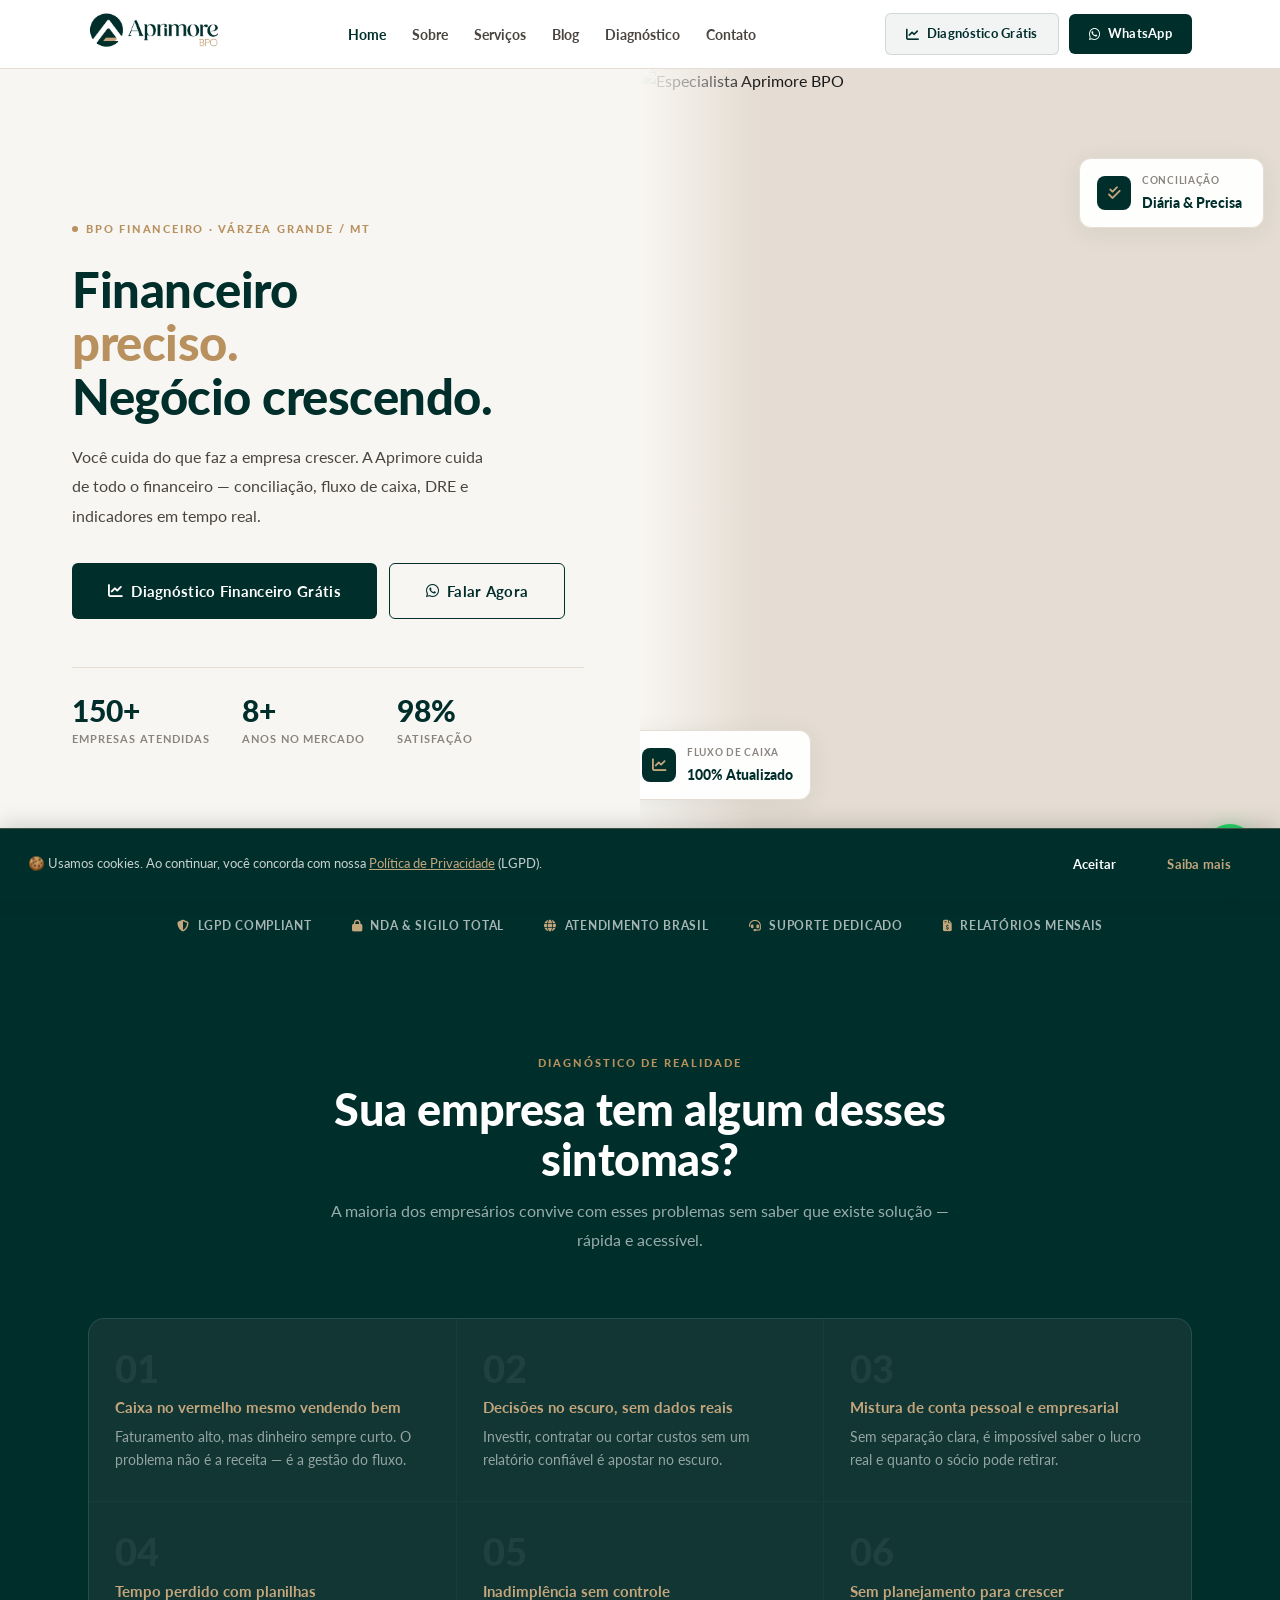
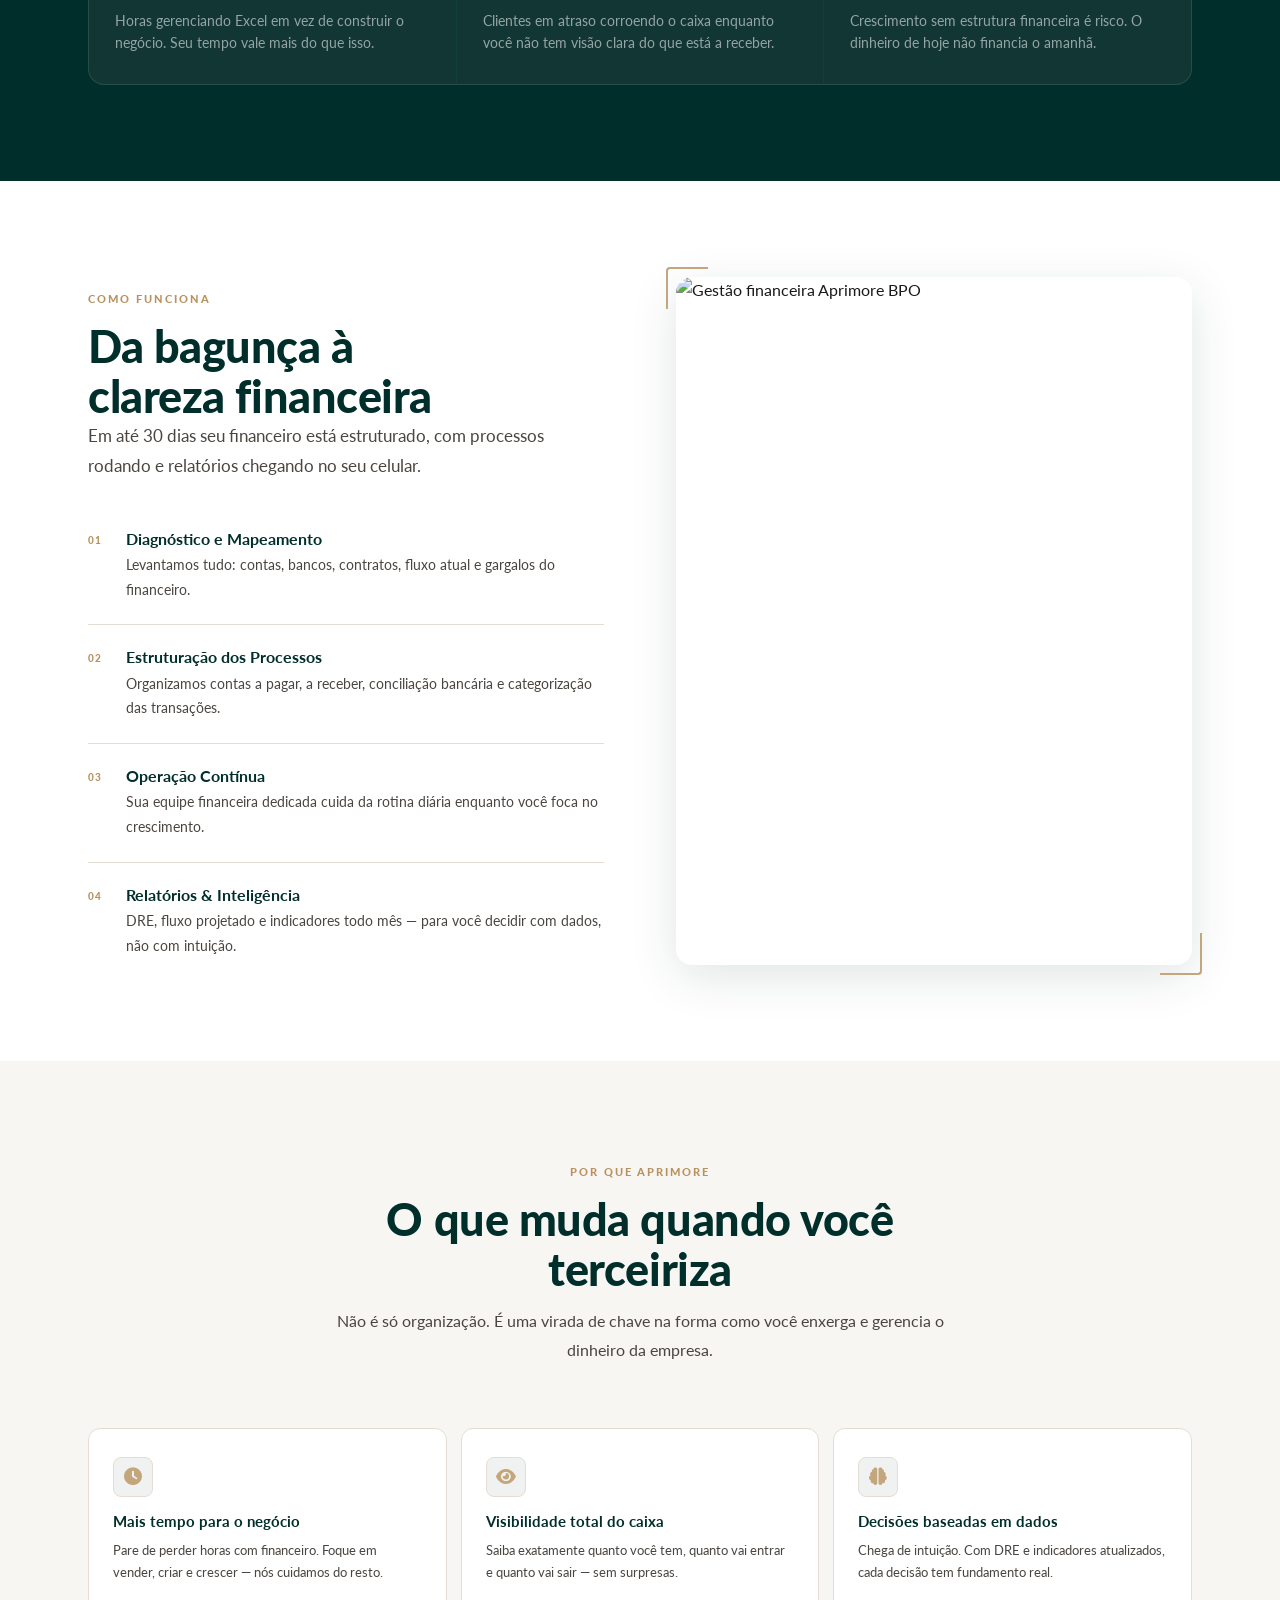
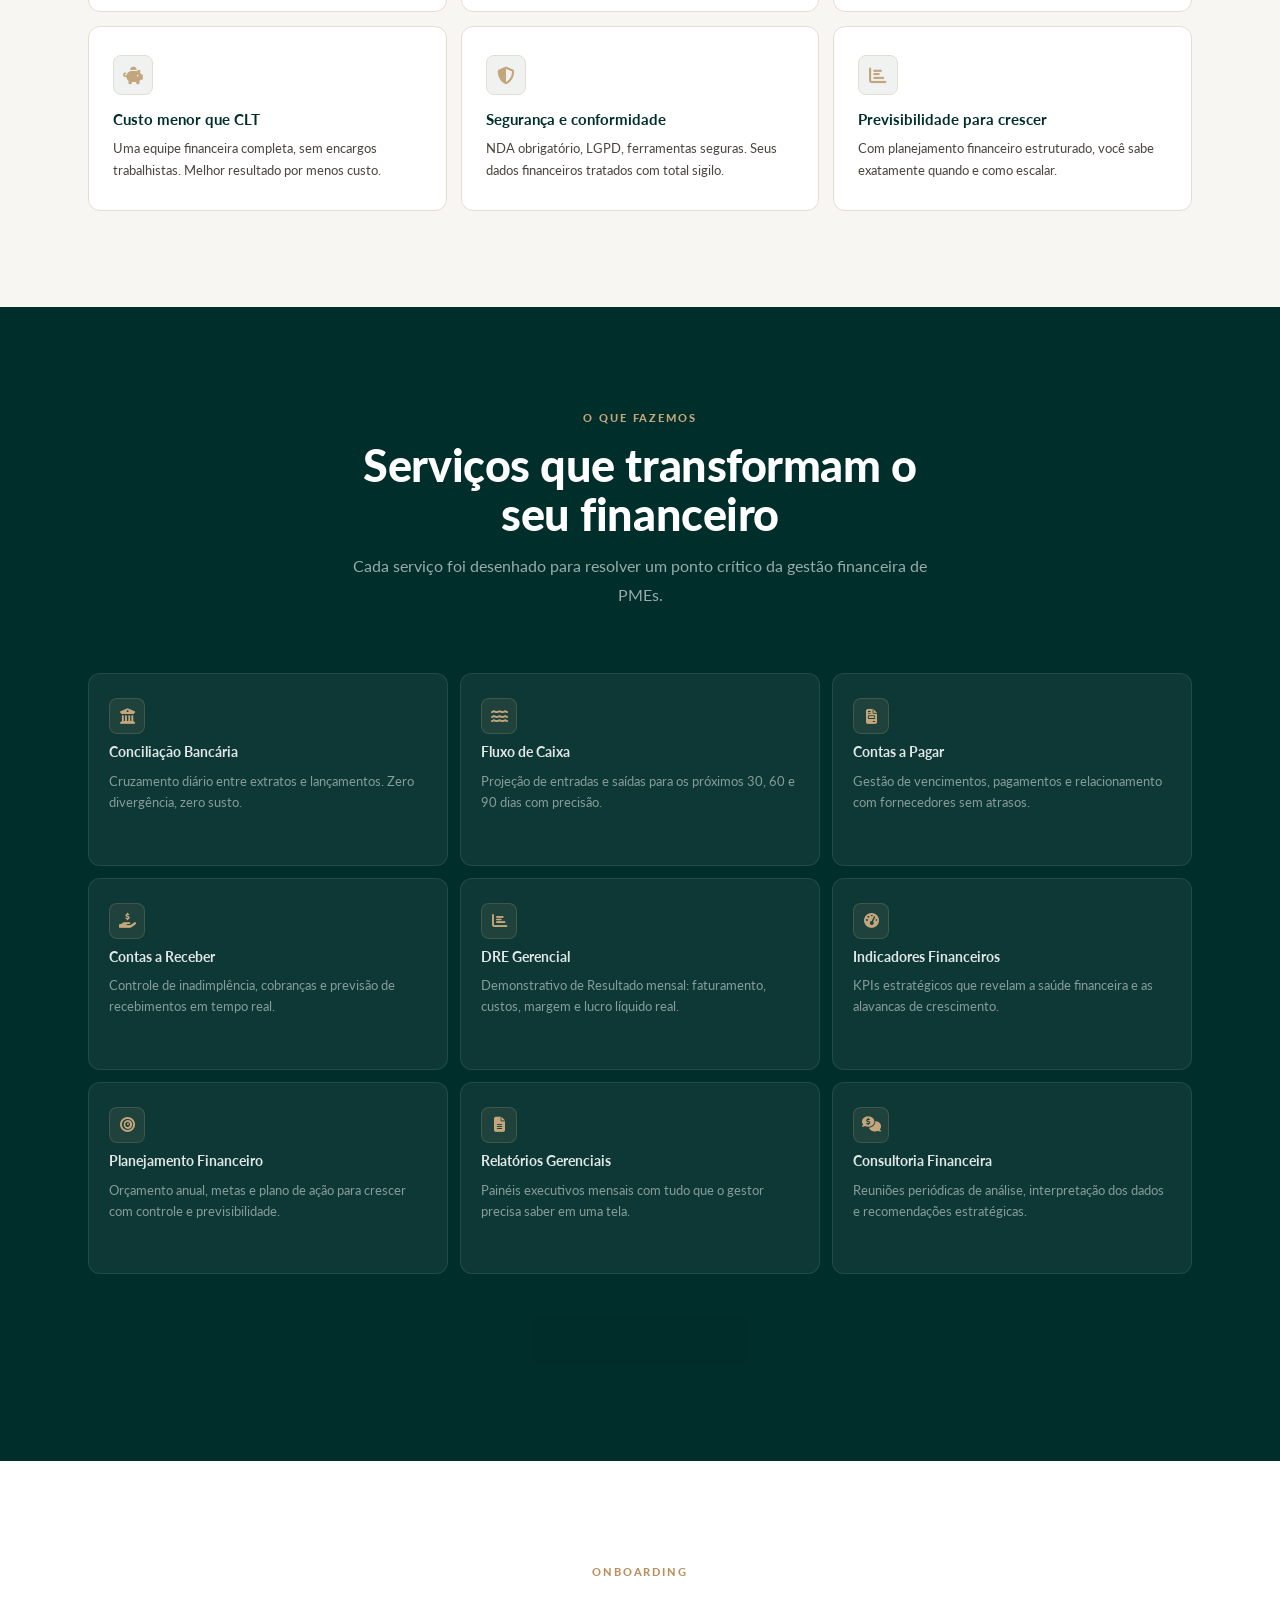
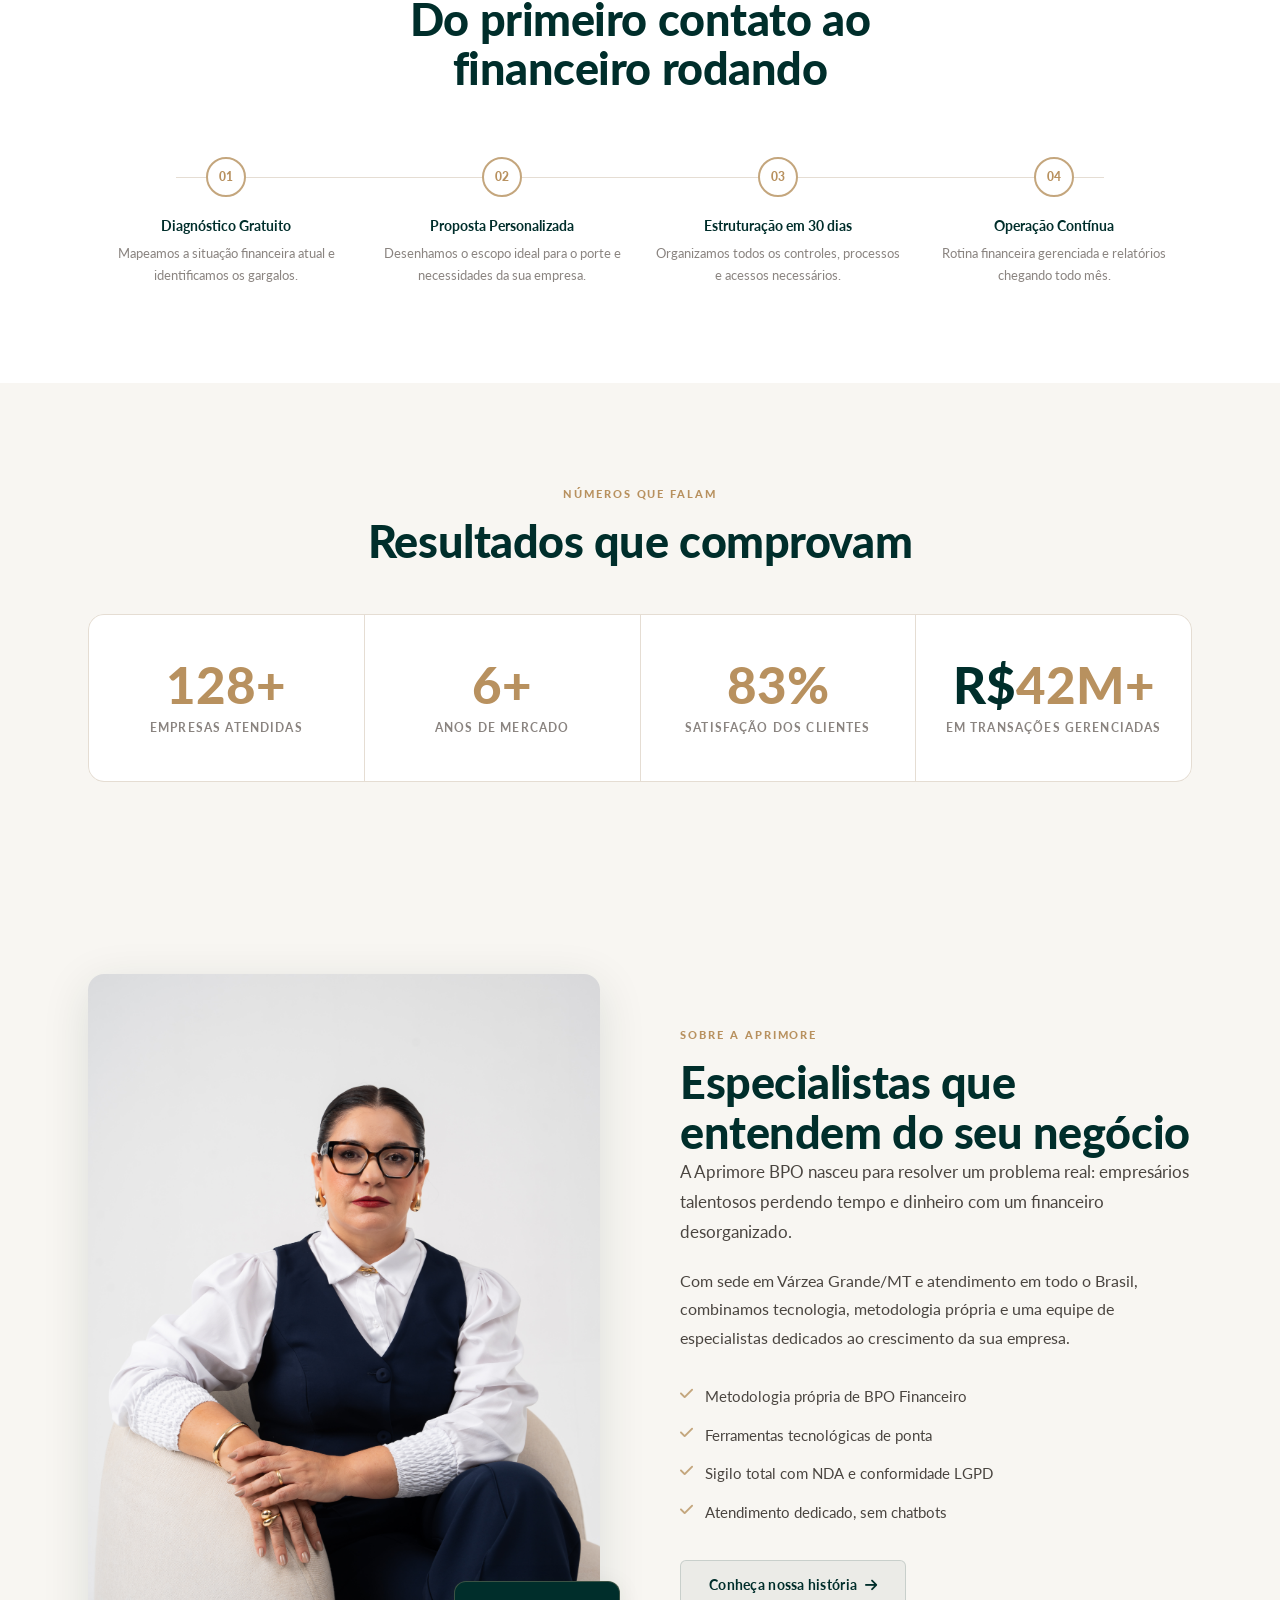
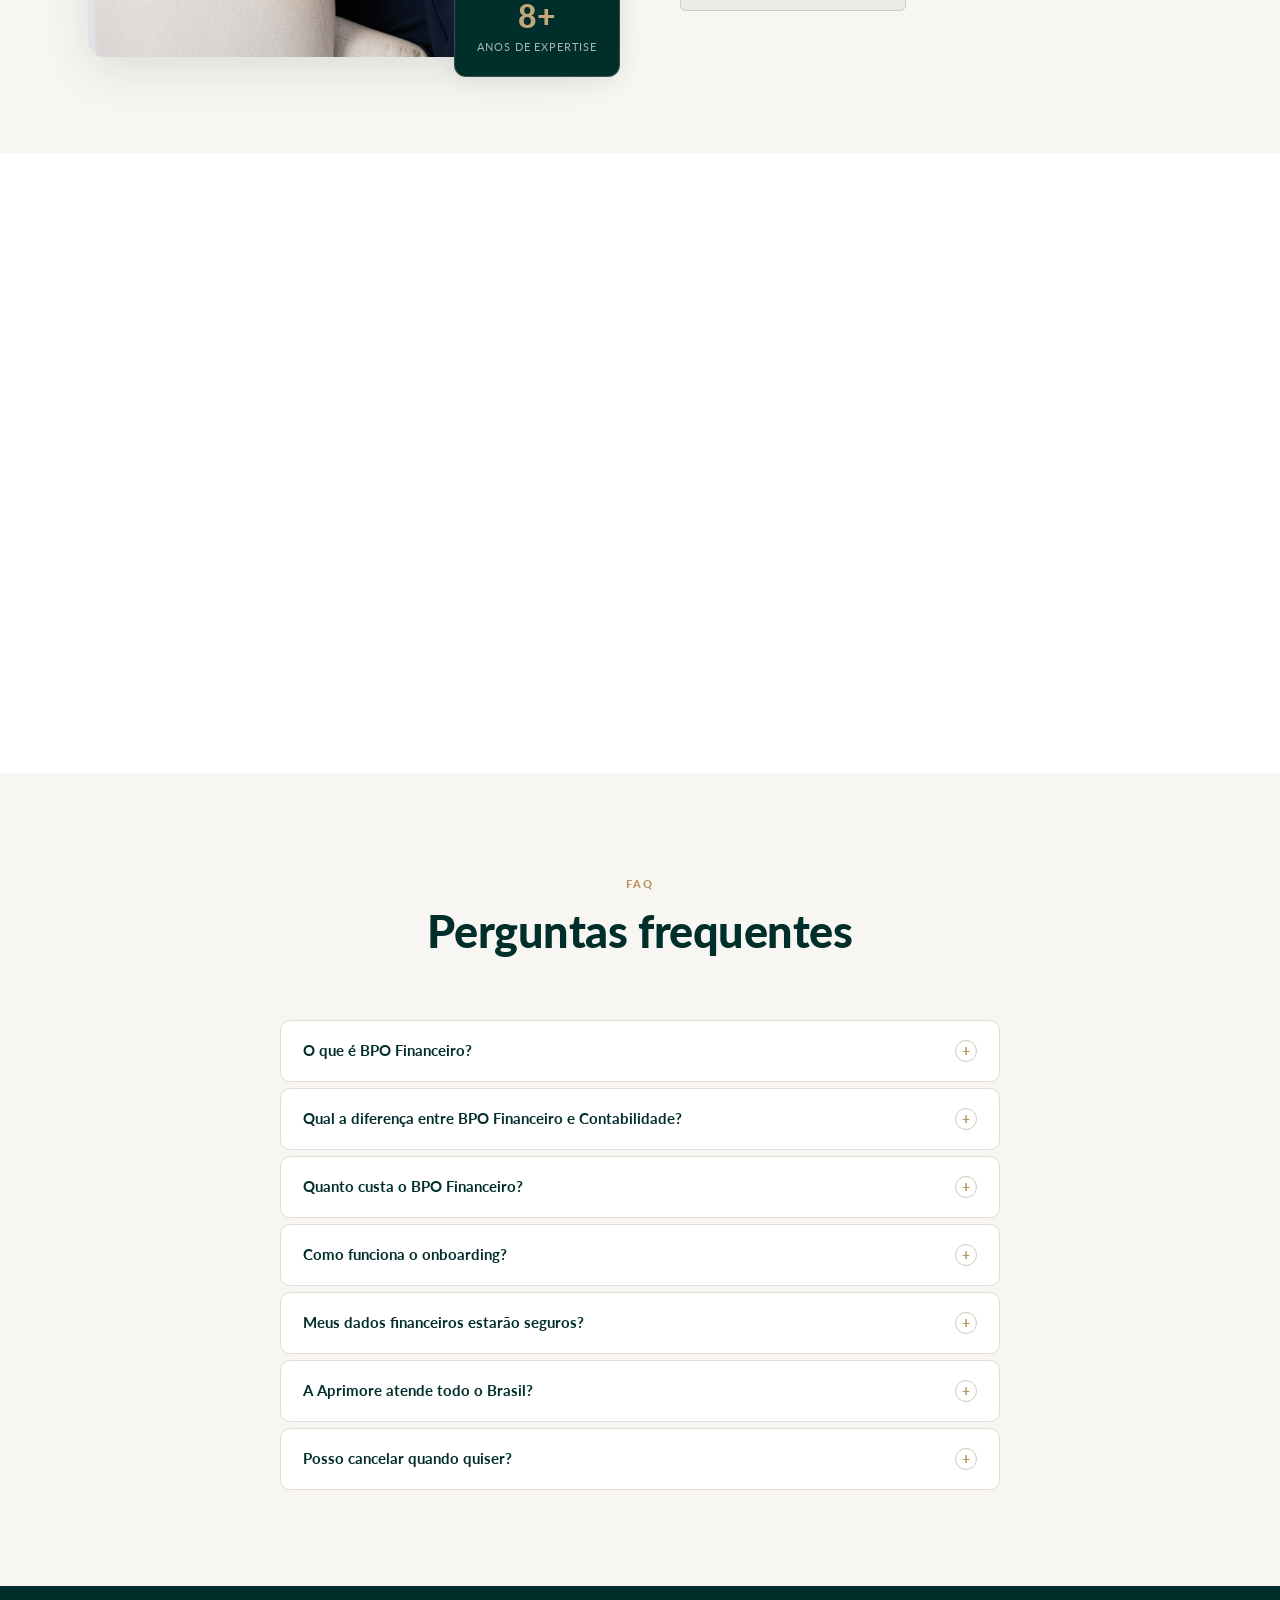
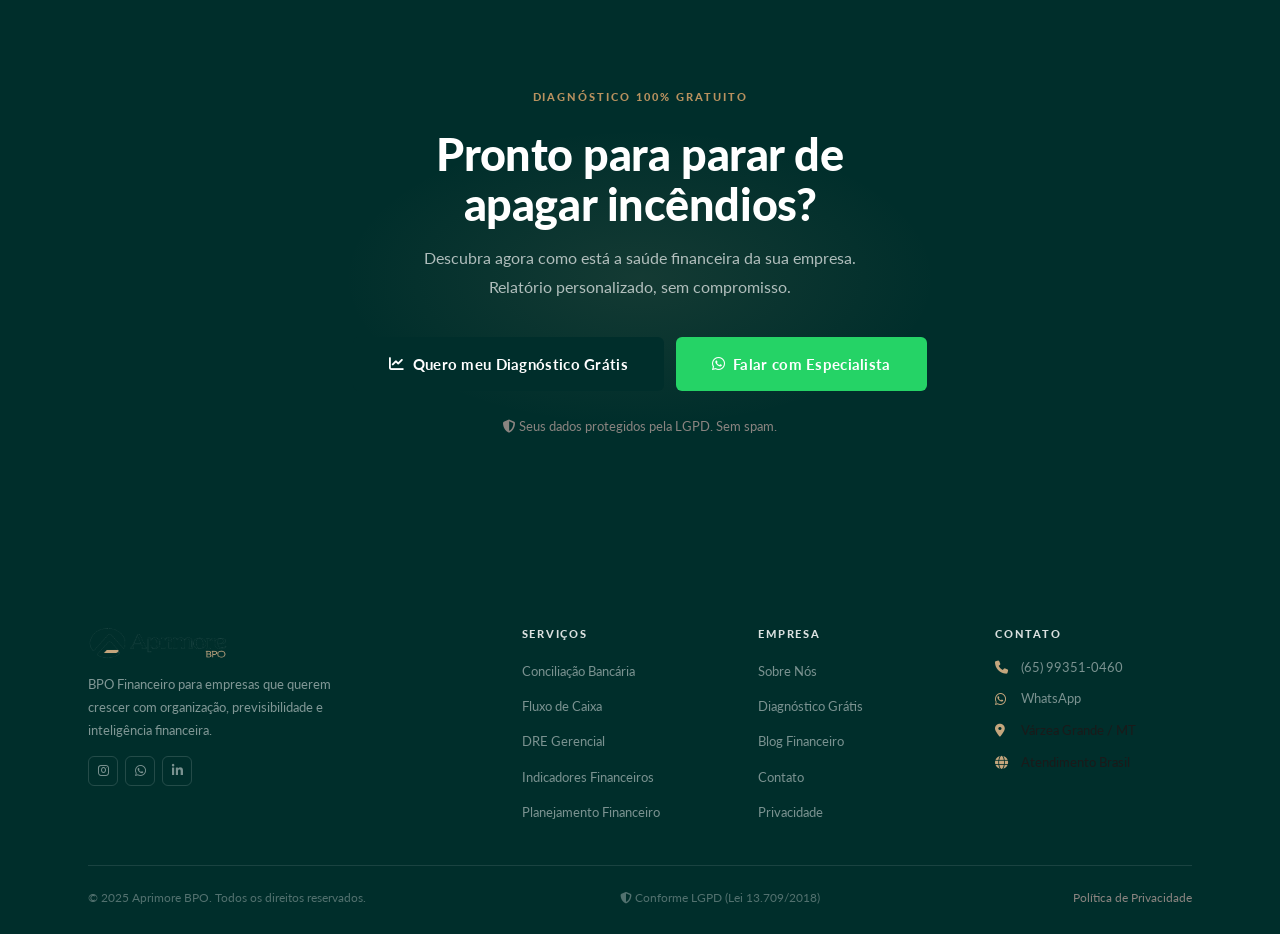
==== commit 11121bb9: "Add files via upload" ====
--- a/index.html
+++ b/index.html
@@ -17,7 +17,7 @@
   </script>
   <link rel="preconnect" href="https://fonts.googleapis.com">
   <link rel="preconnect" href="https://fonts.gstatic.com" crossorigin>
-  <link href="https://fonts.googleapis.com/css2?family=Sora:wght@600;700&family=Inter:wght@400;500;600&display=swap" rel="stylesheet">
+  <link href="https://fonts.googleapis.com/css2?family=Lato:wght@400;700;900&display=swap" rel="stylesheet">
   <link rel="stylesheet" href="https://cdnjs.cloudflare.com/ajax/libs/font-awesome/6.5.1/css/all.min.css">
   <link rel="stylesheet" href="style.css">
 </head>
--- a/style.css
+++ b/style.css
@@ -1,1108 +1,452 @@
 /* =====================================================
-   APRIMORE BPO — v4 "Empreenda-style"
-   Inspirado em: empreendabpo.com.br
-   Fundo escuro · tipo grande · muito espaço · foto limpa
+   APRIMORE BPO — Manual da Marca
+   Verde #002e2b · Dourado #c4a67d · Fonte: Lato
+   Fundo claro #ffffff / #f8f6f2
    ===================================================== */
-
 *, *::before, *::after { box-sizing: border-box; margin: 0; padding: 0; }
 
 :root {
-  --preto:    #0c0c0c;
-  --preto-1:  #111111;
-  --preto-2:  #161616;
-  --preto-3:  #1e1e1e;
-  --verde:    #002e2b;
-  --verde-2:  #003d38;
-  --ouro:     #c4a67d;
-  --ouro-2:   #d4ba96;
-  --ouro-3:   #a88a62;
-  --branco:   #ffffff;
-  --cinza-1:  #e8e2d9;
-  --cinza-2:  #9e9890;
-  --cinza-3:  #5a5550;
-  --cinza-4:  #2e2e2e;
-  --borda:    rgba(255,255,255,0.07);
-  --borda-2:  rgba(255,255,255,0.12);
-  --borda-ouro: rgba(196,166,125,0.2);
-
+  --verde:   #002e2b;
+  --verde2:  #003d38;
+  --ouro:    #c4a67d;
+  --ouro2:   #b8915f;
+  --bg:      #f8f6f2;
+  --bg2:     #ffffff;
+  --borda:   #e5ddd3;
+  --borda2:  #d4c9b8;
+  --texto:   #1a1a1a;
+  --texto2:  #4a4540;
+  --texto3:  #8a8480;
+  --sombra:  0 4px 24px rgba(0,46,43,0.08);
+  --sombra2: 0 12px 48px rgba(0,46,43,0.12);
   /* compat */
-  --dourado: #c4a67d;
-  --dourado-light: #d4ba96;
-  --dourado-dark: #a88a62;
-  --texto: #e8e2d9;
-  --texto-md: #9e9890;
-  --texto-dk: #5a5550;
-  --bg: #0c0c0c;
-  --bg-1: #111111;
-  --bg-2: #161616;
-  --verde-md: #003d38;
-  --verde-hi: #004d47;
-  --ouro-hi: #d4ba96;
-  --ouro-dk: #a88a62;
-  --ouro-line: rgba(196,166,125,0.2);
-  --borda-hi: rgba(255,255,255,0.12);
-  --verde-escuro: #002e2b;
-  --verde-light: #003d38;
-  --verde-mid: #003d38;
-  --verde-pale: rgba(0,46,43,0.2);
-  --cinza-bg: #111111;
-  --cinza-light: rgba(255,255,255,0.07);
-  --radius-sm: 6px;
-  --radius-md: 12px;
-  --radius-lg: 20px;
-  --radius-xl: 36px;
-  --transition: all 0.28s cubic-bezier(0.4,0,0.2,1);
-  --t: all 0.28s cubic-bezier(0.4,0,0.2,1);
-  --sh-card: 0 8px 40px rgba(0,0,0,0.45);
-  --sh-lg: 0 24px 64px rgba(0,0,0,0.55);
-  --r-sm: 6px;
-  --r-md: 12px;
-  --r-lg: 20px;
-}
-
-html { scroll-behavior: smooth; font-size: 16px; }
-
+  --dourado:#c4a67d; --dourado-light:#d4ba96; --dourado-dark:#b8915f;
+  --cinza-bg:#f8f6f2; --cinza-light:#e5ddd3; --cinza-text:#4a4540;
+  --verde-escuro:#002e2b; --verde-light:#003d38; --verde-mid:#003d38;
+  --verde-pale:rgba(0,46,43,0.05); --verde-hi:#004d47;
+  --ouro-hi:#d4ba96; --ouro-dk:#b8915f; --ouro-line:rgba(196,166,125,0.3);
+  --borda-hi:#d4c9b8; --borda-ouro:rgba(196,166,125,0.35);
+  --preto:#1a1a1a; --preto-1:#f8f6f2; --preto-2:#f0ebe3;
+  --cinza-1:#1a1a1a; --cinza-2:#4a4540; --cinza-3:#8a8480; --cinza-4:#e5ddd3;
+  --ouro-3:#b8915f; --bg-1:#ffffff; --bg-2:#f0ebe3;
+  --texto-md:#4a4540; --texto-dk:#8a8480;
+  --radius-sm:6px; --radius-md:12px; --radius-lg:20px;
+  --r-sm:6px; --r-md:12px; --r-lg:20px;
+  --t:all 0.25s ease; --transition:all 0.25s ease;
+  --sh-card:0 4px 24px rgba(0,46,43,0.08);
+  --sh-lg:0 12px 48px rgba(0,46,43,0.12);
+}
+
+html { scroll-behavior: smooth; }
 body {
-  font-family: 'Inter', 'Lato', sans-serif;
-  background: var(--preto);
-  color: var(--cinza-1);
+  font-family: 'Lato', sans-serif;
+  background: var(--bg2);
+  color: var(--texto);
   line-height: 1.65;
   overflow-x: hidden;
   -webkit-font-smoothing: antialiased;
 }
 
-/* ── TIPOGRAFIA ── */
-h1, h2 {
-  font-family: 'Sora', 'Inter', sans-serif;
-  font-weight: 700;
-  line-height: 1.1;
-  letter-spacing: -0.025em;
-  color: var(--branco);
-}
-h3, h4, h5 {
-  font-family: 'Inter', sans-serif;
-  font-weight: 600;
-  line-height: 1.3;
-  color: var(--branco);
-}
-h1 { font-size: clamp(2.6rem, 5.5vw, 4.6rem); }
-h2 { font-size: clamp(2rem, 4vw, 3.2rem); }
-h3 { font-size: clamp(1.1rem, 2vw, 1.35rem); }
-h4 { font-size: 1rem; }
-p  { color: var(--cinza-2); line-height: 1.78; }
-
-em { font-style: normal; color: var(--ouro); }
-
-/* ── LAYOUT ── */
-.container { max-width: 1160px; margin: 0 auto; padding: 0 28px; }
-.section    { padding: 112px 0; }
-.section-sm { padding: 72px 0; }
-
-/* ── EYEBROW ── */
+h1,h2 { font-family:'Lato',sans-serif; font-weight:900; line-height:1.1; letter-spacing:-0.01em; color:var(--verde); }
+h3,h4,h5 { font-family:'Lato',sans-serif; font-weight:700; line-height:1.3; color:var(--verde); }
+h1 { font-size:clamp(2.2rem,4.5vw,3.8rem); }
+h2 { font-size:clamp(1.8rem,3.5vw,3rem); }
+h3 { font-size:clamp(1rem,1.8vw,1.25rem); }
+h4 { font-size:0.97rem; }
+p  { color:var(--texto2); line-height:1.78; }
+em { font-style:normal; color:var(--ouro2); }
+a  { color:var(--verde); }
+
+.container { max-width:1160px; margin:0 auto; padding:0 28px; }
+.section    { padding:96px 0; }
+.section-sm { padding:64px 0; }
+
+/* EYEBROW */
 .eyebrow {
-  display: inline-block;
-  font-size: 0.7rem;
-  font-weight: 700;
-  letter-spacing: 0.18em;
-  text-transform: uppercase;
-  color: var(--ouro);
-  margin-bottom: 18px;
-}
-
-/* ── BOTÕES ── */
+  display:inline-block; font-size:0.68rem; font-weight:900;
+  letter-spacing:0.18em; text-transform:uppercase;
+  color:var(--ouro2); margin-bottom:14px;
+}
+.badge {
+  display:inline-flex; align-items:center; gap:6px;
+  font-size:0.68rem; font-weight:900; letter-spacing:0.16em;
+  text-transform:uppercase; color:var(--ouro2); margin-bottom:14px;
+  background:transparent; border:none; padding:0;
+}
+.badge-dot { width:5px; height:5px; background:var(--ouro2); border-radius:50%; display:inline-block; }
+
+/* BOTÕES */
 .btn {
-  display: inline-flex;
-  align-items: center;
-  gap: 9px;
-  padding: 14px 28px;
-  font-family: 'Inter', sans-serif;
-  font-size: 0.88rem;
-  font-weight: 600;
-  text-decoration: none;
-  cursor: pointer;
-  border: none;
-  border-radius: 6px;
-  transition: var(--t);
-  white-space: nowrap;
-  letter-spacing: 0.01em;
-}
-.btn-primary {
-  background: var(--ouro);
-  color: var(--preto);
-}
-.btn-primary:hover { background: var(--ouro-2); transform: translateY(-2px); }
-
-.btn-outline {
-  background: transparent;
-  color: var(--branco);
-  border: 1px solid rgba(255,255,255,0.22);
-}
-.btn-outline:hover { border-color: rgba(255,255,255,0.55); background: rgba(255,255,255,0.04); }
-
-.btn-ghost {
-  background: rgba(196,166,125,0.08);
-  color: var(--ouro);
-  border: 1px solid var(--borda-ouro);
-}
-.btn-ghost:hover { background: rgba(196,166,125,0.15); transform: translateY(-2px); }
-
-.btn-verde {
-  background: var(--verde);
-  color: var(--branco);
-  border: 1px solid var(--borda-ouro);
-}
-.btn-verde:hover { background: var(--verde-2); transform: translateY(-2px); }
-
-.btn-dourado { background: var(--ouro); color: var(--preto); }
-.btn-dourado:hover { background: var(--ouro-2); transform: translateY(-2px); }
-
-.btn-whatsapp { background: #25d366; color: #fff; }
-.btn-whatsapp:hover { background: #22bf5c; transform: translateY(-2px); }
-
-.btn-lg { padding: 17px 36px; font-size: 0.93rem; }
-.btn-sm { padding: 9px 20px; font-size: 0.82rem; }
-
-/* ── BADGE EYEBROW LEGADO ── */
-.badge {
-  display: inline-flex;
-  align-items: center;
-  gap: 8px;
-  font-size: 0.7rem;
-  font-weight: 700;
-  letter-spacing: 0.14em;
-  text-transform: uppercase;
-  color: var(--ouro);
-  margin-bottom: 18px;
-  background: transparent;
-  border: none;
-  padding: 0;
-}
-.badge-dot { width: 5px; height: 5px; background: var(--ouro); border-radius: 50%; display: inline-block; }
-
-/* =====================================================
-   NAVBAR
-   ===================================================== */
+  display:inline-flex; align-items:center; gap:8px;
+  padding:13px 28px; font-family:'Lato',sans-serif;
+  font-size:0.87rem; font-weight:700; text-decoration:none;
+  cursor:pointer; border:none; border-radius:6px;
+  transition:var(--t); white-space:nowrap; letter-spacing:0.02em;
+}
+.btn-primary { background:var(--verde); color:#fff; }
+.btn-primary:hover { background:var(--verde2); transform:translateY(-2px); box-shadow:0 6px 20px rgba(0,46,43,0.22); }
+.btn-outline { background:transparent; color:var(--verde); border:1.5px solid var(--verde); }
+.btn-outline:hover { background:var(--verde); color:#fff; }
+.btn-ghost { background:rgba(0,46,43,0.05); color:var(--verde); border:1px solid rgba(0,46,43,0.15); }
+.btn-ghost:hover { background:rgba(0,46,43,0.1); transform:translateY(-2px); }
+.btn-verde { background:var(--verde); color:#fff; }
+.btn-verde:hover { background:var(--verde2); transform:translateY(-2px); }
+.btn-dourado { background:var(--ouro); color:var(--verde); font-weight:900; }
+.btn-dourado:hover { background:var(--ouro2); transform:translateY(-2px); }
+.btn-whatsapp { background:#25d366; color:#fff; }
+.btn-whatsapp:hover { background:#22bf5c; transform:translateY(-2px); }
+.btn-lg { padding:15px 36px; font-size:0.92rem; }
+.btn-sm { padding:9px 20px; font-size:0.81rem; }
+
+/* ── NAVBAR ── */
 .navbar {
-  position: fixed;
-  top: 0; left: 0; right: 0;
-  z-index: 100;
-  background: rgba(12,12,12,0.9);
-  backdrop-filter: blur(20px);
-  -webkit-backdrop-filter: blur(20px);
-  border-bottom: 1px solid var(--borda);
-  transition: var(--t);
-}
-.navbar.scrolled { box-shadow: 0 2px 32px rgba(0,0,0,0.6); }
-.nav-inner {
-  display: flex;
-  align-items: center;
-  justify-content: space-between;
-  height: 68px;
-}
-.nav-logo img { height: 36px; width: auto; }
-.nav-links {
-  display: flex;
-  align-items: center;
-  gap: 0;
-  list-style: none;
-}
-.nav-links a {
-  text-decoration: none;
-  color: var(--cinza-2);
-  font-size: 0.87rem;
-  font-weight: 500;
-  padding: 8px 14px;
-  border-radius: 6px;
-  transition: var(--t);
-}
-.nav-links a:hover { color: var(--branco); }
-.nav-links a.active { color: var(--ouro); }
-.nav-cta { display: flex; align-items: center; gap: 10px; }
-.nav-toggle, .nav-hamburger {
-  display: none;
-  flex-direction: column;
-  gap: 5px;
-  cursor: pointer;
-  padding: 8px;
-  background: none;
-  border: none;
-}
-.nav-toggle span, .nav-hamburger span {
-  width: 22px; height: 1.5px;
-  background: var(--cinza-1);
-  border-radius: 2px;
-  transition: var(--t);
-  display: block;
-}
-
-/* =====================================================
-   HERO — foto fullheight, copy esquerda
-   ===================================================== */
+  position:fixed; top:0; left:0; right:0; z-index:100;
+  background:rgba(255,255,255,0.96);
+  backdrop-filter:blur(20px); -webkit-backdrop-filter:blur(20px);
+  border-bottom:1px solid var(--borda);
+  transition:var(--t);
+}
+.navbar.scrolled { box-shadow:0 2px 20px rgba(0,46,43,0.09); }
+.nav-inner { display:flex; align-items:center; justify-content:space-between; height:68px; }
+.nav-logo img { height:36px; width:auto; }
+.nav-links { display:flex; align-items:center; gap:0; list-style:none; }
+.nav-links a { text-decoration:none; color:var(--texto2); font-size:0.86rem; font-weight:700; padding:8px 13px; border-radius:6px; transition:var(--t); }
+.nav-links a:hover { color:var(--verde); background:rgba(0,46,43,0.05); }
+.nav-links a.active { color:var(--verde); }
+.nav-cta { display:flex; align-items:center; gap:10px; }
+.nav-toggle,.nav-hamburger { display:none; flex-direction:column; gap:5px; cursor:pointer; padding:8px; background:none; border:none; }
+.nav-toggle span,.nav-hamburger span { width:22px; height:2px; background:var(--verde); border-radius:2px; transition:var(--t); display:block; }
+
+/* ── HERO — DOIS BLOCOS LADO A LADO ── */
 .hero {
-  min-height: 100vh;
-  display: grid;
-  grid-template-columns: 1fr 1fr;
-  align-items: stretch;
-  padding-top: 68px;
-  background: var(--preto);
-  position: relative;
-  overflow: hidden;
-}
-
-/* lado esquerdo — copy */
+  padding-top:68px;
+  background:var(--bg);
+  overflow:hidden;
+  min-height:100vh;
+}
+.hero-grid {
+  display:grid;
+  grid-template-columns:1fr 1fr;
+  min-height:calc(100vh - 68px);
+}
+/* coluna esquerda */
 .hero-content {
-  display: flex;
-  flex-direction: column;
-  justify-content: center;
-  padding: 80px 64px 80px max(32px, calc((100vw - 1160px)/2 + 28px));
-  position: relative;
-  z-index: 2;
-}
-
+  display:flex; flex-direction:column; justify-content:center;
+  padding:72px 56px 72px max(28px,calc((100vw - 1160px)/2 + 28px));
+  background:var(--bg);
+}
 .hero-tag {
-  display: inline-flex;
-  align-items: center;
-  gap: 8px;
-  font-size: 0.72rem;
-  font-weight: 600;
-  letter-spacing: 0.15em;
-  text-transform: uppercase;
-  color: var(--ouro);
-  margin-bottom: 32px;
-}
-.hero-tag-dot {
-  width: 6px; height: 6px;
-  background: var(--ouro);
-  border-radius: 50%;
-  animation: blink 2.4s ease-in-out infinite;
-}
-@keyframes blink {
-  0%, 100% { opacity: 1; }
-  50% { opacity: 0.3; }
-}
-
-.hero h1 {
-  font-size: clamp(2.8rem, 4.5vw, 4.2rem);
-  margin-bottom: 24px;
-  line-height: 1.1;
-}
-.hero h1 em {
-  color: var(--ouro);
-  font-style: normal;
-}
-
-.hero-sub {
-  font-size: 1.06rem;
-  color: var(--cinza-2);
-  max-width: 460px;
-  margin-bottom: 40px;
-  line-height: 1.78;
-}
-
-.hero-actions {
-  display: flex;
-  flex-wrap: wrap;
-  gap: 12px;
-  margin-bottom: 56px;
-}
-
-.hero-stats {
-  display: flex;
-  gap: 36px;
-  padding-top: 32px;
-  border-top: 1px solid var(--borda);
-}
-.hero-stat-num {
-  font-family: 'Sora', 'Inter', sans-serif;
-  font-size: 2rem;
-  font-weight: 700;
-  color: var(--ouro);
-  line-height: 1;
-  margin-bottom: 5px;
-  letter-spacing: -0.02em;
-}
-.hero-stat-label {
-  font-size: 0.72rem;
-  color: var(--cinza-3);
-  font-weight: 500;
-  text-transform: uppercase;
-  letter-spacing: 0.09em;
-}
-
-/* lado direito — foto */
+  display:inline-flex; align-items:center; gap:8px;
+  font-size:0.7rem; font-weight:900; letter-spacing:0.16em;
+  text-transform:uppercase; color:var(--ouro2); margin-bottom:24px;
+}
+.hero-tag-dot { width:6px; height:6px; background:var(--ouro2); border-radius:50%; animation:blink 2s ease-in-out infinite; }
+@keyframes blink { 0%,100%{opacity:1} 50%{opacity:0.3} }
+.hero h1 { font-size:clamp(2.4rem,3.8vw,3.8rem); margin-bottom:20px; color:var(--verde); }
+.hero h1 em { color:var(--ouro2); }
+.hero-sub { font-size:1.03rem; color:var(--texto2); max-width:420px; margin-bottom:32px; line-height:1.78; }
+.hero-actions { display:flex; flex-wrap:wrap; gap:12px; margin-bottom:48px; }
+.hero-stats { display:flex; gap:32px; padding-top:28px; border-top:1px solid var(--borda); }
+.hero-stat-num { font-size:1.85rem; font-weight:900; color:var(--verde); line-height:1; margin-bottom:4px; }
+.hero-stat-label { font-size:0.68rem; color:var(--texto3); font-weight:700; text-transform:uppercase; letter-spacing:0.09em; }
+
+/* coluna direita — FOTO */
 .hero-visual {
-  position: relative;
-  overflow: hidden;
+  position:relative;
+  overflow:hidden;
+  background:var(--borda);
 }
 .hero-photo {
-  position: absolute;
-  inset: 0;
-  width: 100%;
-  height: 100%;
-  object-fit: cover;
-  object-position: top center;
-  display: block;
-}
-/* fade da foto para o fundo escuro no lado esquerdo */
-.hero-visual::before {
-  content: '';
-  position: absolute;
-  inset: 0;
-  background: linear-gradient(to right, var(--preto) 0%, transparent 30%);
-  z-index: 1;
-  pointer-events: none;
-}
-/* fade sutil embaixo */
-.hero-visual::after {
-  content: '';
-  position: absolute;
-  left: 0; right: 0; bottom: 0;
-  height: 40%;
-  background: linear-gradient(to top, var(--preto) 0%, transparent 100%);
-  z-index: 1;
-  pointer-events: none;
-}
-
-/* =====================================================
-   PROOF STRIP
-   ===================================================== */
-.proof-strip {
-  background: var(--preto-1);
-  border-top: 1px solid var(--borda);
-  border-bottom: 1px solid var(--borda);
-  padding: 20px 0;
-}
-.proof-inner {
-  display: flex;
-  align-items: center;
-  justify-content: center;
-  gap: 40px;
-  flex-wrap: wrap;
-}
-.proof-item {
-  display: flex;
-  align-items: center;
-  gap: 9px;
-  font-size: 0.78rem;
-  font-weight: 600;
-  color: var(--cinza-3);
-  letter-spacing: 0.05em;
-  text-transform: uppercase;
-  white-space: nowrap;
-}
-.proof-item i { color: var(--ouro); font-size: 0.95rem; }
-
-/* =====================================================
-   SEC HEADER PADRÃO
-   ===================================================== */
-.sec-header { text-align: center; max-width: 660px; margin: 0 auto 72px; }
-.sec-header h2 { margin-bottom: 14px; }
-.sec-header p { font-size: 1.05rem; }
-
-/* =====================================================
-   PROBLEMAS
-   ===================================================== */
-.problems-section { background: var(--preto-1); padding: 112px 0; }
-.problems-grid {
-  display: grid;
-  grid-template-columns: repeat(3, 1fr);
-  gap: 1px;
-  background: var(--borda);
-  border: 1px solid var(--borda);
-  border-radius: 16px;
-  overflow: hidden;
-  margin-top: 64px;
-}
-.problem-card {
-  background: var(--preto-1);
-  padding: 36px 30px;
-  transition: var(--t);
-}
-.problem-card:hover { background: var(--preto-2); }
-.p-num {
-  font-family: 'Sora', 'Inter', sans-serif;
-  font-size: 2.8rem;
-  font-weight: 700;
-  color: rgba(196,166,125,0.08);
-  line-height: 1;
-  margin-bottom: 16px;
-  letter-spacing: -0.04em;
-  display: block;
-}
-.problem-card h4 { color: var(--cinza-1); margin-bottom: 10px; font-size: 0.95rem; }
-.problem-card p  { font-size: 0.88rem; color: var(--cinza-3); line-height: 1.65; }
-
-/* =====================================================
-   SOLUÇÃO — foto + lista
-   ===================================================== */
-.solution-section { background: var(--preto); }
-.solution-grid {
-  display: grid;
-  grid-template-columns: 1fr 1fr;
-  gap: 88px;
-  align-items: center;
-}
-.solution-visual { position: relative; }
-.solution-photo {
-  width: 100%;
-  border-radius: 16px;
-  display: block;
-  object-fit: cover;
-  aspect-ratio: 3/4;
-}
-/* cantos técnicos */
-.solution-visual::before {
-  content: '';
-  position: absolute;
-  top: -10px; left: -10px;
-  width: 48px; height: 48px;
-  border-top: 1.5px solid var(--borda-ouro);
-  border-left: 1.5px solid var(--borda-ouro);
-  border-radius: 4px 0 0 0;
-}
-.solution-visual::after {
-  content: '';
-  position: absolute;
-  bottom: -10px; right: -10px;
-  width: 48px; height: 48px;
-  border-bottom: 1.5px solid var(--borda-ouro);
-  border-right: 1.5px solid var(--borda-ouro);
-  border-radius: 0 0 4px 0;
-}
-.solution-list { display: flex; flex-direction: column; }
-.solution-item {
-  display: flex;
-  gap: 18px;
-  align-items: flex-start;
-  padding: 24px 0;
-  border-bottom: 1px solid var(--borda);
-}
-.solution-item:first-child { padding-top: 0; }
-.solution-item:last-child { border-bottom: none; padding-bottom: 0; }
-.sol-num {
-  font-size: 0.68rem;
-  font-weight: 700;
-  color: var(--ouro);
-  letter-spacing: 0.1em;
-  padding-top: 3px;
-  flex-shrink: 0;
-  width: 24px;
-}
-.solution-item h4 { color: var(--branco); margin-bottom: 5px; font-size: 0.97rem; }
-.solution-item p  { font-size: 0.88rem; color: var(--cinza-2); }
-
-/* =====================================================
-   BENEFÍCIOS
-   ===================================================== */
-.benefits-section { background: var(--preto-1); }
-.benefits-grid {
-  display: grid;
-  grid-template-columns: repeat(3, 1fr);
-  gap: 14px;
-}
-.benefit-card {
-  background: var(--preto-2);
-  border: 1px solid var(--borda);
-  border-radius: 12px;
-  padding: 30px 26px;
-  transition: var(--t);
-}
-.benefit-card:hover {
-  border-color: var(--borda-ouro);
-  transform: translateY(-3px);
-}
-.b-icon {
-  width: 42px; height: 42px;
-  border-radius: 8px;
-  background: rgba(196,166,125,0.07);
-  border: 1px solid var(--borda);
-  display: flex; align-items: center; justify-content: center;
-  font-size: 1.1rem;
-  color: var(--ouro);
-  margin-bottom: 18px;
-}
-.benefit-card h4 { color: var(--branco); margin-bottom: 8px; font-size: 0.93rem; }
-.benefit-card p  { font-size: 0.86rem; color: var(--cinza-3); line-height: 1.62; }
-
-/* =====================================================
-   SERVIÇOS
-   ===================================================== */
-.services-section { background: var(--preto); }
-.services-grid {
-  display: grid;
-  grid-template-columns: repeat(3, 1fr);
-  gap: 14px;
-}
-.service-card {
-  background: var(--preto-1);
-  border: 1px solid var(--borda);
-  border-radius: 12px;
-  padding: 28px 24px;
-  transition: var(--t);
-  text-decoration: none;
-  display: flex;
-  flex-direction: column;
-  gap: 10px;
-}
-.service-card:hover {
-  border-color: var(--borda-ouro);
-  background: var(--preto-2);
-  transform: translateY(-3px);
-}
-.s-icon {
-  width: 38px; height: 38px;
-  border-radius: 8px;
-  background: rgba(196,166,125,0.06);
-  border: 1px solid var(--borda);
-  display: flex; align-items: center; justify-content: center;
-  font-size: 1rem; color: var(--ouro);
-}
-.service-card h4 { color: var(--cinza-1); font-size: 0.93rem; }
-.service-card p  { font-size: 0.84rem; color: var(--cinza-3); flex: 1; line-height: 1.6; }
-.s-arrow {
-  font-size: 0.72rem;
-  font-weight: 600;
-  color: var(--ouro);
-  letter-spacing: 0.05em;
-  opacity: 0;
-  transition: var(--t);
-  display: flex; align-items: center; gap: 5px;
-}
-.service-card:hover .s-arrow { opacity: 1; }
-
-/* =====================================================
-   PROCESSO
-   ===================================================== */
-.process-section { background: var(--preto-1); }
-.process-steps {
-  display: grid;
-  grid-template-columns: repeat(4, 1fr);
-  gap: 0;
-  position: relative;
-  margin-top: 64px;
-}
-.process-steps::before {
-  content: '';
-  position: absolute;
-  top: 20px; left: 8%; right: 8%;
-  height: 1px;
-  background: var(--borda);
-  z-index: 0;
-}
-.process-step {
-  display: flex;
-  flex-direction: column;
-  align-items: center;
-  text-align: center;
-  padding: 0 20px;
-  position: relative;
-  z-index: 1;
-}
-.p-circle {
-  width: 40px; height: 40px;
-  border-radius: 50%;
-  border: 1px solid var(--borda-ouro);
-  background: var(--preto-1);
-  display: flex; align-items: center; justify-content: center;
-  font-size: 0.78rem;
-  font-weight: 700;
-  color: var(--ouro);
-  margin-bottom: 22px;
-  flex-shrink: 0;
-}
-.process-step h4 { color: var(--branco); margin-bottom: 8px; font-size: 0.88rem; }
-.process-step p   { font-size: 0.82rem; color: var(--cinza-3); }
-
-/* =====================================================
-   INDICADORES
-   ===================================================== */
-.indicators-section { background: var(--preto); }
-.indicators-grid {
-  display: grid;
-  grid-template-columns: repeat(4, 1fr);
-  gap: 1px;
-  background: var(--borda);
-  border: 1px solid var(--borda);
-  border-radius: 16px;
-  overflow: hidden;
-}
-.indicator-card {
-  background: var(--preto-1);
-  text-align: center;
-  padding: 48px 24px;
-  transition: var(--t);
-}
-.indicator-card:hover { background: var(--preto-2); }
-.ind-num {
-  font-family: 'Sora', 'Inter', sans-serif;
-  font-size: 3.4rem;
-  font-weight: 700;
-  color: var(--branco);
-  line-height: 1;
-  margin-bottom: 10px;
-  letter-spacing: -0.04em;
-}
-.ind-num span { color: var(--ouro); }
-.ind-label {
-  font-size: 0.76rem;
-  color: var(--cinza-3);
-  font-weight: 500;
-  text-transform: uppercase;
-  letter-spacing: 0.1em;
-}
-
-/* =====================================================
-   SOBRE
-   ===================================================== */
-.about-section { background: var(--preto-1); }
-.about-grid {
-  display: grid;
-  grid-template-columns: 1fr 1fr;
-  gap: 88px;
-  align-items: center;
-}
-.about-visual { position: relative; }
-.about-photo {
-  width: 100%;
-  border-radius: 16px;
-  display: block;
-  object-fit: cover;
-  aspect-ratio: 3/4;
-}
-.about-badge {
-  position: absolute;
-  bottom: -22px; right: -22px;
-  background: var(--verde);
-  border: 1px solid var(--borda-ouro);
-  padding: 20px 22px;
-  border-radius: 12px;
-  text-align: center;
-  box-shadow: 0 8px 32px rgba(0,0,0,0.5);
-  z-index: 2;
-}
-.about-badge strong {
-  display: block;
-  font-family: 'Sora', 'Inter', sans-serif;
-  font-size: 2.2rem;
-  font-weight: 700;
-  color: var(--ouro);
-  line-height: 1;
-  letter-spacing: -0.03em;
-}
-.about-badge span { font-size: 0.7rem; color: rgba(255,255,255,0.6); text-transform: uppercase; letter-spacing: 0.09em; }
-
-/* =====================================================
-   DEPOIMENTOS
-   ===================================================== */
-.testimonials-section { background: var(--preto); }
-.testimonials-grid {
-  display: grid;
-  grid-template-columns: repeat(3, 1fr);
-  gap: 14px;
-}
-.testimonial-card {
-  background: var(--preto-1);
-  border: 1px solid var(--borda);
-  border-radius: 12px;
-  padding: 32px 28px;
-  transition: var(--t);
-  display: flex;
-  flex-direction: column;
-  gap: 18px;
-}
-.testimonial-card:hover { border-color: var(--borda-2); }
-.t-stars { color: var(--ouro); font-size: 0.78rem; letter-spacing: 3px; }
-.t-text {
-  font-size: 0.93rem;
-  color: var(--cinza-1);
-  line-height: 1.75;
-  flex: 1;
-  font-style: italic;
-}
-.t-author { display: flex; align-items: center; gap: 12px; }
-.t-avatar {
-  width: 38px; height: 38px;
-  background: linear-gradient(135deg, var(--verde), var(--ouro-3));
-  border-radius: 50%;
-  display: flex; align-items: center; justify-content: center;
-  font-size: 0.82rem;
-  font-weight: 700;
-  color: var(--branco);
-  flex-shrink: 0;
-}
-.t-name { font-size: 0.86rem; font-weight: 700; color: var(--branco); }
-.t-role { font-size: 0.73rem; color: var(--cinza-3); }
-
-/* =====================================================
-   FAQ
-   ===================================================== */
-.faq-section { background: var(--preto-1); }
-.faq-list { max-width: 760px; margin: 0 auto; display: flex; flex-direction: column; gap: 6px; }
-.faq-item {
-  background: var(--preto);
-  border: 1px solid var(--borda);
-  border-radius: 10px;
-  overflow: hidden;
-  transition: var(--t);
-}
-.faq-item.open { border-color: var(--borda-ouro); }
-.faq-question {
-  display: flex;
-  align-items: center;
-  justify-content: space-between;
-  padding: 19px 24px;
-  cursor: pointer;
-  font-size: 0.93rem;
-  font-weight: 600;
-  color: var(--cinza-1);
-  gap: 16px;
-  user-select: none;
-  transition: var(--t);
-}
-.faq-question:hover { color: var(--branco); }
-.faq-icon {
-  width: 22px; height: 22px;
-  border-radius: 50%;
-  border: 1px solid var(--borda-2);
-  display: flex; align-items: center; justify-content: center;
-  font-size: 0.85rem;
-  color: var(--ouro);
-  flex-shrink: 0;
-  transition: var(--t);
-}
-.faq-item.open .faq-icon { background: var(--ouro); color: var(--preto); transform: rotate(45deg); border-color: var(--ouro); }
-.faq-answer {
-  display: none;
-  padding: 0 24px 20px;
-  font-size: 0.9rem;
-  color: var(--cinza-2);
-  line-height: 1.75;
-  border-top: 1px solid var(--borda);
-  padding-top: 16px;
-}
-.faq-item.open .faq-answer { display: block; }
-
-/* =====================================================
-   CTA FINAL
-   ===================================================== */
-.cta-section {
-  background: var(--preto);
-  padding: 112px 0;
-  position: relative;
-  overflow: hidden;
-  text-align: center;
-}
-.cta-section::before {
-  content: '';
-  position: absolute;
-  top: 50%; left: 50%;
-  transform: translate(-50%, -50%);
-  width: 700px; height: 350px;
-  background: radial-gradient(ellipse, rgba(0,46,43,0.5) 0%, transparent 70%);
-  border-radius: 50%;
-  pointer-events: none;
-}
-.cta-section h2 { position: relative; z-index: 1; margin-bottom: 16px; }
-.cta-section p  { position: relative; z-index: 1; font-size: 1.03rem; margin-bottom: 40px; max-width: 500px; margin-left: auto; margin-right: auto; }
-.cta-buttons    { position: relative; z-index: 1; display: flex; justify-content: center; flex-wrap: wrap; gap: 12px; }
-
-/* =====================================================
-   SEGMENTOS
-   ===================================================== */
-.segments-section { background: var(--preto-1); }
-
-/* =====================================================
-   FOOTER
-   ===================================================== */
-footer {
-  background: #080808;
-  border-top: 1px solid var(--borda);
-  padding: 64px 0 32px;
-}
-.footer-grid {
-  display: grid;
-  grid-template-columns: 2fr 1fr 1fr 1fr;
-  gap: 44px;
-  padding-bottom: 48px;
-  border-bottom: 1px solid var(--borda);
-  margin-bottom: 28px;
-}
-.footer-brand img, .footer-brand > img { height: 34px; margin-bottom: 18px; display: block; }
-.footer-brand p, .footer-desc {
-  font-size: 0.86rem;
-  line-height: 1.72;
-  max-width: 260px;
-  color: var(--cinza-3);
-}
-.footer-col h5 {
-  color: var(--cinza-2);
-  font-size: 0.68rem;
-  font-weight: 700;
-  text-transform: uppercase;
-  letter-spacing: 0.16em;
-  margin-bottom: 18px;
-}
-.footer-links,
-.footer-col ul {
-  list-style: none;
-  display: flex;
-  flex-direction: column;
-  gap: 10px;
-  padding: 0; margin: 0;
-}
-.footer-links a, .footer-col ul a {
-  color: var(--cinza-3);
-  text-decoration: none;
-  font-size: 0.86rem;
-  transition: var(--t);
-}
-.footer-links a:hover, .footer-col ul a:hover { color: var(--ouro); }
-.footer-contact { display: flex; flex-direction: column; gap: 10px; }
-.footer-contact-item { display: flex; align-items: center; gap: 10px; font-size: 0.84rem; }
-.footer-contact-item a { color: var(--cinza-3); text-decoration: none; transition: var(--t); }
-.footer-contact-item a:hover { color: var(--ouro); }
-.footer-bottom {
-  display: flex;
-  align-items: center;
-  justify-content: space-between;
-  flex-wrap: wrap;
-  gap: 12px;
-  font-size: 0.76rem;
-  color: var(--cinza-3);
-}
-.footer-lgpd { font-size: 0.74rem; }
-.footer-social { display: flex; gap: 7px; margin-top: 16px; }
-.footer-social a {
-  width: 30px; height: 30px;
-  border: 1px solid var(--borda);
-  border-radius: 6px;
-  display: flex; align-items: center; justify-content: center;
-  color: var(--cinza-3);
-  text-decoration: none;
-  font-size: 0.8rem;
-  transition: var(--t);
-}
-.footer-social a:hover { border-color: var(--borda-ouro); color: var(--ouro); }
-
-/* =====================================================
-   COOKIE BANNER
-   ===================================================== */
-.cookie-banner {
-  position: fixed;
-  bottom: 0; left: 0; right: 0;
-  z-index: 9999;
-  background: var(--preto-2);
-  border-top: 1px solid var(--borda-ouro);
-  padding: 16px 28px;
-  display: flex;
-  align-items: center;
-  justify-content: space-between;
-  gap: 24px;
-  flex-wrap: wrap;
-  box-shadow: 0 -8px 40px rgba(0,0,0,0.5);
-}
-.cookie-banner p { color: var(--cinza-2); font-size: 0.85rem; flex: 1; }
-.cookie-banner a { color: var(--ouro); }
-.cookie-actions { display: flex; gap: 10px; flex-shrink: 0; }
-
-/* =====================================================
-   WHATSAPP FLOAT
-   ===================================================== */
-.whatsapp-float {
-  position: fixed;
-  bottom: 26px; right: 26px;
-  z-index: 998;
-  width: 52px; height: 52px;
-  background: #25d366;
-  border-radius: 50%;
-  display: flex; align-items: center; justify-content: center;
-  box-shadow: 0 4px 20px rgba(37,211,102,0.4);
-  text-decoration: none;
-  transition: var(--t);
-  animation: wafloat 3.2s ease-in-out infinite;
-}
-.whatsapp-float:hover { transform: scale(1.1) !important; }
-@keyframes wafloat {
-  0%, 100% { transform: translateY(0); }
-  50%       { transform: translateY(-5px); }
-}
-
-/* =====================================================
-   DIAGNÓSTICO
-   ===================================================== */
-.diag-hero {
-  background: var(--preto);
-  padding: 144px 0 80px;
-  text-align: center;
-  position: relative;
-  overflow: hidden;
-}
-.diag-hero::before {
-  content: '';
-  position: absolute;
-  inset: 0;
-  background: radial-gradient(ellipse 60% 70% at 50% 50%, rgba(0,46,43,0.35) 0%, transparent 70%);
-  pointer-events: none;
-}
-.diag-hero h1 { position: relative; z-index: 1; margin-bottom: 16px; }
-.diag-hero p  { position: relative; z-index: 1; font-size: 1.03rem; max-width: 560px; margin: 0 auto 40px; }
-
-.diagnostic-wrapper { max-width: 840px; margin: 0 auto; padding: 0 24px; }
-
-.progress-bar-wrap { background: var(--borda); border-radius: 50px; height: 3px; margin-bottom: 28px; overflow: hidden; }
-.progress-bar-fill { height: 100%; background: linear-gradient(90deg, var(--verde-2), var(--ouro)); border-radius: 50px; transition: width 0.4s ease; }
-.progress-label { display: flex; justify-content: space-between; margin-bottom: 8px; font-size: 0.78rem; color: var(--cinza-3); font-weight: 600; }
-
-.diag-step { display: none; }
-.diag-step.active { display: block; }
-.step-card {
-  background: var(--preto-1);
-  border: 1px solid var(--borda);
-  border-radius: 16px;
-  padding: 36px;
-  margin-bottom: 18px;
-}
-.step-num { font-size: 0.68rem; font-weight: 700; color: var(--ouro); text-transform: uppercase; letter-spacing: 0.14em; margin-bottom: 12px; }
-.step-question { font-size: 1.08rem; font-weight: 700; color: var(--branco); margin-bottom: 8px; }
-.step-hint { font-size: 0.84rem; color: var(--cinza-3); margin-bottom: 26px; }
-.option-list { display: flex; flex-direction: column; gap: 8px; }
-.option-btn {
-  display: flex; align-items: center; gap: 12px;
-  padding: 13px 16px;
-  border: 1px solid var(--borda);
-  border-radius: 10px;
-  cursor: pointer;
-  transition: var(--t);
-  background: var(--preto-2);
-  font-family: 'Inter', sans-serif;
-  font-size: 0.9rem; font-weight: 500;
-  color: var(--cinza-2); text-align: left;
-}
-.option-btn:hover { border-color: var(--borda-2); color: var(--branco); }
-.option-btn.selected { border-color: var(--ouro); background: rgba(196,166,125,0.07); color: var(--branco); }
-.option-radio {
-  width: 15px; height: 15px;
-  border: 1.5px solid var(--cinza-3);
-  border-radius: 50%; flex-shrink: 0;
-  transition: var(--t);
-  display: flex; align-items: center; justify-content: center;
-}
-.option-btn.selected .option-radio { border-color: var(--ouro); background: var(--ouro); }
-.option-btn.selected .option-radio::after { content: ''; width: 5px; height: 5px; background: var(--preto); border-radius: 50%; }
-.diag-nav { display: flex; justify-content: space-between; align-items: center; gap: 16px; }
-
-/* =====================================================
-   FORMULÁRIOS
-   ===================================================== */
-.form-group { margin-bottom: 16px; }
-.form-label {
-  display: block;
-  font-weight: 600;
-  color: var(--cinza-2);
-  margin-bottom: 7px;
-  font-size: 0.8rem;
-  letter-spacing: 0.05em;
-  text-transform: uppercase;
-}
-.form-input, .form-select, .form-textarea {
-  width: 100%;
-  padding: 12px 15px;
-  border: 1px solid var(--borda);
-  border-radius: 6px;
-  font-family: 'Inter', sans-serif;
-  font-size: 0.9rem;
-  color: var(--branco);
-  background: var(--preto-2);
-  transition: var(--t);
-  outline: none;
-}
-.form-input:focus, .form-select:focus, .form-textarea:focus {
-  border-color: var(--borda-ouro);
-  box-shadow: 0 0 0 3px rgba(196,166,125,0.08);
-}
-.form-input::placeholder, .form-textarea::placeholder { color: var(--cinza-3); }
-.form-select option { background: var(--preto-1); }
-.form-textarea { resize: vertical; min-height: 110px; }
-.form-row { display: grid; grid-template-columns: 1fr 1fr; gap: 14px; }
-
-/* =====================================================
-   RESULTADO DIAGNÓSTICO
-   ===================================================== */
-.result-section { display: none; }
-.result-section.active { display: block; }
-.gauge-wrap { display: flex; flex-direction: column; align-items: center; margin: 36px 0; }
-.gauge-container { position: relative; width: 220px; height: 110px; }
-.gauge-svg { width: 100%; }
-.gauge-score-label { position: absolute; bottom: 0; left: 50%; transform: translateX(-50%); text-align: center; }
-.gauge-score-num { font-family: 'Sora', 'Inter', sans-serif; font-size: 2.8rem; font-weight: 700; color: var(--branco); line-height: 1; letter-spacing: -0.03em; }
-.gauge-score-class { font-size: 0.95rem; font-weight: 700; color: var(--ouro); }
-.result-card { background: var(--preto-1); border: 1px solid var(--borda); border-radius: 12px; padding: 28px; margin-bottom: 14px; }
-.result-card h3 { color: var(--branco); margin-bottom: 14px; }
-.result-list { list-style: none; display: flex; flex-direction: column; gap: 9px; }
-.result-list li { display: flex; gap: 10px; align-items: flex-start; font-size: 0.9rem; color: var(--cinza-2); }
-.result-list li::before { content: '▸'; color: var(--ouro); flex-shrink: 0; font-size: 0.65rem; margin-top: 5px; }
-
-/* =====================================================
-   ANIMAÇÕES
-   ===================================================== */
-.animate-in { opacity: 0; transform: translateY(20px); transition: opacity 0.6s cubic-bezier(0.4,0,0.2,1), transform 0.6s cubic-bezier(0.4,0,0.2,1); }
-.animate-in.visible { opacity: 1; transform: translateY(0); }
-
-/* =====================================================
-   RESPONSIVO
-   ===================================================== */
-@media (max-width: 1024px) {
-  .hero { grid-template-columns: 1fr; }
-  .hero-content { padding: 80px 28px 48px; max-width: 100%; }
-  .hero-visual { height: 50vw; min-height: 360px; }
-  .hero-photo { position: absolute; width: 100%; height: 100%; }
-  .solution-grid { grid-template-columns: 1fr; gap: 48px; }
-  .about-grid { grid-template-columns: 1fr; gap: 48px; }
-  .problems-grid { grid-template-columns: repeat(2, 1fr); }
-  .benefits-grid { grid-template-columns: repeat(2, 1fr); }
-  .services-grid { grid-template-columns: repeat(2, 1fr); }
-  .testimonials-grid { grid-template-columns: 1fr; }
-  .indicators-grid { grid-template-columns: repeat(2, 1fr); }
-  .footer-grid { grid-template-columns: 1fr 1fr; }
-  .process-steps { grid-template-columns: repeat(2, 1fr); gap: 36px; }
-  .process-steps::before { display: none; }
-}
-
-@media (max-width: 768px) {
-  .section { padding: 72px 0; }
-  .hero-content { padding: 60px 20px 40px; }
-  .hero-visual { height: 70vw; }
-  .hero-stats { gap: 20px; flex-wrap: wrap; }
-  .hero-stat-num { font-size: 1.7rem; }
-  .problems-grid { grid-template-columns: 1fr; }
-  .benefits-grid { grid-template-columns: 1fr; }
-  .services-grid { grid-template-columns: 1fr; }
-  .indicators-grid { grid-template-columns: repeat(2, 1fr); }
-  .process-steps { grid-template-columns: 1fr; }
-  .about-badge { right: 6px; bottom: -16px; }
-  .nav-links, .nav-cta { display: none; }
-  .nav-toggle, .nav-hamburger { display: flex; }
-  .nav-links.open {
-    display: flex; flex-direction: column;
-    position: absolute; top: 68px; left: 0; right: 0;
-    background: var(--preto-1);
-    padding: 16px 20px;
-    border-bottom: 1px solid var(--borda);
-    box-shadow: 0 16px 40px rgba(0,0,0,0.5);
-    gap: 2px; z-index: 99;
-  }
-  .nav-cta.open {
-    display: flex; flex-direction: column;
-    position: absolute; top: 68px; left: 0; right: 0;
-    background: var(--preto-1);
-    padding: 0 20px 16px;
-    border-bottom: 1px solid var(--borda);
-    z-index: 99;
-  }
-  .footer-grid { grid-template-columns: 1fr; gap: 28px; }
-  .form-row { grid-template-columns: 1fr; }
-  .cta-buttons { flex-direction: column; align-items: center; }
-  .hero-actions { flex-direction: column; align-items: flex-start; }
-  .cookie-banner { flex-direction: column; }
-  .proof-inner { gap: 16px; }
-}
+  position:absolute;
+  top:0; left:0; right:0; bottom:0;
+  width:100%; height:100%;
+  object-fit:cover;
+  object-position:top center;
+  display:block;
+}
+.hero-photo-overlay {
+  position:absolute; inset:0; z-index:1; pointer-events:none;
+  background:linear-gradient(to right, var(--bg) 0%, transparent 18%);
+}
+.hero-card {
+  position:absolute; z-index:2;
+  background:rgba(255,255,255,0.95);
+  backdrop-filter:blur(12px);
+  border:1px solid var(--borda);
+  border-radius:12px; padding:13px 17px;
+  display:flex; align-items:center; gap:11px;
+  min-width:185px; box-shadow:var(--sombra);
+}
+.hero-card-1 { bottom:100px; left:-16px; }
+.hero-card-2 { top:90px;    right:16px; }
+.hc-icon { width:34px; height:34px; border-radius:8px; background:var(--verde); display:flex; align-items:center; justify-content:center; color:var(--ouro); font-size:0.9rem; flex-shrink:0; }
+.hc-label { font-size:0.64rem; color:var(--texto3); font-weight:700; text-transform:uppercase; letter-spacing:0.07em; margin-bottom:2px; }
+.hc-value { font-size:0.88rem; color:var(--verde); font-weight:900; }
+
+/* ── PROOF STRIP ── */
+.proof-strip { background:var(--verde); padding:16px 0; }
+.proof-inner { display:flex; align-items:center; justify-content:center; gap:40px; flex-wrap:wrap; }
+.proof-item { display:flex; align-items:center; gap:8px; font-size:0.74rem; font-weight:700; color:rgba(255,255,255,0.65); letter-spacing:0.06em; text-transform:uppercase; white-space:nowrap; }
+.proof-item i { color:var(--ouro); }
+
+/* ── SECTION HEADER ── */
+.sec-header { text-align:center; max-width:620px; margin:0 auto 64px; }
+.sec-header h2 { margin-bottom:12px; }
+.sec-header p { font-size:1.02rem; }
+
+/* ── PROBLEMAS ── */
+.problems-section { background:var(--verde); padding:96px 0; }
+.problems-section .sec-header h2 { color:#fff; }
+.problems-section .sec-header p  { color:rgba(255,255,255,0.6); }
+.problems-grid { display:grid; grid-template-columns:repeat(3,1fr); gap:1px; background:rgba(255,255,255,0.08); border:1px solid rgba(255,255,255,0.08); border-radius:16px; overflow:hidden; margin-top:48px; }
+.problem-card { background:rgba(0,0,0,0.12); padding:30px 26px; transition:var(--t); }
+.problem-card:hover { background:rgba(0,0,0,0.22); }
+.p-num { font-size:2.4rem; font-weight:900; color:rgba(255,255,255,0.06); line-height:1; margin-bottom:12px; display:block; }
+.problem-card h4 { color:var(--ouro); margin-bottom:8px; font-size:0.91rem; }
+.problem-card p  { font-size:0.85rem; color:rgba(255,255,255,0.55); line-height:1.65; }
+
+/* ── SOLUÇÃO ── */
+.solution-section { background:var(--bg2); }
+.solution-grid { display:grid; grid-template-columns:1fr 1fr; gap:72px; align-items:center; }
+.solution-visual { position:relative; }
+.solution-photo { width:100%; border-radius:16px; display:block; object-fit:cover; aspect-ratio:3/4; box-shadow:var(--sombra2); }
+.solution-visual::before { content:''; position:absolute; top:-10px; left:-10px; width:42px; height:42px; border-top:2px solid var(--ouro); border-left:2px solid var(--ouro); border-radius:4px 0 0 0; }
+.solution-visual::after  { content:''; position:absolute; bottom:-10px; right:-10px; width:42px; height:42px; border-bottom:2px solid var(--ouro); border-right:2px solid var(--ouro); border-radius:0 0 4px 0; }
+.solution-list { display:flex; flex-direction:column; }
+.solution-item { display:flex; gap:16px; align-items:flex-start; padding:22px 0; border-bottom:1px solid var(--borda); }
+.solution-item:first-child { padding-top:0; }
+.solution-item:last-child { border-bottom:none; padding-bottom:0; }
+.sol-num { font-size:0.65rem; font-weight:900; color:var(--ouro2); letter-spacing:0.12em; padding-top:3px; flex-shrink:0; width:22px; }
+.solution-item h4 { color:var(--verde); margin-bottom:4px; }
+.solution-item p  { font-size:0.87rem; }
+
+/* ── BENEFÍCIOS ── */
+.benefits-section { background:var(--bg); }
+.benefits-grid { display:grid; grid-template-columns:repeat(3,1fr); gap:14px; }
+.benefit-card { background:var(--bg2); border:1px solid var(--borda); border-radius:12px; padding:28px 24px; transition:var(--t); }
+.benefit-card:hover { border-color:var(--ouro); box-shadow:var(--sombra); transform:translateY(-3px); }
+.b-icon { width:40px; height:40px; border-radius:8px; background:rgba(0,46,43,0.06); border:1px solid var(--borda); display:flex; align-items:center; justify-content:center; font-size:1.1rem; color:var(--verde); margin-bottom:16px; }
+.benefit-card h4 { color:var(--verde); margin-bottom:8px; font-size:0.91rem; }
+.benefit-card p  { font-size:0.84rem; line-height:1.62; }
+
+/* ── SERVIÇOS ── */
+.services-section { background:var(--verde); }
+.services-section .sec-header h2 { color:#fff; }
+.services-section .sec-header p  { color:rgba(255,255,255,0.6); }
+.services-grid { display:grid; grid-template-columns:repeat(3,1fr); gap:12px; }
+.service-card { background:rgba(255,255,255,0.05); border:1px solid rgba(255,255,255,0.09); border-radius:12px; padding:24px 20px; transition:var(--t); text-decoration:none; display:flex; flex-direction:column; gap:9px; }
+.service-card:hover { background:rgba(255,255,255,0.09); border-color:rgba(196,166,125,0.4); transform:translateY(-3px); }
+.s-icon { width:36px; height:36px; border-radius:8px; background:rgba(196,166,125,0.1); border:1px solid rgba(196,166,125,0.2); display:flex; align-items:center; justify-content:center; font-size:0.95rem; color:var(--ouro); }
+.service-card h4 { color:rgba(255,255,255,0.88); font-size:0.9rem; }
+.service-card p  { font-size:0.82rem; color:rgba(255,255,255,0.5); flex:1; line-height:1.6; }
+.s-arrow { font-size:0.7rem; font-weight:700; color:var(--ouro); opacity:0; transition:var(--t); display:flex; align-items:center; gap:4px; }
+.service-card:hover .s-arrow { opacity:1; }
+
+/* ── PROCESSO ── */
+.process-section { background:var(--bg2); }
+.process-steps { display:grid; grid-template-columns:repeat(4,1fr); gap:0; position:relative; margin-top:56px; }
+.process-steps::before { content:''; position:absolute; top:20px; left:8%; right:8%; height:1px; background:var(--borda); z-index:0; }
+.process-step { display:flex; flex-direction:column; align-items:center; text-align:center; padding:0 16px; position:relative; z-index:1; }
+.p-circle { width:40px; height:40px; border-radius:50%; border:2px solid var(--ouro); background:var(--bg2); display:flex; align-items:center; justify-content:center; font-size:0.78rem; font-weight:900; color:var(--ouro2); margin-bottom:20px; flex-shrink:0; }
+.process-step h4 { color:var(--verde); margin-bottom:6px; font-size:0.87rem; }
+.process-step p   { font-size:0.8rem; color:var(--texto3); }
+
+/* ── INDICADORES ── */
+.indicators-section { background:var(--bg); }
+.indicators-grid { display:grid; grid-template-columns:repeat(4,1fr); gap:1px; background:var(--borda); border:1px solid var(--borda); border-radius:16px; overflow:hidden; }
+.indicator-card { background:var(--bg2); text-align:center; padding:44px 20px; transition:var(--t); }
+.indicator-card:hover { background:var(--bg); }
+.ind-num { font-size:3.2rem; font-weight:900; color:var(--verde); line-height:1; margin-bottom:8px; }
+.ind-num span { color:var(--ouro2); }
+.ind-label { font-size:0.72rem; color:var(--texto3); font-weight:700; text-transform:uppercase; letter-spacing:0.1em; }
+
+/* ── SOBRE ── */
+.about-section { background:var(--bg); }
+.about-grid { display:grid; grid-template-columns:1fr 1fr; gap:80px; align-items:center; }
+.about-visual { position:relative; }
+.about-photo { width:100%; border-radius:16px; display:block; object-fit:cover; aspect-ratio:3/4; box-shadow:var(--sombra2); }
+.about-badge { position:absolute; bottom:-20px; right:-20px; background:var(--verde); border:1px solid rgba(196,166,125,0.3); padding:18px 22px; border-radius:12px; text-align:center; box-shadow:var(--sombra); z-index:2; }
+.about-badge strong { display:block; font-size:2rem; font-weight:900; color:var(--ouro); line-height:1; }
+.about-badge span { font-size:0.67rem; color:rgba(255,255,255,0.65); text-transform:uppercase; letter-spacing:0.08em; }
+
+/* ── DEPOIMENTOS ── */
+.testimonials-section { background:var(--bg2); }
+.testimonials-grid { display:grid; grid-template-columns:repeat(3,1fr); gap:14px; }
+.testimonial-card { background:var(--bg); border:1px solid var(--borda); border-radius:12px; padding:28px 24px; transition:var(--t); display:flex; flex-direction:column; gap:16px; }
+.testimonial-card:hover { border-color:var(--borda2); box-shadow:var(--sombra); }
+.t-stars { color:var(--ouro2); font-size:0.78rem; letter-spacing:3px; }
+.t-text { font-size:0.91rem; color:var(--texto2); line-height:1.72; flex:1; font-style:italic; }
+.t-author { display:flex; align-items:center; gap:11px; }
+.t-avatar { width:36px; height:36px; background:linear-gradient(135deg,var(--verde),var(--ouro2)); border-radius:50%; display:flex; align-items:center; justify-content:center; font-size:0.8rem; font-weight:900; color:#fff; flex-shrink:0; }
+.t-name { font-size:0.84rem; font-weight:700; color:var(--verde); }
+.t-role { font-size:0.71rem; color:var(--texto3); }
+
+/* ── FAQ ── */
+.faq-section { background:var(--bg); }
+.faq-list { max-width:720px; margin:0 auto; display:flex; flex-direction:column; gap:6px; }
+.faq-item { background:var(--bg2); border:1px solid var(--borda); border-radius:10px; overflow:hidden; transition:var(--t); }
+.faq-item.open { border-color:var(--ouro); }
+.faq-question { display:flex; align-items:center; justify-content:space-between; padding:18px 22px; cursor:pointer; font-size:0.91rem; font-weight:700; color:var(--verde); gap:16px; user-select:none; transition:var(--t); }
+.faq-question:hover { background:var(--bg); }
+.faq-icon { width:22px; height:22px; border-radius:50%; border:1.5px solid var(--borda2); display:flex; align-items:center; justify-content:center; font-size:0.85rem; color:var(--ouro2); flex-shrink:0; transition:var(--t); }
+.faq-item.open .faq-icon { background:var(--verde); color:var(--ouro); border-color:var(--verde); transform:rotate(45deg); }
+.faq-answer { display:none; padding:0 22px 18px; font-size:0.89rem; color:var(--texto2); line-height:1.75; border-top:1px solid var(--borda); padding-top:14px; }
+.faq-item.open .faq-answer { display:block; }
+
+/* ── CTA ── */
+.cta-section { background:var(--verde); padding:96px 0; text-align:center; position:relative; overflow:hidden; }
+.cta-section::before { content:''; position:absolute; top:50%; left:50%; transform:translate(-50%,-50%); width:600px; height:300px; background:radial-gradient(ellipse,rgba(196,166,125,0.1) 0%,transparent 70%); border-radius:50%; pointer-events:none; }
+.cta-section h2 { color:#fff; position:relative; z-index:1; margin-bottom:14px; }
+.cta-section p  { color:rgba(255,255,255,0.68); font-size:1.02rem; margin-bottom:36px; max-width:480px; margin-left:auto; margin-right:auto; position:relative; z-index:1; }
+.cta-buttons { position:relative; z-index:1; display:flex; justify-content:center; flex-wrap:wrap; gap:12px; }
+
+/* ── FOOTER ── */
+footer { background:var(--verde); padding:56px 0 26px; }
+.footer-grid { display:grid; grid-template-columns:2fr 1fr 1fr 1fr; gap:40px; padding-bottom:40px; border-bottom:1px solid rgba(255,255,255,0.1); margin-bottom:22px; }
+.footer-brand img { height:32px; margin-bottom:14px; display:block; }
+.footer-brand p,.footer-desc { font-size:0.84rem; line-height:1.72; max-width:250px; color:rgba(255,255,255,0.5); }
+.footer-col h5 { color:rgba(255,255,255,0.85); font-size:0.68rem; font-weight:900; text-transform:uppercase; letter-spacing:0.16em; margin-bottom:16px; }
+.footer-links,.footer-col ul { list-style:none; display:flex; flex-direction:column; gap:9px; padding:0; margin:0; }
+.footer-links a,.footer-col ul a { color:rgba(255,255,255,0.48); text-decoration:none; font-size:0.84rem; transition:var(--t); }
+.footer-links a:hover,.footer-col ul a:hover { color:var(--ouro); }
+.footer-contact { display:flex; flex-direction:column; gap:10px; }
+.footer-contact-item { display:flex; align-items:center; gap:10px; font-size:0.82rem; }
+.footer-contact-item a { color:rgba(255,255,255,0.48); text-decoration:none; transition:var(--t); }
+.footer-contact-item a:hover { color:var(--ouro); }
+.footer-bottom { display:flex; align-items:center; justify-content:space-between; flex-wrap:wrap; gap:12px; font-size:0.75rem; color:rgba(255,255,255,0.32); }
+.footer-lgpd { font-size:0.72rem; }
+.footer-social { display:flex; gap:7px; margin-top:14px; }
+.footer-social a { width:30px; height:30px; border:1px solid rgba(255,255,255,0.14); border-radius:6px; display:flex; align-items:center; justify-content:center; color:rgba(255,255,255,0.48); text-decoration:none; font-size:0.8rem; transition:var(--t); }
+.footer-social a:hover { border-color:var(--ouro); color:var(--ouro); }
+
+/* ── COOKIE ── */
+.cookie-banner { position:fixed; bottom:0; left:0; right:0; z-index:9999; background:var(--verde); border-top:1px solid rgba(196,166,125,0.3); padding:15px 28px; display:flex; align-items:center; justify-content:space-between; gap:24px; flex-wrap:wrap; box-shadow:0 -4px 20px rgba(0,0,0,0.15); }
+.cookie-banner p { color:rgba(255,255,255,0.78); font-size:0.84rem; flex:1; }
+.cookie-banner a { color:var(--ouro); }
+.cookie-actions { display:flex; gap:10px; flex-shrink:0; }
+
+/* ── WHATSAPP ── */
+.whatsapp-float { position:fixed; bottom:24px; right:24px; z-index:998; width:52px; height:52px; background:#25d366; border-radius:50%; display:flex; align-items:center; justify-content:center; box-shadow:0 4px 20px rgba(37,211,102,0.4); text-decoration:none; transition:var(--t); animation:wafloat 3s ease-in-out infinite; }
+.whatsapp-float:hover { transform:scale(1.1)!important; }
+@keyframes wafloat { 0%,100%{transform:translateY(0)} 50%{transform:translateY(-5px)} }
+
+/* ── DIAGNÓSTICO ── */
+.diag-hero { background:var(--verde); padding:136px 0 64px; text-align:center; position:relative; overflow:hidden; }
+.diag-hero::before { content:''; position:absolute; inset:0; background:radial-gradient(ellipse 60% 70% at 50% 50%,rgba(196,166,125,0.08) 0%,transparent 70%); pointer-events:none; }
+.diag-hero h1 { color:#fff; position:relative; z-index:1; margin-bottom:14px; }
+.diag-hero p  { color:rgba(255,255,255,0.68); font-size:1.02rem; max-width:530px; margin:0 auto 36px; position:relative; z-index:1; }
+.diagnostic-wrapper { max-width:800px; margin:0 auto; padding:0 24px; }
+.progress-bar-wrap { background:var(--borda); border-radius:50px; height:3px; margin-bottom:22px; overflow:hidden; }
+.progress-bar-fill { height:100%; background:linear-gradient(90deg,var(--verde),var(--ouro)); border-radius:50px; transition:width 0.4s ease; }
+.progress-label { display:flex; justify-content:space-between; margin-bottom:8px; font-size:0.75rem; color:var(--texto3); font-weight:700; }
+.diag-step { display:none; }
+.diag-step.active { display:block; }
+.step-card { background:var(--bg2); border:1px solid var(--borda); border-radius:14px; padding:30px; margin-bottom:14px; box-shadow:var(--sombra); }
+.step-num { font-size:0.66rem; font-weight:900; color:var(--ouro2); text-transform:uppercase; letter-spacing:0.16em; margin-bottom:10px; }
+.step-question { font-size:1.04rem; font-weight:900; color:var(--verde); margin-bottom:6px; }
+.step-hint { font-size:0.82rem; color:var(--texto3); margin-bottom:22px; }
+.option-list { display:flex; flex-direction:column; gap:7px; }
+.option-btn { display:flex; align-items:center; gap:12px; padding:12px 15px; border:1.5px solid var(--borda); border-radius:8px; cursor:pointer; transition:var(--t); background:var(--bg); font-family:'Lato',sans-serif; font-size:0.9rem; font-weight:400; color:var(--texto2); text-align:left; }
+.option-btn:hover { border-color:var(--verde); color:var(--verde); background:rgba(0,46,43,0.04); }
+.option-btn.selected { border-color:var(--verde); background:rgba(0,46,43,0.06); color:var(--verde); }
+.option-radio { width:15px; height:15px; border:1.5px solid var(--borda2); border-radius:50%; flex-shrink:0; transition:var(--t); display:flex; align-items:center; justify-content:center; }
+.option-btn.selected .option-radio { border-color:var(--verde); background:var(--verde); }
+.option-btn.selected .option-radio::after { content:''; width:5px; height:5px; background:#fff; border-radius:50%; }
+.diag-nav { display:flex; justify-content:space-between; align-items:center; gap:16px; }
+
+/* ── FORMULÁRIOS ── */
+.form-group { margin-bottom:15px; }
+.form-label { display:block; font-weight:700; color:var(--texto2); margin-bottom:6px; font-size:0.78rem; letter-spacing:0.05em; text-transform:uppercase; }
+.form-input,.form-select,.form-textarea { width:100%; padding:12px 14px; border:1.5px solid var(--borda); border-radius:6px; font-family:'Lato',sans-serif; font-size:0.9rem; color:var(--texto); background:var(--bg2); transition:var(--t); outline:none; }
+.form-input:focus,.form-select:focus,.form-textarea:focus { border-color:var(--verde); box-shadow:0 0 0 3px rgba(0,46,43,0.07); }
+.form-input::placeholder,.form-textarea::placeholder { color:var(--texto3); }
+.form-textarea { resize:vertical; min-height:110px; }
+.form-row { display:grid; grid-template-columns:1fr 1fr; gap:14px; }
+
+/* ── RESULTADO ── */
+.result-section { display:none; }
+.result-section.active { display:block; }
+.gauge-wrap { display:flex; flex-direction:column; align-items:center; margin:30px 0; }
+.gauge-container { position:relative; width:200px; height:100px; }
+.gauge-svg { width:100%; }
+.gauge-score-label { position:absolute; bottom:0; left:50%; transform:translateX(-50%); text-align:center; }
+.gauge-score-num { font-size:2.6rem; font-weight:900; color:var(--verde); line-height:1; }
+.gauge-score-class { font-size:0.9rem; font-weight:700; color:var(--ouro2); }
+.result-card { background:var(--bg2); border:1px solid var(--borda); border-radius:12px; padding:24px; margin-bottom:12px; }
+.result-card h3 { color:var(--verde); margin-bottom:12px; }
+.result-list { list-style:none; display:flex; flex-direction:column; gap:8px; }
+.result-list li { display:flex; gap:10px; align-items:flex-start; font-size:0.9rem; color:var(--texto2); }
+.result-list li::before { content:'▸'; color:var(--ouro2); flex-shrink:0; font-size:0.65rem; margin-top:5px; }
+
+/* ── BLOG ── */
+.blog-grid { display:grid; grid-template-columns:repeat(3,1fr); gap:20px; }
+.blog-card { background:var(--bg2); border:1px solid var(--borda); border-radius:12px; overflow:hidden; transition:var(--t); text-decoration:none; display:flex; flex-direction:column; }
+.blog-card:hover { border-color:var(--ouro); box-shadow:var(--sombra); transform:translateY(-3px); }
+.blog-card-img { height:170px; background:var(--verde); display:flex; align-items:center; justify-content:center; font-size:2.8rem; color:rgba(196,166,125,0.25); position:relative; }
+.blog-card-cat { position:absolute; top:14px; left:14px; background:var(--ouro); color:var(--verde); font-size:0.67rem; font-weight:900; padding:3px 10px; border-radius:4px; text-transform:uppercase; letter-spacing:0.07em; }
+.blog-card-body { padding:22px; flex:1; display:flex; flex-direction:column; gap:9px; }
+.blog-card-meta { font-size:0.7rem; color:var(--texto3); font-weight:700; }
+.blog-card h3 { font-size:0.95rem; color:var(--verde); line-height:1.4; }
+.blog-card p { font-size:0.83rem; color:var(--texto2); line-height:1.62; flex:1; }
+.blog-card-link { font-size:0.77rem; font-weight:700; color:var(--ouro2); display:flex; align-items:center; gap:5px; margin-top:4px; }
+
+/* ── ARTIGO ── */
+.article-hero { background:var(--verde); padding:116px 0 56px; }
+.article-hero .eyebrow { color:var(--ouro); }
+.article-hero h1 { color:#fff; font-size:clamp(1.7rem,3.2vw,2.6rem); margin-bottom:16px; }
+.article-hero .meta { display:flex; align-items:center; gap:18px; font-size:0.77rem; color:rgba(255,255,255,0.52); font-weight:700; flex-wrap:wrap; margin-top:14px; }
+.article-hero .meta i { margin-right:4px; }
+.article-body { max-width:720px; margin:0 auto; padding:56px 28px 88px; }
+.article-body h2 { font-size:1.45rem; color:var(--verde); margin:38px 0 14px; }
+.article-body h3 { font-size:1.1rem; color:var(--verde); margin:26px 0 10px; }
+.article-body p  { font-size:0.98rem; color:var(--texto2); line-height:1.82; margin-bottom:18px; }
+.article-body ul,.article-body ol { padding-left:22px; margin-bottom:18px; display:flex; flex-direction:column; gap:7px; }
+.article-body li { font-size:0.96rem; color:var(--texto2); line-height:1.72; }
+.article-body blockquote { border-left:3px solid var(--ouro); padding:14px 20px; background:var(--bg); border-radius:0 8px 8px 0; margin:26px 0; font-style:italic; color:var(--texto2); }
+.article-cta { background:var(--bg); border:1px solid var(--borda); border-radius:14px; padding:32px; text-align:center; margin:36px 0; }
+.article-cta h3 { color:var(--verde); margin-bottom:10px; }
+.article-cta p { margin-bottom:22px; font-size:0.94rem; }
+
+/* ── ANIMAÇÕES ── */
+.animate-in { opacity:0; transform:translateY(16px); transition:opacity 0.55s ease,transform 0.55s ease; }
+.animate-in.visible { opacity:1; transform:translateY(0); }
+
+/* ── RESPONSIVO ── */
+@media(max-width:1024px){
+  .hero-grid { grid-template-columns:1fr; }
+  .hero-content { padding:64px 28px 40px; }
+  .hero-visual { height:65vw; min-height:300px; position:relative; }
+  .hero-photo { position:absolute; inset:0; width:100%; height:100%; }
+  .hero-photo-overlay { background:linear-gradient(to bottom,transparent 55%,var(--bg2) 100%); }
+  .hero-card-1 { left:12px; bottom:50px; }
+  .hero-card-2 { right:12px; top:16px; }
+  .solution-grid,.about-grid { grid-template-columns:1fr; gap:44px; }
+  .problems-grid,.benefits-grid,.services-grid,.testimonials-grid { grid-template-columns:repeat(2,1fr); }
+  .indicators-grid { grid-template-columns:repeat(2,1fr); }
+  .footer-grid { grid-template-columns:1fr 1fr; }
+  .process-steps { grid-template-columns:repeat(2,1fr); gap:28px; }
+  .process-steps::before { display:none; }
+  .blog-grid { grid-template-columns:repeat(2,1fr); }
+}
+@media(max-width:768px){
+  .section { padding:64px 0; }
+  .hero-content { padding:48px 20px 32px; }
+  .hero-visual { height:72vw; }
+  .hero-stats { gap:18px; flex-wrap:wrap; }
+  .hero-stat-num { font-size:1.6rem; }
+  .problems-grid,.benefits-grid,.services-grid,.blog-grid { grid-template-columns:1fr; }
+  .indicators-grid { grid-template-columns:repeat(2,1fr); }
+  .process-steps { grid-template-columns:1fr; }
+  .about-badge { right:6px; bottom:-14px; }
+  .testimonials-grid { grid-template-columns:1fr; }
+  .nav-links,.nav-cta { display:none; }
+  .nav-toggle,.nav-hamburger { display:flex; }
+  .nav-links.open { display:flex; flex-direction:column; position:absolute; top:68px; left:0; right:0; background:var(--bg2); padding:12px 20px; border-bottom:1px solid var(--borda); box-shadow:var(--sombra); gap:2px; z-index:99; }
+  .nav-cta.open { display:flex; flex-direction:column; position:absolute; top:68px; left:0; right:0; background:var(--bg2); padding:0 20px 12px; border-bottom:1px solid var(--borda); z-index:99; }
+  .footer-grid { grid-template-columns:1fr; gap:26px; }
+  .form-row { grid-template-columns:1fr; }
+  .cta-buttons { flex-direction:column; align-items:center; }
+  .hero-actions { flex-direction:column; align-items:flex-start; }
+  .cookie-banner { flex-direction:column; }
+  .article-body { padding:40px 20px 64px; }
+}
